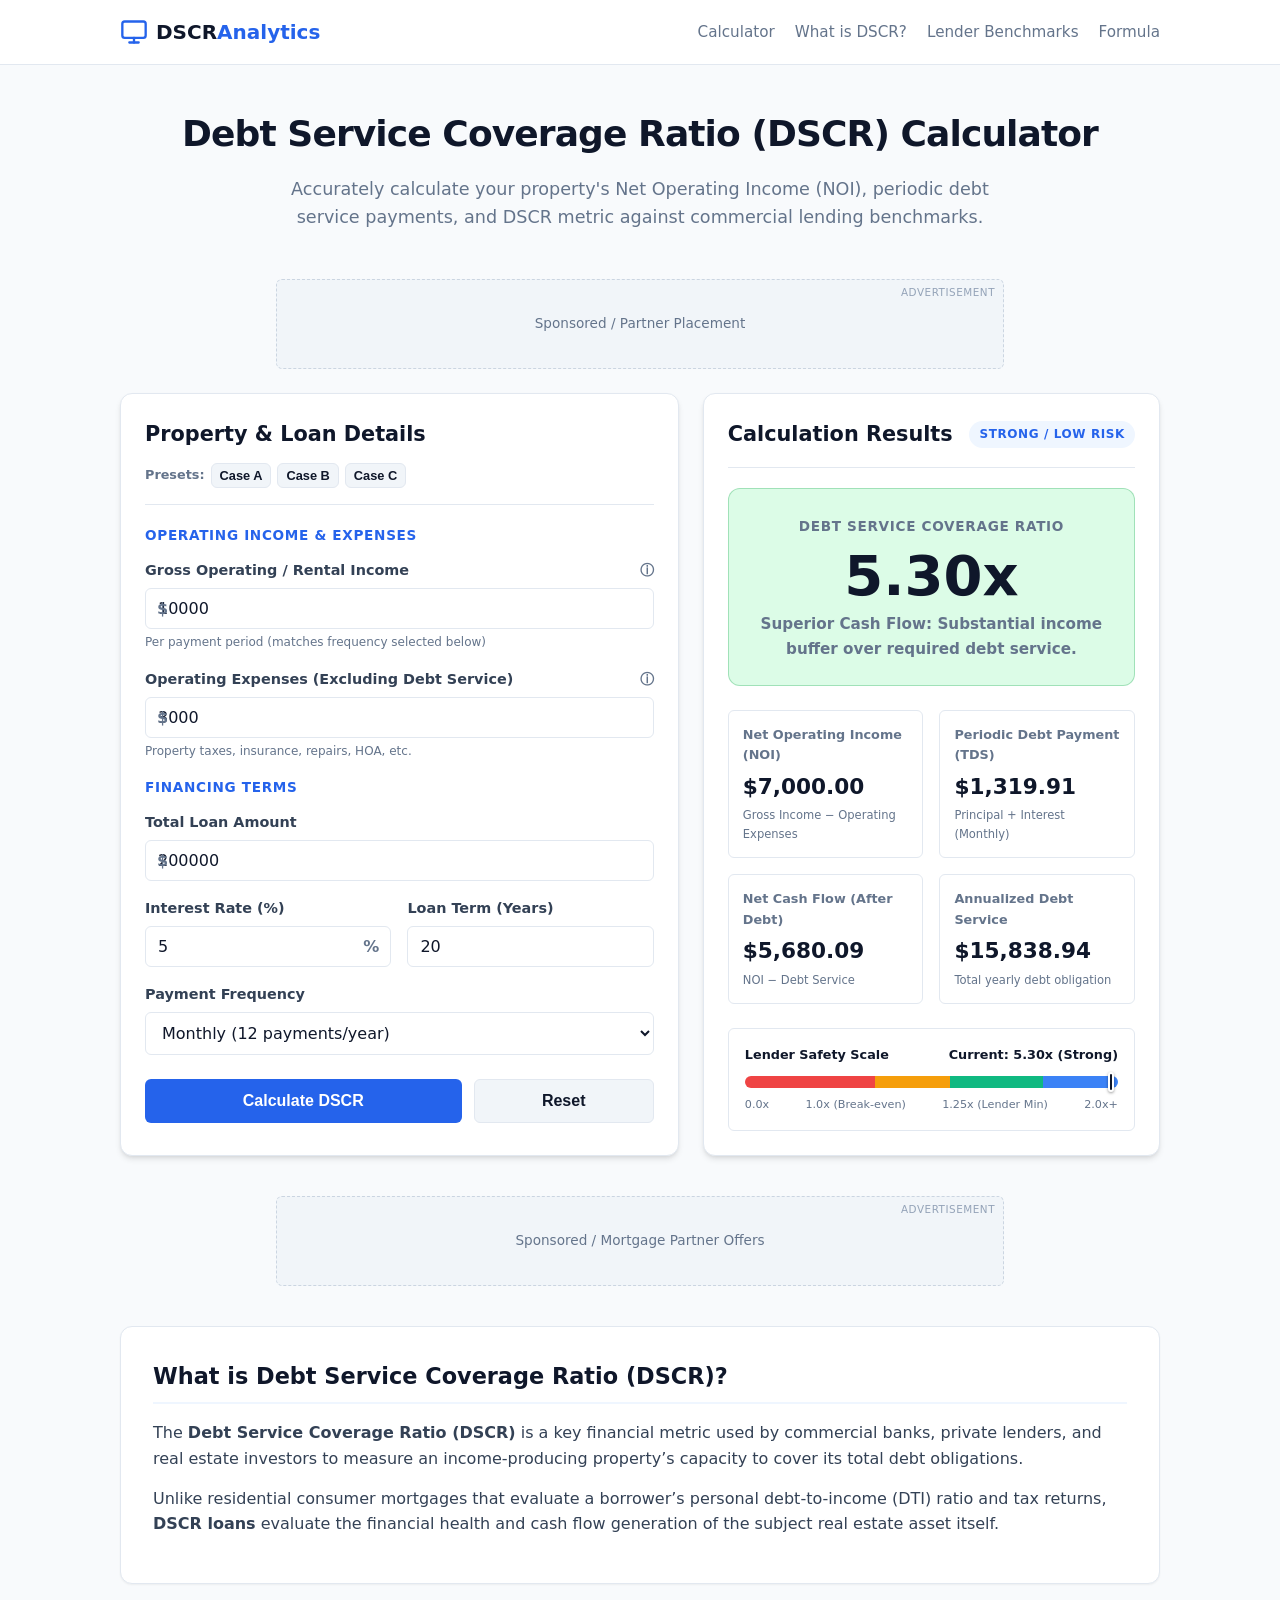
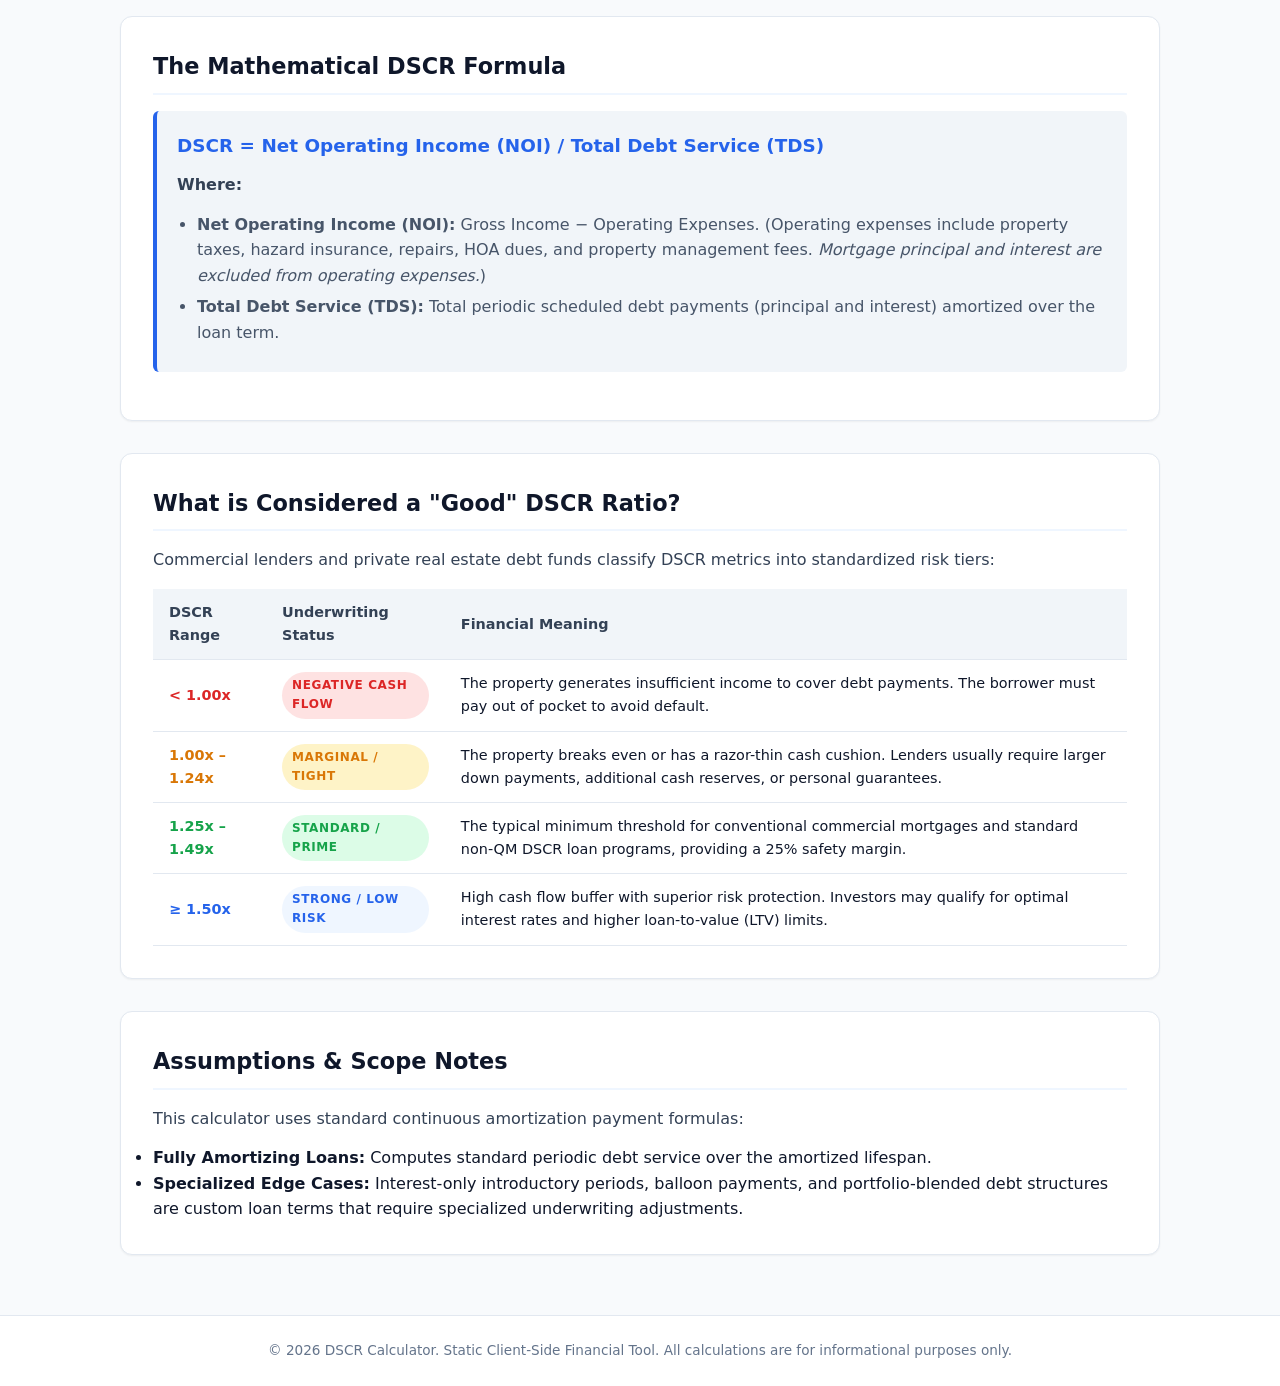
==== index.html @ c52005e7 "feat: complete hyper-polished DSCR calculator with SEO, presets, and responsive UI" ====
<!DOCTYPE html>
<html lang="en">
<head>
  <meta charset="UTF-8">
  <meta name="viewport" content="width=device-width, initial-scale=1.0">
  <title>DSCR Calculator — Debt Service Coverage Ratio Calculator</title>
  <meta name="description" content="Calculate Debt Service Coverage Ratio (DSCR), Net Operating Income (NOI), and scheduled periodic debt payments for commercial and real estate investment loans.">
  <meta name="keywords" content="DSCR calculator, debt service coverage ratio, net operating income, commercial real estate calculator, rental property loan">
  <meta name="author" content="DSCR Calculator">
  
  <!-- Open Graph / Meta -->
  <meta property="og:type" content="website">
  <meta property="og:title" content="DSCR Calculator — Debt Service Coverage Ratio Calculator">
  <meta property="og:description" content="Free, instant Debt Service Coverage Ratio (DSCR) calculator for real estate investors and lenders.">

  <!-- Styles -->
  <link rel="stylesheet" href="style.css">
</head>
<body>
  <header class="site-header">
    <div class="container header-inner">
      <div class="logo">
        <svg class="logo-icon" viewBox="0 0 24 24" fill="none" stroke="currentColor" stroke-width="2" stroke-linecap="round" stroke-linejoin="round">
          <rect x="2" y="3" width="20" height="14" rx="2" ry="2"></rect>
          <line x1="8" y1="21" x2="16" y2="21"></line>
          <line x1="12" y1="17" x2="12" y2="21"></line>
        </svg>
        <span class="logo-text">DSCR<strong>Analytics</strong></span>
      </div>
      <nav class="header-nav">
        <a href="#calculator">Calculator</a>
        <a href="#about-dscr">What is DSCR?</a>
        <a href="#benchmarks">Lender Benchmarks</a>
        <a href="#formula">Formula</a>
      </nav>
    </div>
  </header>

  <main class="container main-content">
    <div class="hero-section">
      <h1>Debt Service Coverage Ratio (DSCR) Calculator</h1>
      <p class="hero-subtitle">
        Accurately calculate your property's Net Operating Income (NOI), periodic debt service payments, and DSCR metric against commercial lending benchmarks.
      </p>
    </div>

    <!-- Top Advertisement Slot -->
    <div class="ad-container" aria-label="Advertisement Banner">
      <div class="ad-slot ad-slot-horizontal">
        <span class="ad-label">Advertisement</span>
        <div class="ad-placeholder-content">Sponsored / Partner Placement</div>
      </div>
    </div>

    <div class="calculator-grid" id="calculator">
      <!-- Input Panel -->
      <section class="card input-card">
        <div class="card-header">
          <h2>Property & Loan Details</h2>
          <div class="preset-buttons">
            <span class="preset-label">Presets:</span>
            <button type="button" class="btn-preset" data-preset="caseA">Case A</button>
            <button type="button" class="btn-preset" data-preset="caseB">Case B</button>
            <button type="button" class="btn-preset" data-preset="caseC">Case C</button>
          </div>
        </div>

        <form id="calcForm" novalidate>
          <div class="form-section-title">Operating Income & Expenses</div>
          
          <div class="form-group">
            <label for="gross">
              <span>Gross Operating / Rental Income</span>
              <span class="tooltip" title="Total rental and ancillary income generated by the property per period.">ⓘ</span>
            </label>
            <div class="input-prefix-wrapper">
              <span class="input-prefix">$</span>
              <input type="number" id="gross" name="gross" min="0" step="any" placeholder="10000" required>
            </div>
            <small class="field-hint">Per payment period (matches frequency selected below)</small>
          </div>

          <div class="form-group">
            <label for="expenses">
              <span>Operating Expenses (Excluding Debt Service)</span>
              <span class="tooltip" title="Property taxes, insurance, maintenance, management fees, utilities. Exclude mortgage principal & interest.">ⓘ</span>
            </label>
            <div class="input-prefix-wrapper">
              <span class="input-prefix">$</span>
              <input type="number" id="expenses" name="expenses" min="0" step="any" placeholder="3000" required>
            </div>
            <small class="field-hint">Property taxes, insurance, repairs, HOA, etc.</small>
          </div>

          <div class="form-section-title">Financing Terms</div>

          <div class="form-group">
            <label for="loan">
              <span>Total Loan Amount</span>
            </label>
            <div class="input-prefix-wrapper">
              <span class="input-prefix">$</span>
              <input type="number" id="loan" name="loan" min="0" step="any" placeholder="200000" required>
            </div>
          </div>

          <div class="form-row">
            <div class="form-group">
              <label for="interest">
                <span>Interest Rate (%)</span>
              </label>
              <div class="input-suffix-wrapper">
                <input type="number" id="interest" name="interest" min="0" max="100" step="0.01" placeholder="5.0" required>
                <span class="input-suffix">%</span>
              </div>
            </div>

            <div class="form-group">
              <label for="term">
                <span>Loan Term (Years)</span>
              </label>
              <input type="number" id="term" name="term" min="1" max="50" step="1" placeholder="20" required>
            </div>
          </div>

          <div class="form-group">
            <label for="frequency">
              <span>Payment Frequency</span>
            </label>
            <select id="frequency" name="frequency">
              <option value="monthly" selected>Monthly (12 payments/year)</option>
              <option value="annual">Annual (1 payment/year)</option>
            </select>
          </div>

          <div class="form-actions">
            <button type="button" id="calcBtn" class="btn btn-primary">Calculate DSCR</button>
            <button type="reset" id="resetBtn" class="btn btn-secondary">Reset</button>
          </div>
        </form>
      </section>

      <!-- Results Display Panel -->
      <section class="card results-card" aria-live="polite">
        <div class="card-header">
          <h2>Calculation Results</h2>
          <span class="badge badge-neutral" id="statusBadge">Awaiting Calculation</span>
        </div>

        <div id="resultsContent" class="results-content">
          <!-- Main Hero Metric -->
          <div class="dscr-hero-box">
            <span class="dscr-label">Debt Service Coverage Ratio</span>
            <div class="dscr-value" id="dscrValue">—</div>
            <div class="dscr-status" id="dscrStatus">Enter property & financing figures to generate analysis</div>
          </div>

          <!-- Breakdown List -->
          <div class="breakdown-grid">
            <div class="breakdown-item">
              <span class="breakdown-label">Net Operating Income (NOI)</span>
              <span class="breakdown-value" id="noiValue">$0.00</span>
              <span class="breakdown-subtext">Gross Income − Operating Expenses</span>
            </div>

            <div class="breakdown-item">
              <span class="breakdown-label">Periodic Debt Payment (TDS)</span>
              <span class="breakdown-value" id="tdsValue">$0.00</span>
              <span class="breakdown-subtext" id="tdsFreqText">Principal + Interest per period</span>
            </div>

            <div class="breakdown-item">
              <span class="breakdown-label">Net Cash Flow (After Debt)</span>
              <span class="breakdown-value" id="cashFlowValue">$0.00</span>
              <span class="breakdown-subtext">NOI − Debt Service</span>
            </div>

            <div class="breakdown-item">
              <span class="breakdown-label">Annualized Debt Service</span>
              <span class="breakdown-value" id="annualDebtValue">$0.00</span>
              <span class="breakdown-subtext">Total yearly debt obligation</span>
            </div>
          </div>

          <!-- Benchmark Scale -->
          <div class="benchmark-meter">
            <div class="meter-label-row">
              <span>Lender Safety Scale</span>
              <span id="meterPositionText">Threshold: 1.25x</span>
            </div>
            <div class="meter-bar-track">
              <div class="meter-segment seg-danger" title="< 1.00x Negative Cash Flow"></div>
              <div class="meter-segment seg-warning" title="1.00x - 1.24x Marginal"></div>
              <div class="meter-segment seg-good" title="1.25x - 1.50x Standard"></div>
              <div class="meter-segment seg-excellent" title="> 1.50x Excellent"></div>
              <div class="meter-pointer" id="meterPointer" style="left: 0%;"></div>
            </div>
            <div class="meter-scale-markers">
              <span>0.0x</span>
              <span>1.0x (Break-even)</span>
              <span>1.25x (Lender Min)</span>
              <span>2.0x+</span>
            </div>
          </div>
        </div>
      </section>
    </div>

    <!-- Second Advertisement Slot -->
    <div class="ad-container" aria-label="Advertisement Banner">
      <div class="ad-slot ad-slot-horizontal">
        <span class="ad-label">Advertisement</span>
        <div class="ad-placeholder-content">Sponsored / Mortgage Partner Offers</div>
      </div>
    </div>

    <!-- Educational & Reference Content Section (SEO & AdSense Substantive Content) -->
    <section class="info-section">
      <article class="info-article" id="about-dscr">
        <h2>What is Debt Service Coverage Ratio (DSCR)?</h2>
        <p>
          The <strong>Debt Service Coverage Ratio (DSCR)</strong> is a key financial metric used by commercial banks, private lenders, and real estate investors to measure an income-producing property’s capacity to cover its total debt obligations.
        </p>
        <p>
          Unlike residential consumer mortgages that evaluate a borrower’s personal debt-to-income (DTI) ratio and tax returns, <strong>DSCR loans</strong> evaluate the financial health and cash flow generation of the subject real estate asset itself.
        </p>
      </article>

      <article class="info-article" id="formula">
        <h2>The Mathematical DSCR Formula</h2>
        <div class="formula-box">
          <div class="formula-line">
            <strong>DSCR = Net Operating Income (NOI) / Total Debt Service (TDS)</strong>
          </div>
          <div class="formula-sub">
            <p><strong>Where:</strong></p>
            <ul>
              <li><strong>Net Operating Income (NOI):</strong> Gross Income &minus; Operating Expenses. (Operating expenses include property taxes, hazard insurance, repairs, HOA dues, and property management fees. <em>Mortgage principal and interest are excluded from operating expenses.</em>)</li>
              <li><strong>Total Debt Service (TDS):</strong> Total periodic scheduled debt payments (principal and interest) amortized over the loan term.</li>
            </ul>
          </div>
        </div>
      </article>

      <article class="info-article" id="benchmarks">
        <h2>What is Considered a "Good" DSCR Ratio?</h2>
        <p>
          Commercial lenders and private real estate debt funds classify DSCR metrics into standardized risk tiers:
        </p>
        
        <div class="table-responsive">
          <table class="benchmark-table">
            <thead>
              <tr>
                <th>DSCR Range</th>
                <th>Underwriting Status</th>
                <th>Financial Meaning</th>
              </tr>
            </thead>
            <tbody>
              <tr>
                <td><strong class="text-danger">&lt; 1.00x</strong></td>
                <td><span class="badge badge-danger">Negative Cash Flow</span></td>
                <td>The property generates insufficient income to cover debt payments. The borrower must pay out of pocket to avoid default.</td>
              </tr>
              <tr>
                <td><strong class="text-warning">1.00x – 1.24x</strong></td>
                <td><span class="badge badge-warning">Marginal / Tight</span></td>
                <td>The property breaks even or has a razor-thin cash cushion. Lenders usually require larger down payments, additional cash reserves, or personal guarantees.</td>
              </tr>
              <tr>
                <td><strong class="text-success">1.25x – 1.49x</strong></td>
                <td><span class="badge badge-success">Standard / Prime</span></td>
                <td>The typical minimum threshold for conventional commercial mortgages and standard non-QM DSCR loan programs, providing a 25% safety margin.</td>
              </tr>
              <tr>
                <td><strong class="text-primary">&ge; 1.50x</strong></td>
                <td><span class="badge badge-primary">Strong / Low Risk</span></td>
                <td>High cash flow buffer with superior risk protection. Investors may qualify for optimal interest rates and higher loan-to-value (LTV) limits.</td>
              </tr>
            </tbody>
          </table>
        </div>
      </article>

      <article class="info-article" id="limitations">
        <h2>Assumptions & Scope Notes</h2>
        <p>
          This calculator uses standard continuous amortization payment formulas:
        </p>
        <ul>
          <li><strong>Fully Amortizing Loans:</strong> Computes standard periodic debt service over the amortized lifespan.</li>
          <li><strong>Specialized Edge Cases:</strong> Interest-only introductory periods, balloon payments, and portfolio-blended debt structures are custom loan terms that require specialized underwriting adjustments.</li>
        </ul>
      </article>
    </section>
  </main>

  <footer class="site-footer">
    <div class="container footer-inner">
      <p>&copy; 2026 DSCR Calculator. Static Client-Side Financial Tool. All calculations are for informational purposes only.</p>
    </div>
  </footer>

  <script src="script.js"></script>
</body>
</html>
---- style.css ----
:root {
  --primary: #2563eb;
  --primary-hover: #1d4ed8;
  --primary-light: #eff6ff;
  --success: #16a34a;
  --success-bg: #dcfce7;
  --warning: #d97706;
  --warning-bg: #fef3c7;
  --danger: #dc2626;
  --danger-bg: #fee2e2;
  --neutral: #64748b;
  --neutral-bg: #f1f5f9;
  --bg: #f8fafc;
  --card-bg: #ffffff;
  --text: #0f172a;
  --text-muted: #64748b;
  --border: #e2e8f0;
  --shadow-sm: 0 1px 2px 0 rgba(0, 0, 0, 0.05);
  --shadow-md: 0 4px 6px -1px rgba(0, 0, 0, 0.1), 0 2px 4px -2px rgba(0, 0, 0, 0.1);
  --shadow-lg: 0 10px 15px -3px rgba(0, 0, 0, 0.1), 0 4px 6px -4px rgba(0, 0, 0, 0.1);
  --radius: 12px;
  --radius-sm: 6px;
  --font: system-ui, -apple-system, BlinkMacSystemFont, 'Segoe UI', Roboto, Oxygen, Ubuntu, Cantarell, sans-serif;
}

* {
  box-sizing: border-box;
  margin: 0;
  padding: 0;
}

body {
  font-family: var(--font);
  background-color: var(--bg);
  color: var(--text);
  line-height: 1.6;
  -webkit-font-smoothing: antialiased;
}

.container {
  max-width: 1080px;
  margin: 0 auto;
  padding: 0 20px;
}

/* Header */
.site-header {
  background: #ffffff;
  border-bottom: 1px solid var(--border);
  padding: 16px 0;
  position: sticky;
  top: 0;
  z-index: 100;
}

.header-inner {
  display: flex;
  justify-content: space-between;
  align-items: center;
}

.logo {
  display: flex;
  align-items: center;
  gap: 8px;
  font-size: 1.25rem;
  font-weight: 700;
  color: var(--text);
  text-decoration: none;
}

.logo-icon {
  width: 28px;
  height: 28px;
  color: var(--primary);
}

.logo-text strong {
  color: var(--primary);
}

.header-nav {
  display: flex;
  gap: 20px;
}

.header-nav a {
  color: var(--text-muted);
  text-decoration: none;
  font-size: 0.95rem;
  font-weight: 500;
  transition: color 0.2s;
}

.header-nav a:hover {
  color: var(--primary);
}

/* Hero Section */
.hero-section {
  text-align: center;
  padding: 40px 0 24px;
}

.hero-section h1 {
  font-size: 2.25rem;
  font-weight: 800;
  color: var(--text);
  letter-spacing: -0.025em;
  margin-bottom: 12px;
}

.hero-subtitle {
  font-size: 1.1rem;
  color: var(--text-muted);
  max-width: 720px;
  margin: 0 auto;
}

/* Ad Placement Containers */
.ad-container {
  margin: 24px 0;
  display: flex;
  justify-content: center;
}

.ad-slot {
  width: 100%;
  max-width: 728px;
  min-height: 90px;
  background: #f1f5f9;
  border: 1px dashed #cbd5e1;
  border-radius: var(--radius-sm);
  display: flex;
  flex-direction: column;
  align-items: center;
  justify-content: center;
  padding: 8px;
  position: relative;
}

.ad-label {
  position: absolute;
  top: 4px;
  right: 8px;
  font-size: 0.65rem;
  text-transform: uppercase;
  letter-spacing: 0.05em;
  color: #94a3b8;
}

.ad-placeholder-content {
  font-size: 0.85rem;
  color: #64748b;
  font-weight: 500;
}

/* Calculator Grid */
.calculator-grid {
  display: grid;
  grid-template-columns: 1.1fr 0.9fr;
  gap: 24px;
  margin-bottom: 40px;
}

@media (max-width: 860px) {
  .calculator-grid {
    grid-template-columns: 1fr;
  }
}

/* Card */
.card {
  background: var(--card-bg);
  border-radius: var(--radius);
  border: 1px solid var(--border);
  box-shadow: var(--shadow-md);
  padding: 24px;
}

.card-header {
  display: flex;
  justify-content: space-between;
  align-items: center;
  flex-wrap: wrap;
  gap: 12px;
  padding-bottom: 16px;
  border-bottom: 1px solid var(--border);
  margin-bottom: 20px;
}

.card-header h2 {
  font-size: 1.3rem;
  font-weight: 700;
}

/* Preset Buttons */
.preset-buttons {
  display: flex;
  align-items: center;
  gap: 6px;
}

.preset-label {
  font-size: 0.8rem;
  color: var(--text-muted);
  font-weight: 600;
}

.btn-preset {
  background: var(--neutral-bg);
  border: 1px solid var(--border);
  border-radius: var(--radius-sm);
  padding: 4px 8px;
  font-size: 0.8rem;
  font-weight: 600;
  color: var(--text);
  cursor: pointer;
  transition: all 0.15s ease;
}

.btn-preset:hover {
  background: var(--primary-light);
  border-color: var(--primary);
  color: var(--primary);
}

/* Form Styles */
.form-section-title {
  font-size: 0.85rem;
  text-transform: uppercase;
  font-weight: 700;
  letter-spacing: 0.05em;
  color: var(--primary);
  margin: 16px 0 12px;
}

.form-section-title:first-child {
  margin-top: 0;
}

.form-group {
  margin-bottom: 16px;
}

.form-row {
  display: grid;
  grid-template-columns: 1fr 1fr;
  gap: 16px;
}

label {
  display: flex;
  align-items: center;
  justify-content: space-between;
  font-size: 0.9rem;
  font-weight: 600;
  margin-bottom: 6px;
  color: #334155;
}

.tooltip {
  color: var(--neutral);
  cursor: help;
  font-size: 0.85rem;
}

.input-prefix-wrapper,
.input-suffix-wrapper {
  position: relative;
  display: flex;
  align-items: center;
}

.input-prefix {
  position: absolute;
  left: 12px;
  font-weight: 600;
  color: var(--text-muted);
}

.input-suffix {
  position: absolute;
  right: 12px;
  font-weight: 600;
  color: var(--text-muted);
}

.input-prefix-wrapper input {
  padding-left: 28px;
}

.input-suffix-wrapper input {
  padding-right: 28px;
}

input[type="number"],
select {
  width: 100%;
  padding: 10px 12px;
  border: 1px solid var(--border);
  border-radius: var(--radius-sm);
  font-size: 1rem;
  font-family: inherit;
  background-color: #ffffff;
  color: var(--text);
  transition: border-color 0.15s, box-shadow 0.15s;
}

input[type="number"]:focus,
select:focus {
  outline: none;
  border-color: var(--primary);
  box-shadow: 0 0 0 3px rgba(37, 99, 235, 0.15);
}

.field-hint {
  display: block;
  font-size: 0.75rem;
  color: var(--text-muted);
  margin-top: 4px;
}

.form-actions {
  display: flex;
  gap: 12px;
  margin-top: 24px;
}

.btn {
  padding: 12px 20px;
  font-size: 1rem;
  font-weight: 600;
  border-radius: var(--radius-sm);
  border: none;
  cursor: pointer;
  transition: all 0.15s;
}

.btn-primary {
  background-color: var(--primary);
  color: #ffffff;
  flex: 2;
}

.btn-primary:hover {
  background-color: var(--primary-hover);
}

.btn-secondary {
  background-color: var(--neutral-bg);
  color: var(--text);
  border: 1px solid var(--border);
  flex: 1;
}

.btn-secondary:hover {
  background-color: #e2e8f0;
}

/* Results Panel */
.results-card {
  display: flex;
  flex-direction: column;
}

.badge {
  display: inline-block;
  padding: 4px 10px;
  font-size: 0.75rem;
  font-weight: 700;
  border-radius: 9999px;
  text-transform: uppercase;
  letter-spacing: 0.05em;
}

.badge-neutral {
  background-color: var(--neutral-bg);
  color: var(--neutral);
}

.badge-success {
  background-color: var(--success-bg);
  color: var(--success);
}

.badge-warning {
  background-color: var(--warning-bg);
  color: var(--warning);
}

.badge-danger {
  background-color: var(--danger-bg);
  color: var(--danger);
}

.badge-primary {
  background-color: var(--primary-light);
  color: var(--primary);
}

.dscr-hero-box {
  background: var(--neutral-bg);
  border-radius: var(--radius);
  padding: 24px;
  text-align: center;
  margin-bottom: 24px;
  transition: all 0.3s ease;
}

.dscr-hero-box.status-success {
  background: var(--success-bg);
  border: 1px solid rgba(22, 163, 74, 0.3);
}

.dscr-hero-box.status-warning {
  background: var(--warning-bg);
  border: 1px solid rgba(217, 119, 6, 0.3);
}

.dscr-hero-box.status-danger {
  background: var(--danger-bg);
  border: 1px solid rgba(220, 38, 38, 0.3);
}

.dscr-label {
  font-size: 0.85rem;
  text-transform: uppercase;
  letter-spacing: 0.05em;
  font-weight: 700;
  color: var(--text-muted);
}

.dscr-value {
  font-size: 3.5rem;
  font-weight: 900;
  line-height: 1.1;
  margin: 6px 0;
  color: var(--text);
}

.dscr-status {
  font-size: 0.95rem;
  font-weight: 600;
  color: var(--text-muted);
}

/* Breakdown Grid */
.breakdown-grid {
  display: grid;
  grid-template-columns: 1fr 1fr;
  gap: 16px;
  margin-bottom: 24px;
}

@media (max-width: 480px) {
  .breakdown-grid {
    grid-template-columns: 1fr;
  }
}

.breakdown-item {
  background: #ffffff;
  border: 1px solid var(--border);
  border-radius: var(--radius-sm);
  padding: 14px;
  display: flex;
  flex-direction: column;
}

.breakdown-label {
  font-size: 0.8rem;
  color: var(--text-muted);
  font-weight: 600;
}

.breakdown-value {
  font-size: 1.35rem;
  font-weight: 700;
  color: var(--text);
  margin: 4px 0 2px;
}

.breakdown-subtext {
  font-size: 0.72rem;
  color: var(--text-muted);
}

/* Benchmark Meter */
.benchmark-meter {
  background: #ffffff;
  border: 1px solid var(--border);
  border-radius: var(--radius-sm);
  padding: 16px;
}

.meter-label-row {
  display: flex;
  justify-content: space-between;
  font-size: 0.8rem;
  font-weight: 700;
  margin-bottom: 10px;
}

.meter-bar-track {
  position: relative;
  height: 12px;
  border-radius: 6px;
  display: flex;
  overflow: visible;
  margin-bottom: 8px;
}

.meter-segment {
  height: 100%;
}

.seg-danger {
  width: 35%;
  background-color: #ef4444;
  border-top-left-radius: 6px;
  border-bottom-left-radius: 6px;
}

.seg-warning {
  width: 20%;
  background-color: #f59e0b;
}

.seg-good {
  width: 25%;
  background-color: #10b981;
}

.seg-excellent {
  width: 20%;
  background-color: #3b82f6;
  border-top-right-radius: 6px;
  border-bottom-right-radius: 6px;
}

.meter-pointer {
  position: absolute;
  top: -4px;
  width: 6px;
  height: 20px;
  background: #0f172a;
  border: 2px solid #ffffff;
  border-radius: 3px;
  box-shadow: 0 1px 3px rgba(0,0,0,0.4);
  transform: translateX(-50%);
  transition: left 0.4s ease;
}

.meter-scale-markers {
  display: flex;
  justify-content: space-between;
  font-size: 0.7rem;
  color: var(--text-muted);
}

/* Educational Info Section */
.info-section {
  margin-top: 40px;
  display: flex;
  flex-direction: column;
  gap: 32px;
}

.info-article {
  background: #ffffff;
  border: 1px solid var(--border);
  border-radius: var(--radius);
  padding: 32px;
  box-shadow: var(--shadow-sm);
}

.info-article h2 {
  font-size: 1.4rem;
  font-weight: 800;
  margin-bottom: 16px;
  color: var(--text);
  border-bottom: 2px solid var(--primary-light);
  padding-bottom: 8px;
}

.info-article p {
  margin-bottom: 14px;
  color: #334155;
}

.formula-box {
  background: var(--neutral-bg);
  border-left: 4px solid var(--primary);
  border-radius: var(--radius-sm);
  padding: 20px;
  margin: 16px 0;
}

.formula-line {
  font-size: 1.15rem;
  font-weight: 700;
  color: var(--primary);
  margin-bottom: 12px;
}

.formula-sub ul {
  padding-left: 20px;
  margin-top: 8px;
}

.formula-sub li {
  margin-bottom: 6px;
  color: #475569;
}

/* Table */
.table-responsive {
  overflow-x: auto;
  margin-top: 16px;
}

.benchmark-table {
  width: 100%;
  border-collapse: collapse;
  text-align: left;
}

.benchmark-table th,
.benchmark-table td {
  padding: 12px 16px;
  border-bottom: 1px solid var(--border);
  font-size: 0.9rem;
}

.benchmark-table th {
  background-color: var(--neutral-bg);
  font-weight: 700;
  color: #334155;
}

.text-danger { color: var(--danger); }
.text-warning { color: var(--warning); }
.text-success { color: var(--success); }
.text-primary { color: var(--primary); }

/* Footer */
.site-footer {
  margin-top: 60px;
  border-top: 1px solid var(--border);
  background: #ffffff;
  padding: 24px 0;
  text-align: center;
  font-size: 0.85rem;
  color: var(--text-muted);
}
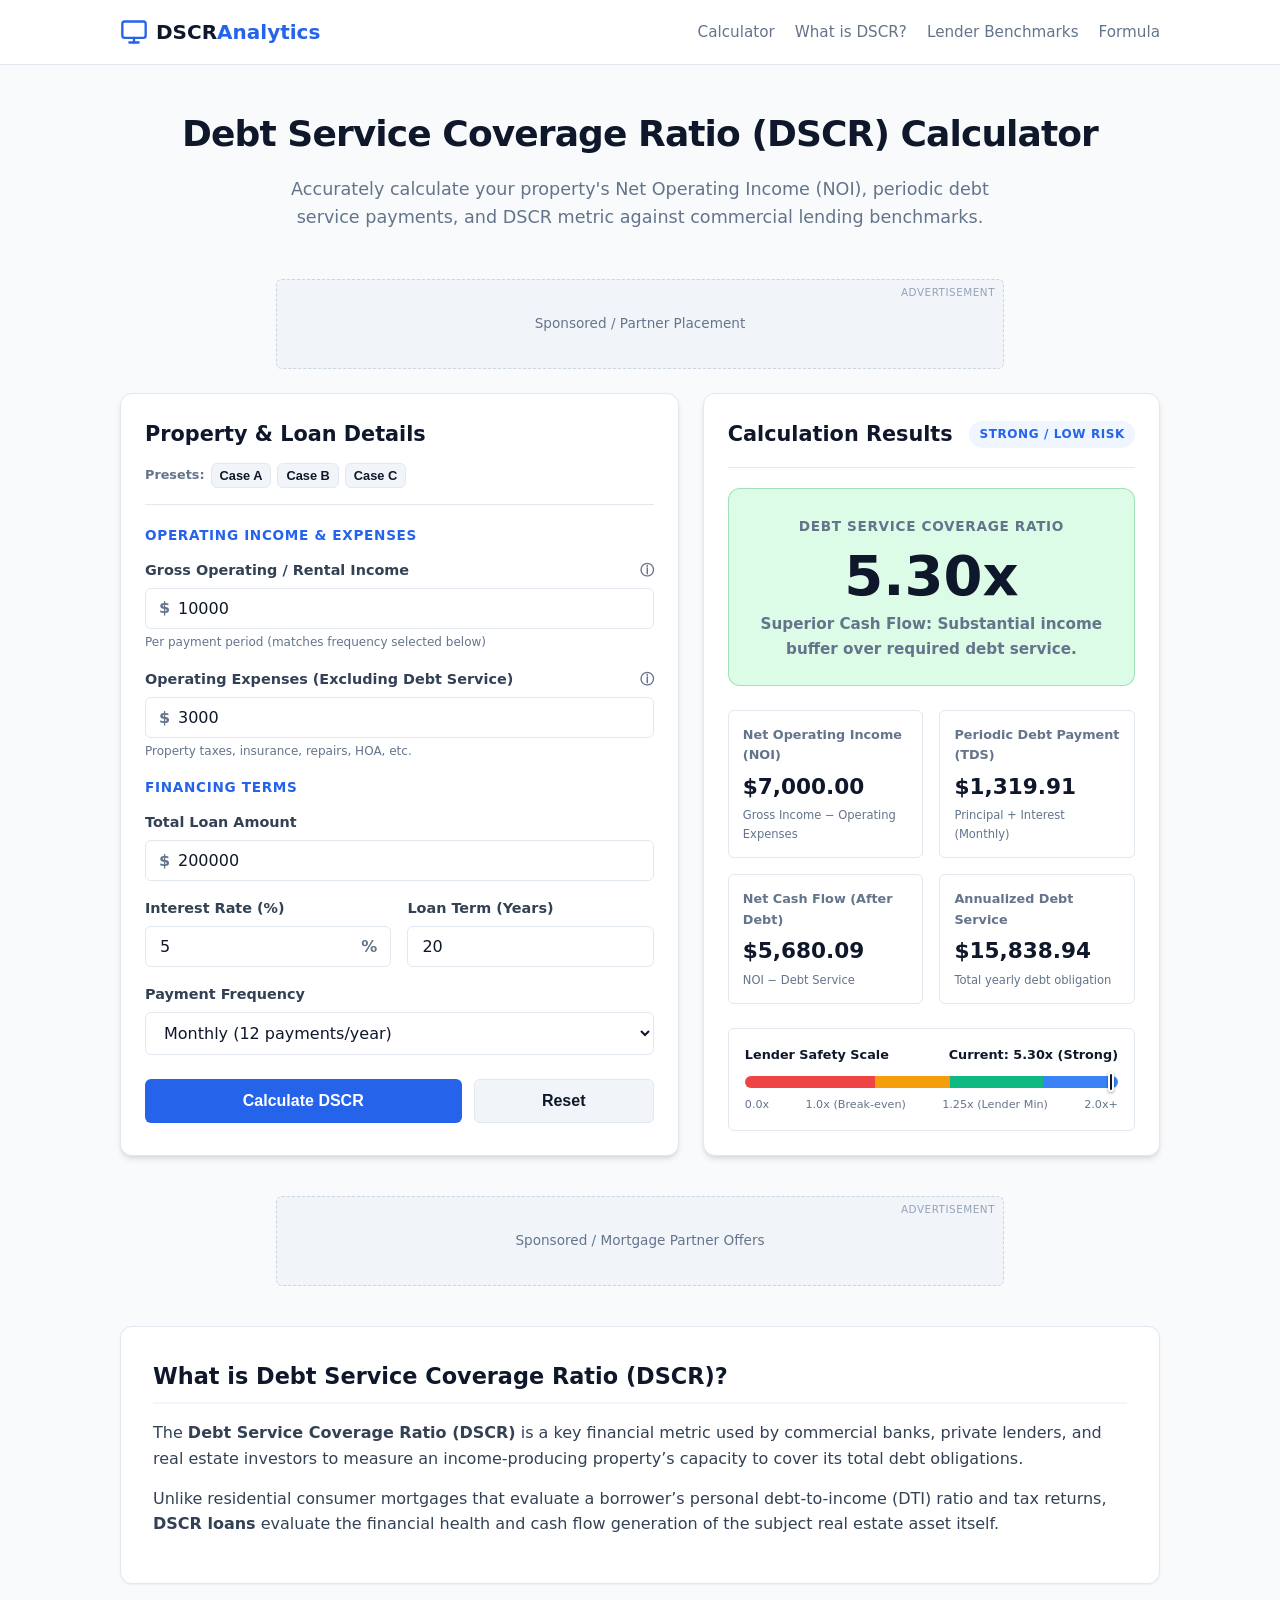
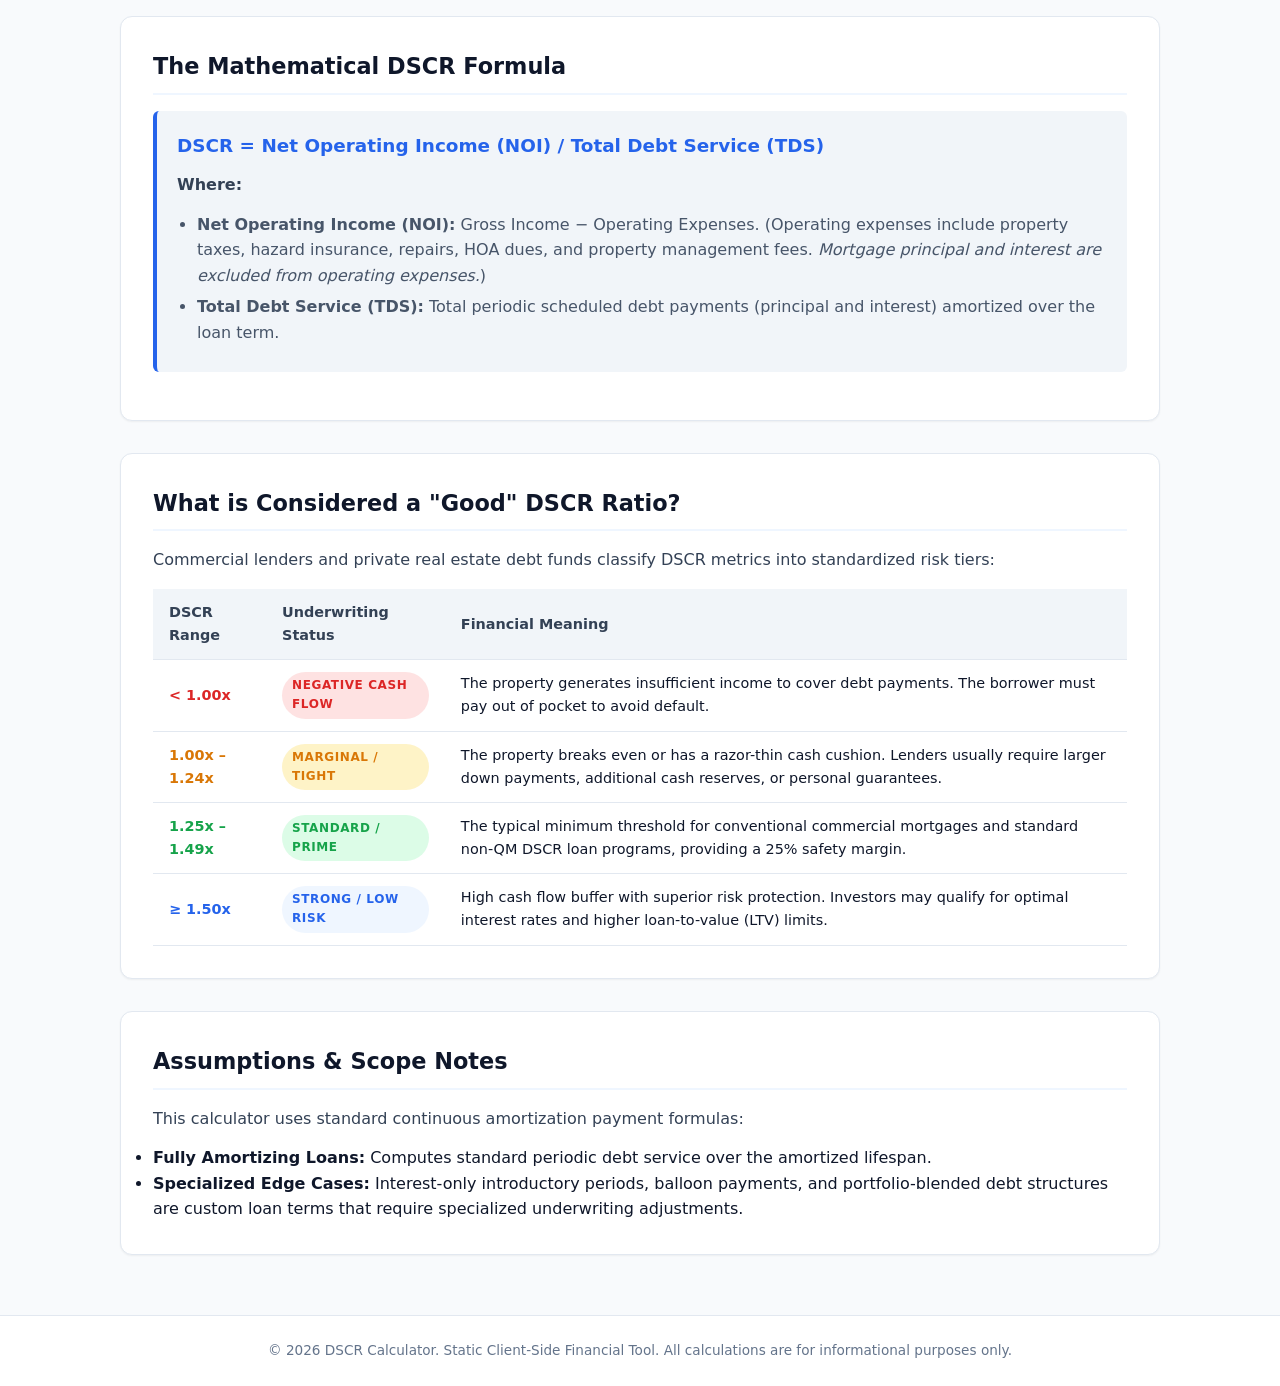
==== commit 1a13b261: "feat(adsense): add Google AdSense verification script to head" ====
--- a/index.html
+++ b/index.html
@@ -15,6 +15,10 @@
 
   <!-- Styles -->
   <link rel="stylesheet" href="style.css">
+
+  <!-- Google AdSense -->
+  <script async src="https://pagead2.googlesyndication.com/pagead/js/adsbygoogle.js?client=ca-pub-6229643924105520"
+     crossorigin="anonymous"></script>
 </head>
 <body>
   <header class="site-header">
--- a/style.css
+++ b/style.css
@@ -270,34 +270,39 @@
   position: relative;
   display: flex;
   align-items: center;
+  width: 100%;
 }
 
 .input-prefix {
   position: absolute;
-  left: 12px;
-  font-weight: 600;
-  color: var(--text-muted);
+  left: 14px;
+  top: 50%;
+  transform: translateY(-50%);
+  font-weight: 600;
+  color: var(--text-muted);
+  pointer-events: none;
+  user-select: none;
+  line-height: 1;
+  z-index: 2;
 }
 
 .input-suffix {
   position: absolute;
-  right: 12px;
-  font-weight: 600;
-  color: var(--text-muted);
-}
-
-.input-prefix-wrapper input {
-  padding-left: 28px;
-}
-
-.input-suffix-wrapper input {
-  padding-right: 28px;
+  right: 14px;
+  top: 50%;
+  transform: translateY(-50%);
+  font-weight: 600;
+  color: var(--text-muted);
+  pointer-events: none;
+  user-select: none;
+  line-height: 1;
+  z-index: 2;
 }
 
 input[type="number"],
 select {
   width: 100%;
-  padding: 10px 12px;
+  padding: 10px 14px;
   border: 1px solid var(--border);
   border-radius: var(--radius-sm);
   font-size: 1rem;
@@ -305,6 +310,17 @@
   background-color: #ffffff;
   color: var(--text);
   transition: border-color 0.15s, box-shadow 0.15s;
+}
+
+/* Explicit offset padding for prefix and suffix inputs */
+.input-prefix-wrapper input[type="number"],
+.input-prefix-wrapper input {
+  padding-left: 32px;
+}
+
+.input-suffix-wrapper input[type="number"],
+.input-suffix-wrapper input {
+  padding-right: 32px;
 }
 
 input[type="number"]:focus,
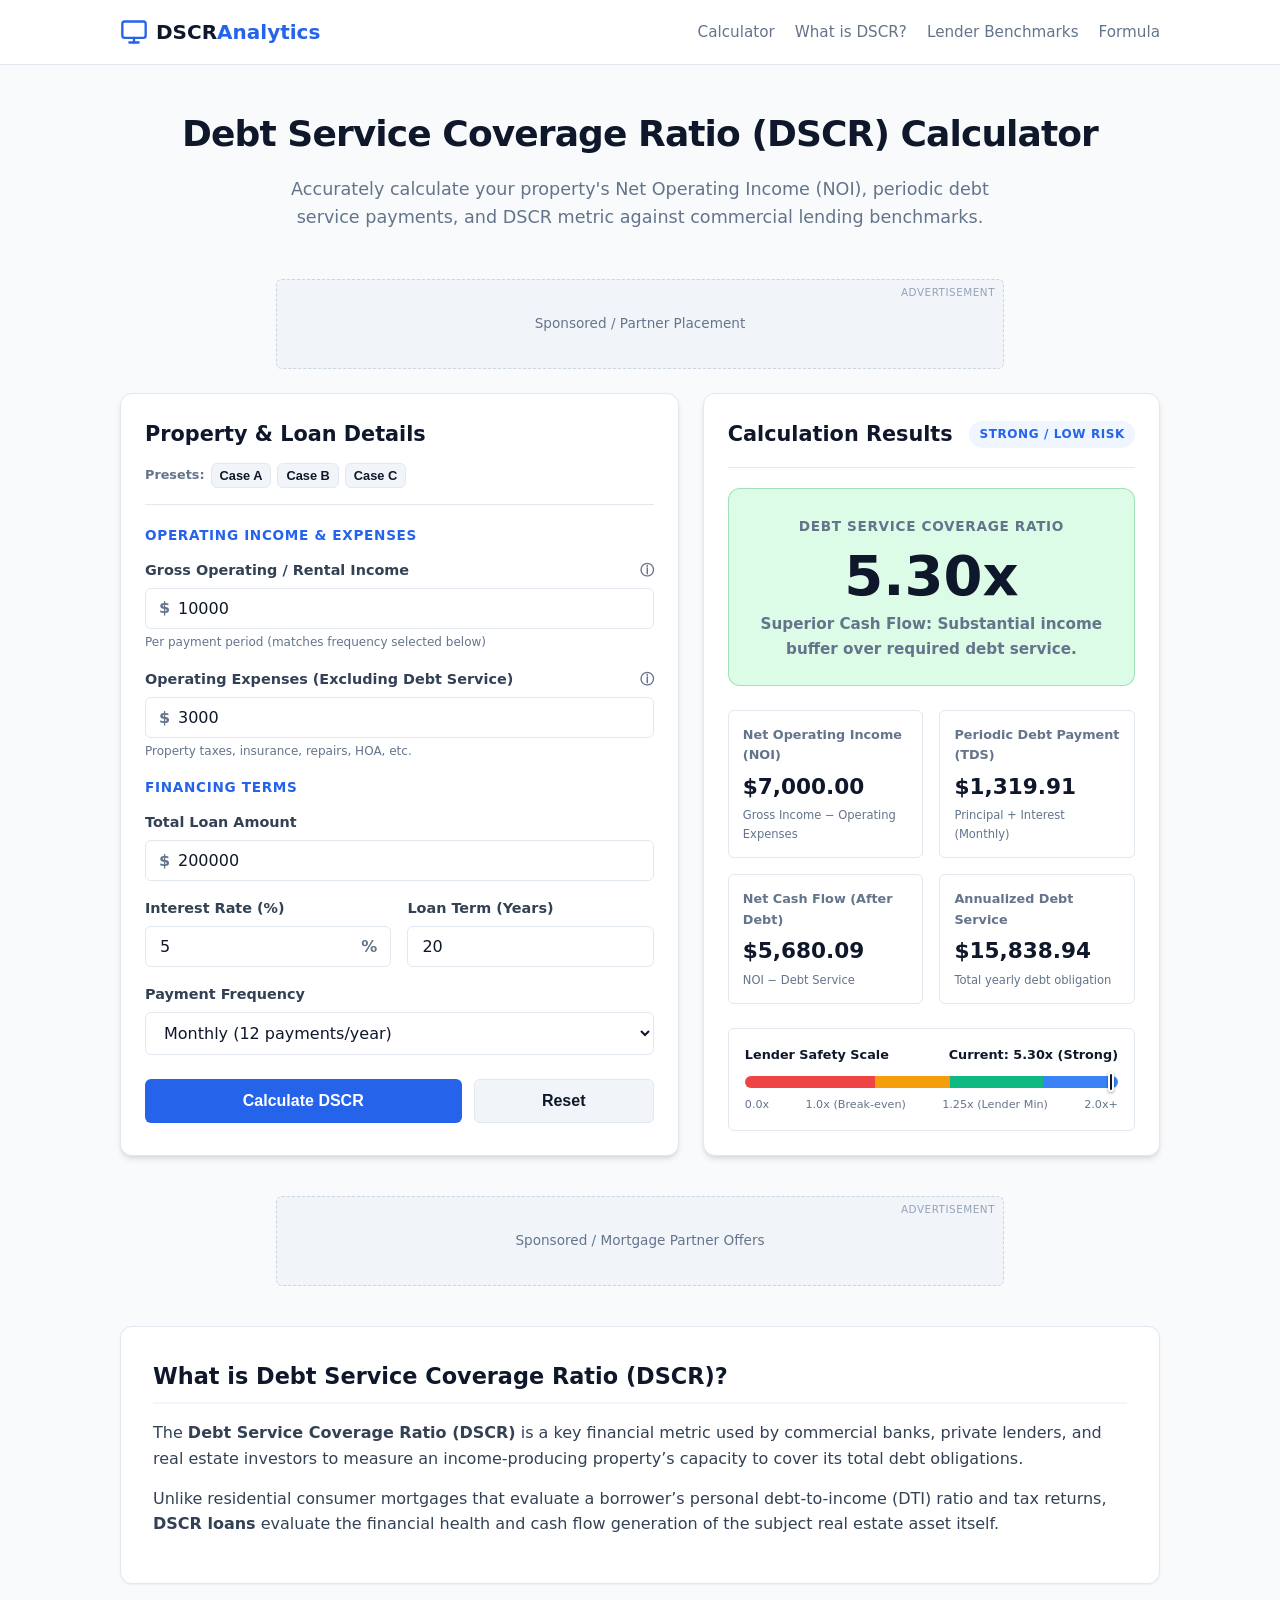
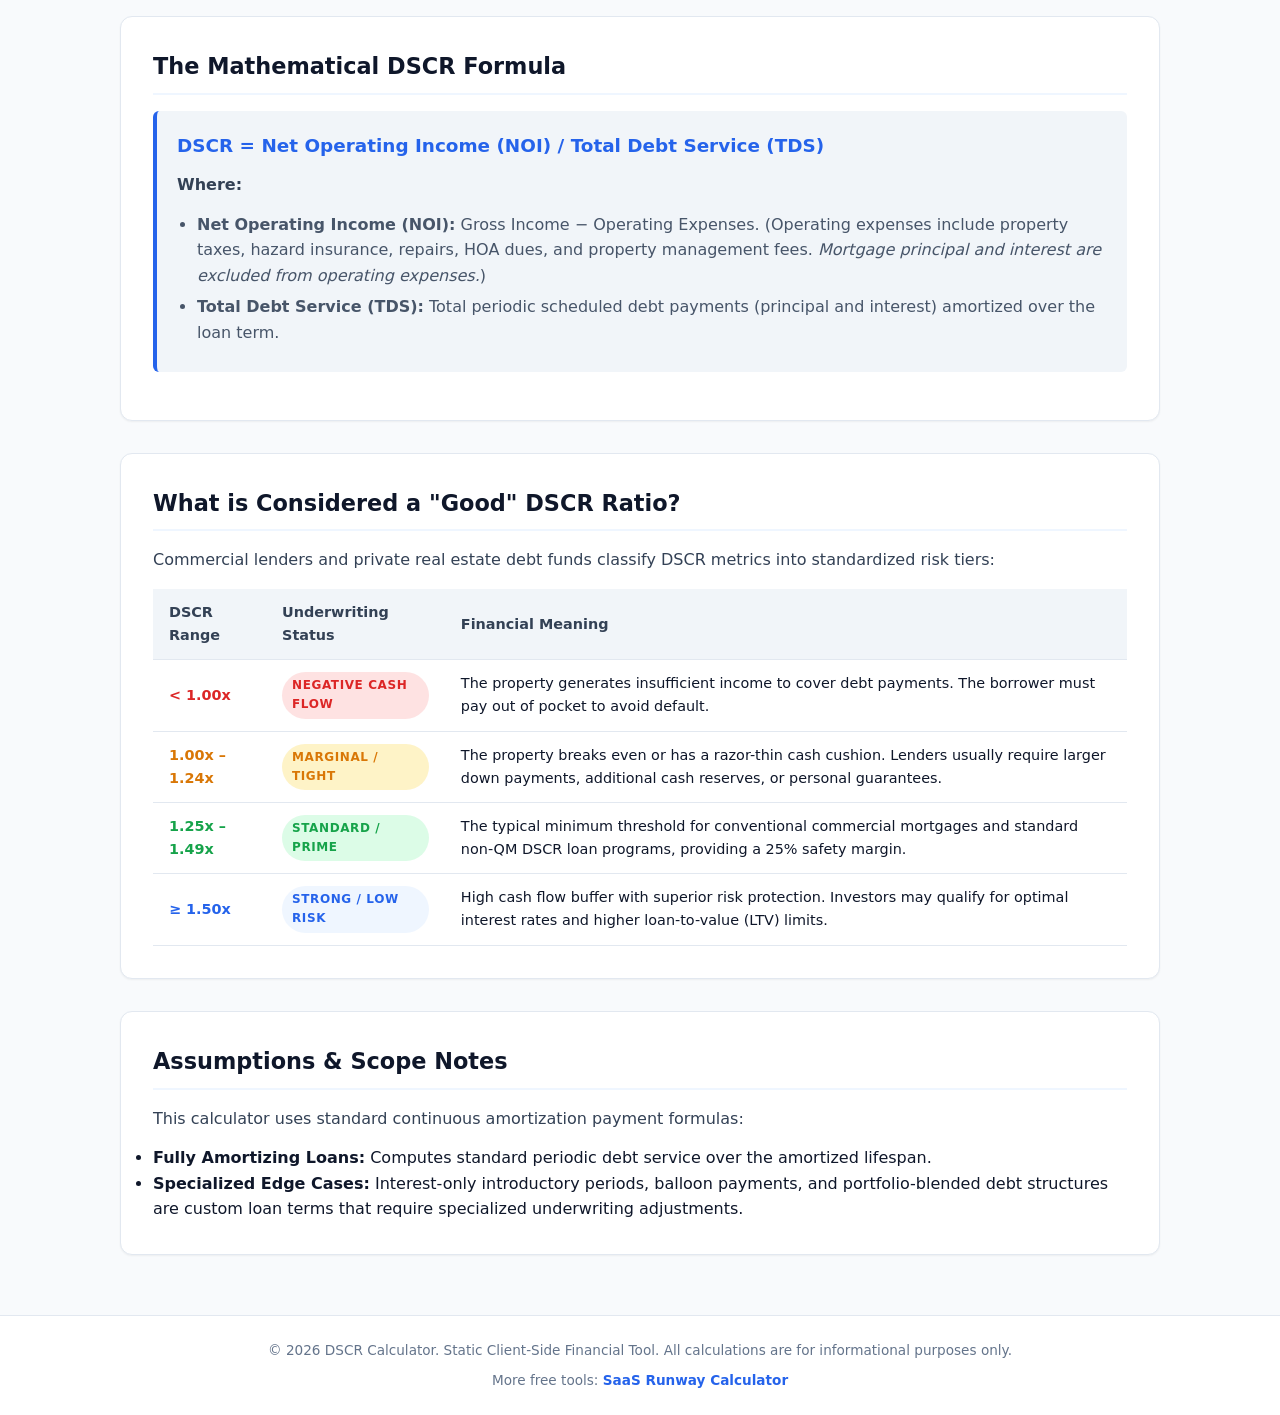
==== commit b1e6ca94: "Add cross-link to the SaaS Runway Calculator in the footer Both sites now link to each other under a" ====
--- a/index.html
+++ b/index.html
@@ -31,7 +31,12 @@
         </svg>
         <span class="logo-text">DSCR<strong>Analytics</strong></span>
       </div>
-      <nav class="header-nav">
+      <button type="button" class="nav-toggle" id="navToggle" aria-expanded="false" aria-controls="headerNav" aria-label="Toggle navigation menu">
+        <span class="nav-toggle-bar"></span>
+        <span class="nav-toggle-bar"></span>
+        <span class="nav-toggle-bar"></span>
+      </button>
+      <nav class="header-nav" id="headerNav">
         <a href="#calculator">Calculator</a>
         <a href="#about-dscr">What is DSCR?</a>
         <a href="#benchmarks">Lender Benchmarks</a>
@@ -263,24 +268,24 @@
             </thead>
             <tbody>
               <tr>
-                <td><strong class="text-danger">&lt; 1.00x</strong></td>
-                <td><span class="badge badge-danger">Negative Cash Flow</span></td>
-                <td>The property generates insufficient income to cover debt payments. The borrower must pay out of pocket to avoid default.</td>
-              </tr>
-              <tr>
-                <td><strong class="text-warning">1.00x – 1.24x</strong></td>
-                <td><span class="badge badge-warning">Marginal / Tight</span></td>
-                <td>The property breaks even or has a razor-thin cash cushion. Lenders usually require larger down payments, additional cash reserves, or personal guarantees.</td>
-              </tr>
-              <tr>
-                <td><strong class="text-success">1.25x – 1.49x</strong></td>
-                <td><span class="badge badge-success">Standard / Prime</span></td>
-                <td>The typical minimum threshold for conventional commercial mortgages and standard non-QM DSCR loan programs, providing a 25% safety margin.</td>
-              </tr>
-              <tr>
-                <td><strong class="text-primary">&ge; 1.50x</strong></td>
-                <td><span class="badge badge-primary">Strong / Low Risk</span></td>
-                <td>High cash flow buffer with superior risk protection. Investors may qualify for optimal interest rates and higher loan-to-value (LTV) limits.</td>
+                <td data-label="DSCR Range"><strong class="text-danger">&lt; 1.00x</strong></td>
+                <td data-label="Underwriting Status"><span class="badge badge-danger">Negative Cash Flow</span></td>
+                <td data-label="Financial Meaning">The property generates insufficient income to cover debt payments. The borrower must pay out of pocket to avoid default.</td>
+              </tr>
+              <tr>
+                <td data-label="DSCR Range"><strong class="text-warning">1.00x – 1.24x</strong></td>
+                <td data-label="Underwriting Status"><span class="badge badge-warning">Marginal / Tight</span></td>
+                <td data-label="Financial Meaning">The property breaks even or has a razor-thin cash cushion. Lenders usually require larger down payments, additional cash reserves, or personal guarantees.</td>
+              </tr>
+              <tr>
+                <td data-label="DSCR Range"><strong class="text-success">1.25x – 1.49x</strong></td>
+                <td data-label="Underwriting Status"><span class="badge badge-success">Standard / Prime</span></td>
+                <td data-label="Financial Meaning">The typical minimum threshold for conventional commercial mortgages and standard non-QM DSCR loan programs, providing a 25% safety margin.</td>
+              </tr>
+              <tr>
+                <td data-label="DSCR Range"><strong class="text-primary">&ge; 1.50x</strong></td>
+                <td data-label="Underwriting Status"><span class="badge badge-primary">Strong / Low Risk</span></td>
+                <td data-label="Financial Meaning">High cash flow buffer with superior risk protection. Investors may qualify for optimal interest rates and higher loan-to-value (LTV) limits.</td>
               </tr>
             </tbody>
           </table>
@@ -303,6 +308,7 @@
   <footer class="site-footer">
     <div class="container footer-inner">
       <p>&copy; 2026 DSCR Calculator. Static Client-Side Financial Tool. All calculations are for informational purposes only.</p>
+      <p class="footer-links">More free tools: <a href="https://runwaysnap.com">SaaS Runway Calculator</a></p>
     </div>
   </footer>
 
--- a/style.css
+++ b/style.css
@@ -96,6 +96,68 @@
   color: var(--primary);
 }
 
+/* Mobile nav toggle -- hidden on desktop, where .header-nav shows inline */
+.nav-toggle {
+  display: none;
+  flex-direction: column;
+  justify-content: center;
+  align-items: center;
+  gap: 5px;
+  width: 36px;
+  height: 36px;
+  padding: 0;
+  background: transparent;
+  border: 1px solid var(--border);
+  border-radius: var(--radius-sm);
+  cursor: pointer;
+  flex-shrink: 0;
+}
+
+.nav-toggle-bar {
+  display: block;
+  width: 18px;
+  height: 2px;
+  background: var(--text);
+  border-radius: 1px;
+}
+
+/* Below this width, four inline nav links don't fit next to the logo and
+   force the whole page to scroll horizontally (confirmed real via a live
+   375px-viewport test, not assumed) -- collapse into a toggleable dropdown
+   instead of letting the row overflow. */
+@media (max-width: 640px) {
+  .nav-toggle {
+    display: flex;
+  }
+
+  .header-nav {
+    display: none;
+    position: absolute;
+    top: 100%;
+    left: 0;
+    right: 0;
+    flex-direction: column;
+    gap: 0;
+    background: var(--card-bg);
+    border-bottom: 1px solid var(--border);
+    box-shadow: var(--shadow-md);
+    padding: 4px 20px 12px;
+  }
+
+  .header-nav.is-open {
+    display: flex;
+  }
+
+  .header-nav a {
+    padding: 12px 0;
+    border-bottom: 1px solid var(--border);
+  }
+
+  .header-nav a:last-child {
+    border-bottom: none;
+  }
+}
+
 /* Hero Section */
 .hero-section {
   text-align: center;
@@ -655,6 +717,62 @@
   color: #334155;
 }
 
+/* Below this width the table's 3 columns get crushed into unreadably
+   narrow, heavily word-wrapped text instead of actually scrolling (no
+   min-width was ever set on .benchmark-table, so overflow-x: auto on
+   .table-responsive never kicked in -- confirmed real on a live phone,
+   not assumed). Reflow each row into a labeled stacked card instead of
+   either a cramped table OR a horizontally-scrolling one, since neither
+   reads as easily as desktop. */
+@media (max-width: 640px) {
+  .table-responsive {
+    overflow-x: visible;
+  }
+
+  .benchmark-table thead {
+    display: none;
+  }
+
+  .benchmark-table,
+  .benchmark-table tbody,
+  .benchmark-table tr,
+  .benchmark-table td {
+    display: block;
+    width: 100%;
+  }
+
+  .benchmark-table tr {
+    margin-bottom: 16px;
+    border: 1px solid var(--border);
+    border-radius: var(--radius-sm);
+    padding: 4px 16px;
+  }
+
+  .benchmark-table tr:last-child {
+    margin-bottom: 0;
+  }
+
+  .benchmark-table td {
+    padding: 10px 0;
+    border-bottom: 1px solid var(--border);
+  }
+
+  .benchmark-table td:last-child {
+    border-bottom: none;
+  }
+
+  .benchmark-table td::before {
+    content: attr(data-label);
+    display: block;
+    font-size: 0.7rem;
+    text-transform: uppercase;
+    letter-spacing: 0.05em;
+    font-weight: 700;
+    color: var(--text-muted);
+    margin-bottom: 4px;
+  }
+}
+
 .text-danger { color: var(--danger); }
 .text-warning { color: var(--warning); }
 .text-success { color: var(--success); }
@@ -670,3 +788,17 @@
   font-size: 0.85rem;
   color: var(--text-muted);
 }
+
+.footer-links {
+  margin-top: 8px;
+}
+
+.footer-links a {
+  color: var(--primary);
+  font-weight: 600;
+  text-decoration: none;
+}
+
+.footer-links a:hover {
+  text-decoration: underline;
+}
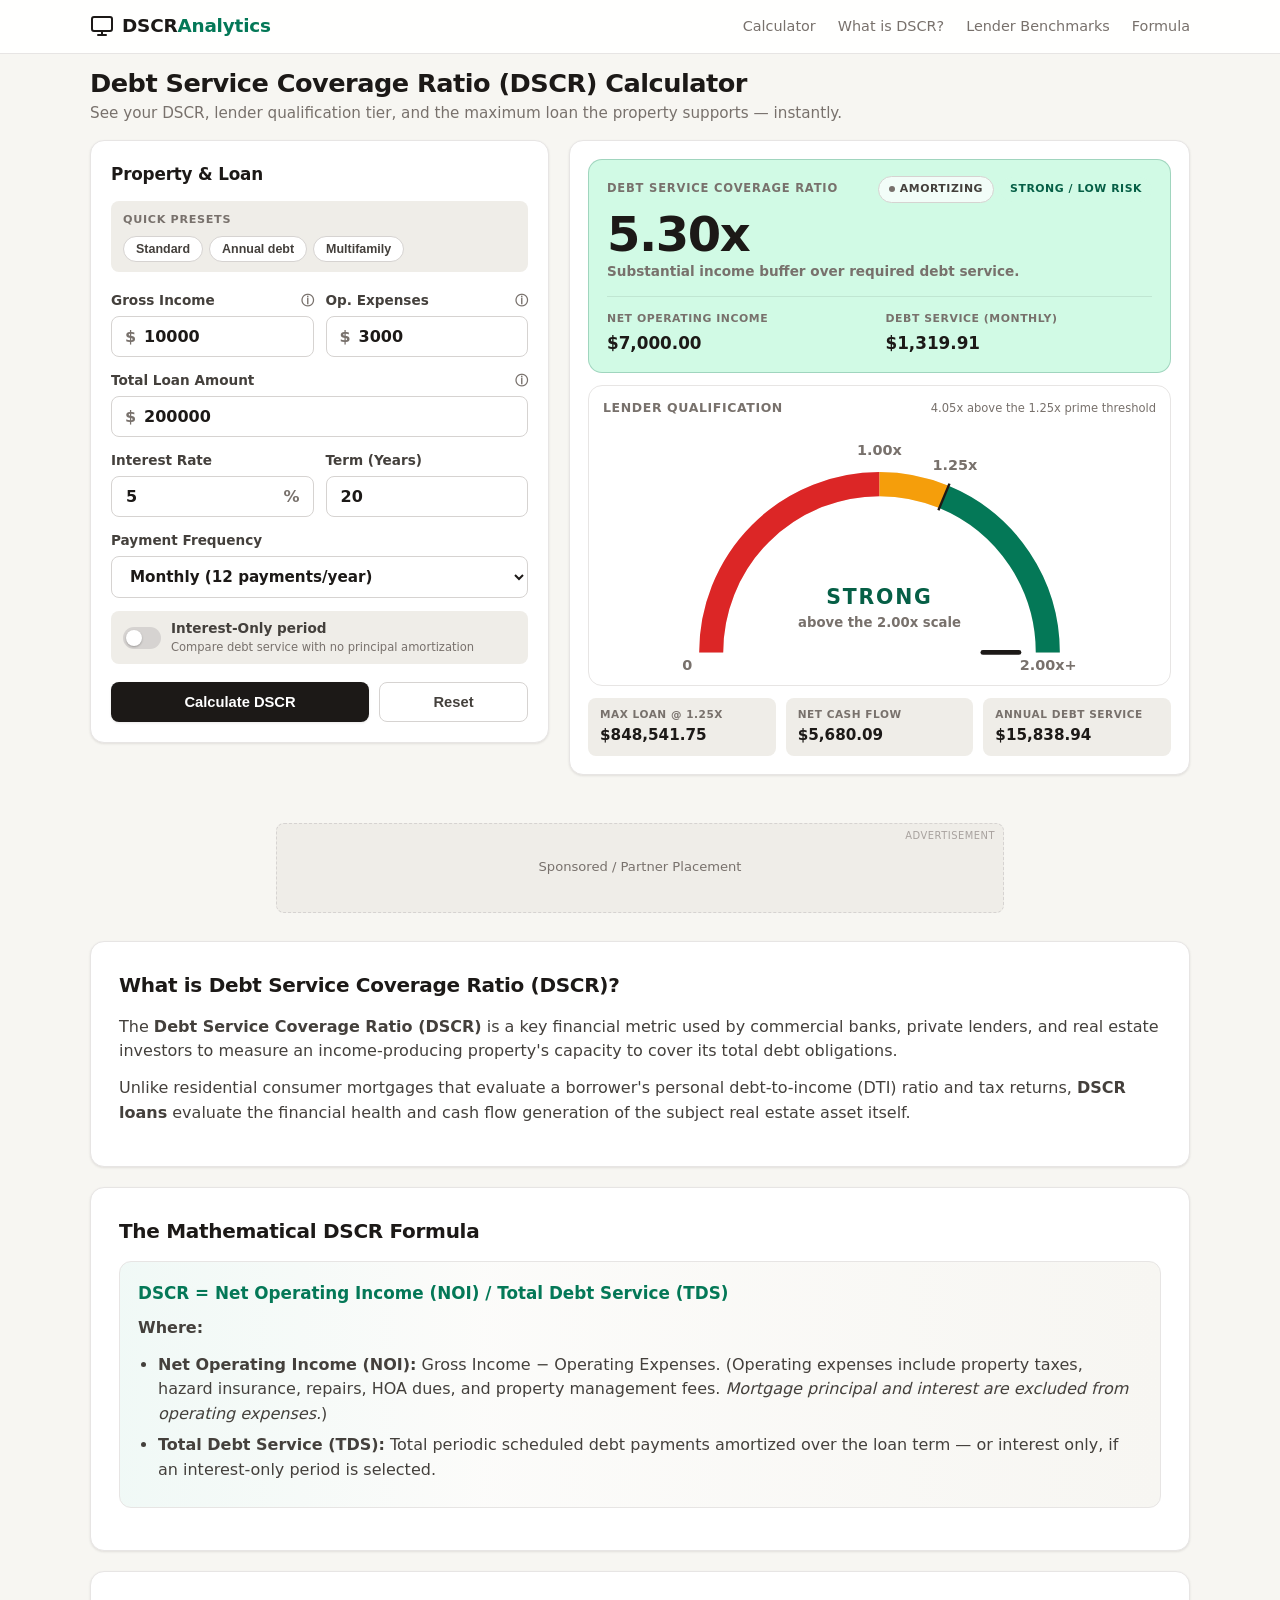
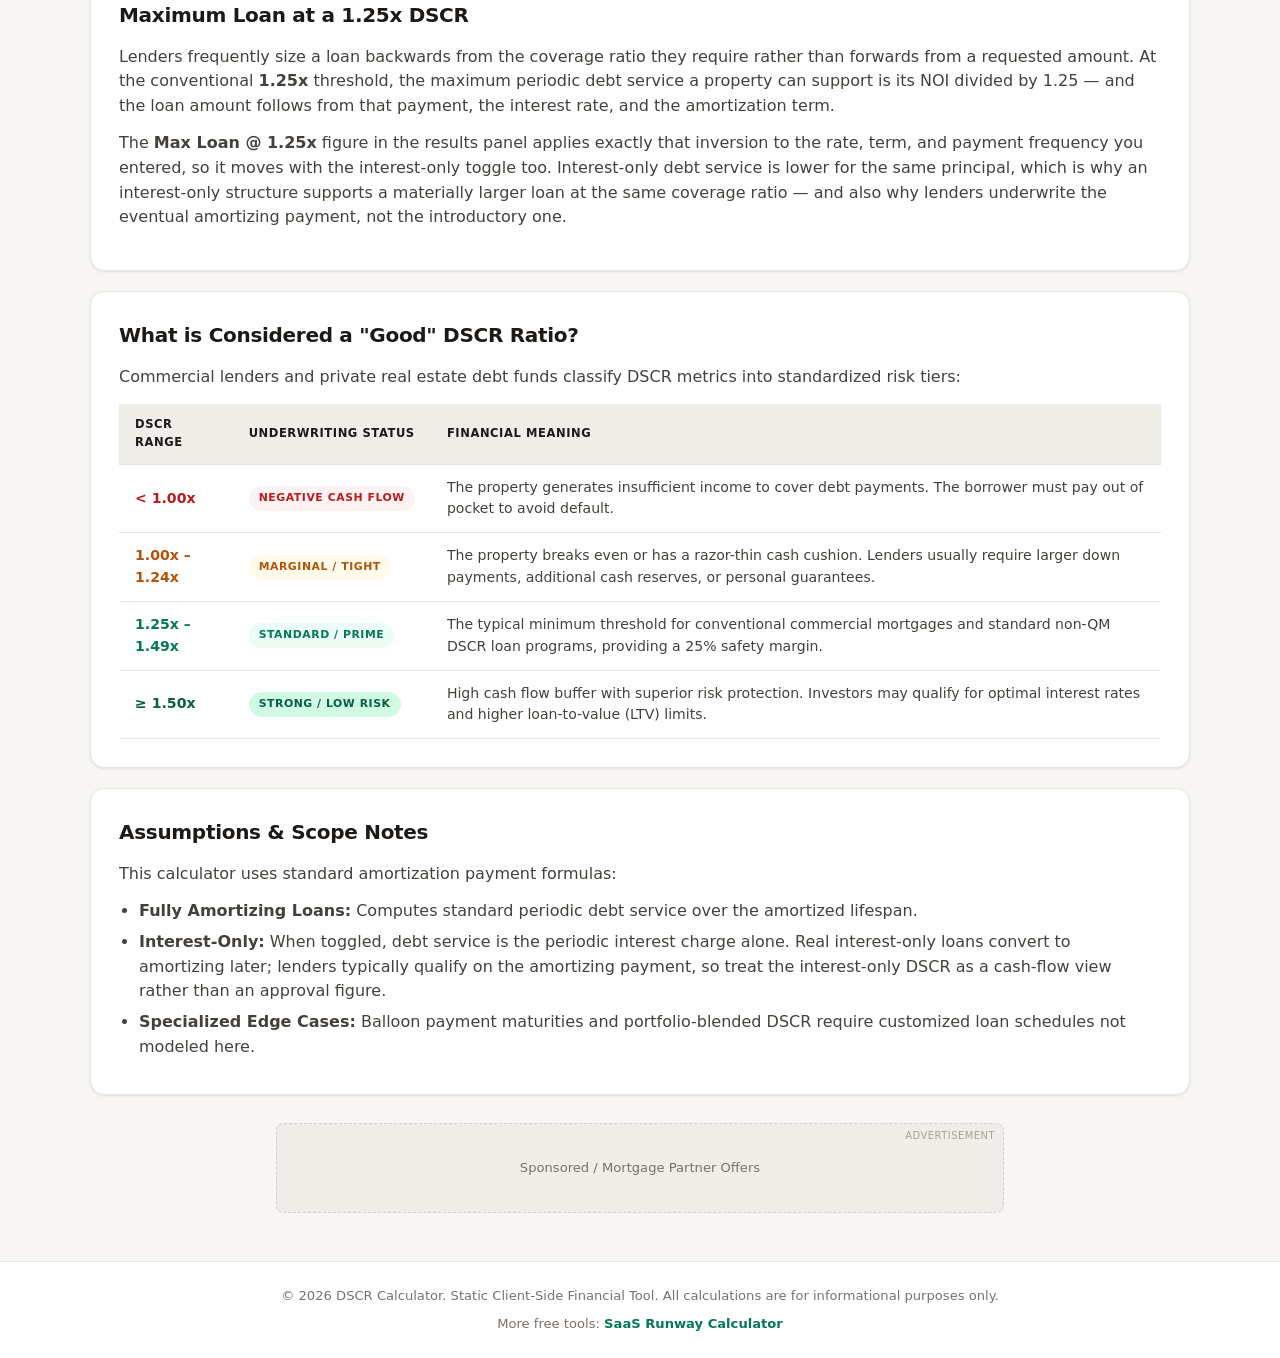
==== commit 3f93f5fb: "Bring NetDSCR to the RunwaySnap standard: warm palette, dashboard, gauge, IO toggle Design foundatio" ====
--- a/index.html
+++ b/index.html
@@ -4,10 +4,10 @@
   <meta charset="UTF-8">
   <meta name="viewport" content="width=device-width, initial-scale=1.0">
   <title>DSCR Calculator — Debt Service Coverage Ratio Calculator</title>
-  <meta name="description" content="Calculate Debt Service Coverage Ratio (DSCR), Net Operating Income (NOI), and scheduled periodic debt payments for commercial and real estate investment loans.">
-  <meta name="keywords" content="DSCR calculator, debt service coverage ratio, net operating income, commercial real estate calculator, rental property loan">
+  <meta name="description" content="Calculate Debt Service Coverage Ratio (DSCR), Net Operating Income (NOI), maximum qualifying loan amount, and scheduled debt payments for commercial and real estate investment loans.">
+  <meta name="keywords" content="DSCR calculator, debt service coverage ratio, net operating income, commercial real estate calculator, rental property loan, max loan amount">
   <meta name="author" content="DSCR Calculator">
-  
+
   <!-- Open Graph / Meta -->
   <meta property="og:type" content="website">
   <meta property="og:title" content="DSCR Calculator — Debt Service Coverage Ratio Calculator">
@@ -46,14 +46,161 @@
   </header>
 
   <main class="container main-content">
-    <div class="hero-section">
+    <!-- Compact page title: deliberately slim so the calculator itself clears the
+         fold on a standard desktop viewport without scrolling. -->
+    <div class="page-intro">
       <h1>Debt Service Coverage Ratio (DSCR) Calculator</h1>
-      <p class="hero-subtitle">
-        Accurately calculate your property's Net Operating Income (NOI), periodic debt service payments, and DSCR metric against commercial lending benchmarks.
-      </p>
-    </div>
-
-    <!-- Top Advertisement Slot -->
+      <p class="page-intro-sub">See your DSCR, lender qualification tier, and the maximum loan the property supports — instantly.</p>
+    </div>
+
+    <div class="calculator-grid" id="calculator">
+      <!-- ============ LEFT: inputs ============ -->
+      <section class="card input-card">
+        <div class="card-header">
+          <h2>Property &amp; Loan</h2>
+        </div>
+
+        <div class="preset-row">
+          <span class="preset-label">Quick presets</span>
+          <div class="preset-buttons">
+            <button type="button" class="btn-preset" data-preset="caseA">Standard</button>
+            <button type="button" class="btn-preset" data-preset="caseB">Annual debt</button>
+            <button type="button" class="btn-preset" data-preset="caseC">Multifamily</button>
+          </div>
+        </div>
+
+        <form id="calcForm" novalidate>
+          <div class="form-row">
+            <div class="form-group">
+              <label for="gross">
+                <span>Gross Income</span>
+                <span class="tooltip" title="Total rental and ancillary income generated by the property per period.">ⓘ</span>
+              </label>
+              <div class="input-prefix-wrapper">
+                <span class="input-prefix">$</span>
+                <input type="number" id="gross" name="gross" min="0" step="any" placeholder="10000" required>
+              </div>
+            </div>
+
+            <div class="form-group">
+              <label for="expenses">
+                <span>Op. Expenses</span>
+                <span class="tooltip" title="Property taxes, insurance, maintenance, management fees, utilities. Excludes mortgage principal &amp; interest.">ⓘ</span>
+              </label>
+              <div class="input-prefix-wrapper">
+                <span class="input-prefix">$</span>
+                <input type="number" id="expenses" name="expenses" min="0" step="any" placeholder="3000" required>
+              </div>
+            </div>
+          </div>
+
+          <div class="form-group">
+            <label for="loan">
+              <span>Total Loan Amount</span>
+              <span class="tooltip" title="The principal balance of the loan being underwritten.">ⓘ</span>
+            </label>
+            <div class="input-prefix-wrapper">
+              <span class="input-prefix">$</span>
+              <input type="number" id="loan" name="loan" min="0" step="any" placeholder="200000" required>
+            </div>
+          </div>
+
+          <div class="form-row">
+            <div class="form-group">
+              <label for="interest"><span>Interest Rate</span></label>
+              <div class="input-suffix-wrapper">
+                <input type="number" id="interest" name="interest" min="0" max="100" step="0.01" placeholder="5.0" required>
+                <span class="input-suffix">%</span>
+              </div>
+            </div>
+
+            <div class="form-group">
+              <label for="term"><span>Term (Years)</span></label>
+              <input type="number" id="term" name="term" min="1" max="50" step="1" placeholder="20" required>
+            </div>
+          </div>
+
+          <div class="form-group">
+            <label for="frequency"><span>Payment Frequency</span></label>
+            <select id="frequency" name="frequency">
+              <option value="monthly" selected>Monthly (12 payments/year)</option>
+              <option value="annual">Annual (1 payment/year)</option>
+            </select>
+          </div>
+
+          <div class="toggle-row">
+            <label class="toggle-label" for="interestOnly">
+              <input type="checkbox" id="interestOnly" name="interestOnly">
+              <span class="toggle-track"><span class="toggle-thumb"></span></span>
+              <span class="toggle-text">
+                Interest-Only period
+                <small>Compare debt service with no principal amortization</small>
+              </span>
+            </label>
+          </div>
+
+          <div class="form-actions">
+            <button type="button" id="calcBtn" class="btn btn-primary">Calculate DSCR</button>
+            <button type="reset" id="resetBtn" class="btn btn-secondary">Reset</button>
+          </div>
+        </form>
+      </section>
+
+      <!-- ============ RIGHT: DSCR readout + qualification gauge ============ -->
+      <section class="card results-card" aria-live="polite">
+        <div class="results-banner" id="resultsBanner">
+          <div class="results-banner-head">
+            <span class="results-banner-label">Debt Service Coverage Ratio</span>
+            <div class="results-banner-pills">
+              <span class="badge badge-neutral" id="amortModePill">Amortizing</span>
+              <span class="badge badge-neutral" id="statusBadge">Awaiting Calculation</span>
+            </div>
+          </div>
+          <div class="results-banner-value" id="dscrValue">—</div>
+          <div class="results-banner-status" id="dscrStatus">Enter property &amp; financing figures to generate analysis</div>
+
+          <div class="results-banner-stats">
+            <div class="banner-stat">
+              <span class="banner-stat-label">Net Operating Income</span>
+              <span class="banner-stat-value" id="noiValue">$0.00</span>
+            </div>
+            <div class="banner-stat">
+              <span class="banner-stat-label" id="tdsLabel">Periodic Debt Service</span>
+              <span class="banner-stat-value" id="tdsValue">$0.00</span>
+            </div>
+          </div>
+        </div>
+
+        <div class="gauge-panel">
+          <div class="chart-head">
+            <span class="chart-title">Lender Qualification</span>
+            <span class="chart-subtitle" id="gaugeSubtitle">1.25x is the conventional prime threshold</span>
+          </div>
+          <!-- Aspect ratio preserved (no preserveAspectRatio="none"): stretching the
+               viewBox distorts the arc into an ellipse and squashes the tick text. -->
+          <svg id="qualificationGauge" class="qualification-gauge" viewBox="0 0 460 212"
+               role="img" aria-label="DSCR lender qualification gauge"></svg>
+        </div>
+
+        <div class="secondary-stats">
+          <div class="secondary-stat">
+            <span class="secondary-stat-label">Max Loan @ 1.25x</span>
+            <span class="secondary-stat-value" id="maxLoanValue">$0.00</span>
+          </div>
+          <div class="secondary-stat">
+            <span class="secondary-stat-label">Net Cash Flow</span>
+            <span class="secondary-stat-value" id="cashFlowValue">$0.00</span>
+          </div>
+          <div class="secondary-stat">
+            <span class="secondary-stat-label">Annual Debt Service</span>
+            <span class="secondary-stat-value" id="annualDebtValue">$0.00</span>
+          </div>
+        </div>
+      </section>
+    </div>
+
+    <!-- ======== Everything below here is below-the-fold content ======== -->
+
     <div class="ad-container" aria-label="Advertisement Banner">
       <div class="ad-slot ad-slot-horizontal">
         <span class="ad-label">Advertisement</span>
@@ -61,248 +208,103 @@
       </div>
     </div>
 
-    <div class="calculator-grid" id="calculator">
-      <!-- Input Panel -->
-      <section class="card input-card">
-        <div class="card-header">
-          <h2>Property & Loan Details</h2>
-          <div class="preset-buttons">
-            <span class="preset-label">Presets:</span>
-            <button type="button" class="btn-preset" data-preset="caseA">Case A</button>
-            <button type="button" class="btn-preset" data-preset="caseB">Case B</button>
-            <button type="button" class="btn-preset" data-preset="caseC">Case C</button>
-          </div>
-        </div>
-
-        <form id="calcForm" novalidate>
-          <div class="form-section-title">Operating Income & Expenses</div>
-          
-          <div class="form-group">
-            <label for="gross">
-              <span>Gross Operating / Rental Income</span>
-              <span class="tooltip" title="Total rental and ancillary income generated by the property per period.">ⓘ</span>
-            </label>
-            <div class="input-prefix-wrapper">
-              <span class="input-prefix">$</span>
-              <input type="number" id="gross" name="gross" min="0" step="any" placeholder="10000" required>
-            </div>
-            <small class="field-hint">Per payment period (matches frequency selected below)</small>
-          </div>
-
-          <div class="form-group">
-            <label for="expenses">
-              <span>Operating Expenses (Excluding Debt Service)</span>
-              <span class="tooltip" title="Property taxes, insurance, maintenance, management fees, utilities. Exclude mortgage principal & interest.">ⓘ</span>
-            </label>
-            <div class="input-prefix-wrapper">
-              <span class="input-prefix">$</span>
-              <input type="number" id="expenses" name="expenses" min="0" step="any" placeholder="3000" required>
-            </div>
-            <small class="field-hint">Property taxes, insurance, repairs, HOA, etc.</small>
-          </div>
-
-          <div class="form-section-title">Financing Terms</div>
-
-          <div class="form-group">
-            <label for="loan">
-              <span>Total Loan Amount</span>
-            </label>
-            <div class="input-prefix-wrapper">
-              <span class="input-prefix">$</span>
-              <input type="number" id="loan" name="loan" min="0" step="any" placeholder="200000" required>
-            </div>
-          </div>
-
-          <div class="form-row">
-            <div class="form-group">
-              <label for="interest">
-                <span>Interest Rate (%)</span>
-              </label>
-              <div class="input-suffix-wrapper">
-                <input type="number" id="interest" name="interest" min="0" max="100" step="0.01" placeholder="5.0" required>
-                <span class="input-suffix">%</span>
-              </div>
-            </div>
-
-            <div class="form-group">
-              <label for="term">
-                <span>Loan Term (Years)</span>
-              </label>
-              <input type="number" id="term" name="term" min="1" max="50" step="1" placeholder="20" required>
-            </div>
-          </div>
-
-          <div class="form-group">
-            <label for="frequency">
-              <span>Payment Frequency</span>
-            </label>
-            <select id="frequency" name="frequency">
-              <option value="monthly" selected>Monthly (12 payments/year)</option>
-              <option value="annual">Annual (1 payment/year)</option>
-            </select>
-          </div>
-
-          <div class="form-actions">
-            <button type="button" id="calcBtn" class="btn btn-primary">Calculate DSCR</button>
-            <button type="reset" id="resetBtn" class="btn btn-secondary">Reset</button>
-          </div>
-        </form>
-      </section>
-
-      <!-- Results Display Panel -->
-      <section class="card results-card" aria-live="polite">
-        <div class="card-header">
-          <h2>Calculation Results</h2>
-          <span class="badge badge-neutral" id="statusBadge">Awaiting Calculation</span>
-        </div>
-
-        <div id="resultsContent" class="results-content">
-          <!-- Main Hero Metric -->
-          <div class="dscr-hero-box">
-            <span class="dscr-label">Debt Service Coverage Ratio</span>
-            <div class="dscr-value" id="dscrValue">—</div>
-            <div class="dscr-status" id="dscrStatus">Enter property & financing figures to generate analysis</div>
-          </div>
-
-          <!-- Breakdown List -->
-          <div class="breakdown-grid">
-            <div class="breakdown-item">
-              <span class="breakdown-label">Net Operating Income (NOI)</span>
-              <span class="breakdown-value" id="noiValue">$0.00</span>
-              <span class="breakdown-subtext">Gross Income − Operating Expenses</span>
-            </div>
-
-            <div class="breakdown-item">
-              <span class="breakdown-label">Periodic Debt Payment (TDS)</span>
-              <span class="breakdown-value" id="tdsValue">$0.00</span>
-              <span class="breakdown-subtext" id="tdsFreqText">Principal + Interest per period</span>
-            </div>
-
-            <div class="breakdown-item">
-              <span class="breakdown-label">Net Cash Flow (After Debt)</span>
-              <span class="breakdown-value" id="cashFlowValue">$0.00</span>
-              <span class="breakdown-subtext">NOI − Debt Service</span>
-            </div>
-
-            <div class="breakdown-item">
-              <span class="breakdown-label">Annualized Debt Service</span>
-              <span class="breakdown-value" id="annualDebtValue">$0.00</span>
-              <span class="breakdown-subtext">Total yearly debt obligation</span>
-            </div>
-          </div>
-
-          <!-- Benchmark Scale -->
-          <div class="benchmark-meter">
-            <div class="meter-label-row">
-              <span>Lender Safety Scale</span>
-              <span id="meterPositionText">Threshold: 1.25x</span>
-            </div>
-            <div class="meter-bar-track">
-              <div class="meter-segment seg-danger" title="< 1.00x Negative Cash Flow"></div>
-              <div class="meter-segment seg-warning" title="1.00x - 1.24x Marginal"></div>
-              <div class="meter-segment seg-good" title="1.25x - 1.50x Standard"></div>
-              <div class="meter-segment seg-excellent" title="> 1.50x Excellent"></div>
-              <div class="meter-pointer" id="meterPointer" style="left: 0%;"></div>
-            </div>
-            <div class="meter-scale-markers">
-              <span>0.0x</span>
-              <span>1.0x (Break-even)</span>
-              <span>1.25x (Lender Min)</span>
-              <span>2.0x+</span>
-            </div>
-          </div>
-        </div>
-      </section>
-    </div>
-
-    <!-- Second Advertisement Slot -->
+    <section class="info-section">
+      <article class="info-article" id="about-dscr">
+        <h2>What is Debt Service Coverage Ratio (DSCR)?</h2>
+        <p>
+          The <strong>Debt Service Coverage Ratio (DSCR)</strong> is a key financial metric used by commercial banks, private lenders, and real estate investors to measure an income-producing property's capacity to cover its total debt obligations.
+        </p>
+        <p>
+          Unlike residential consumer mortgages that evaluate a borrower's personal debt-to-income (DTI) ratio and tax returns, <strong>DSCR loans</strong> evaluate the financial health and cash flow generation of the subject real estate asset itself.
+        </p>
+      </article>
+
+      <article class="info-article" id="formula">
+        <h2>The Mathematical DSCR Formula</h2>
+        <div class="formula-box">
+          <div class="formula-line">
+            <strong>DSCR = Net Operating Income (NOI) / Total Debt Service (TDS)</strong>
+          </div>
+          <div class="formula-sub">
+            <p><strong>Where:</strong></p>
+            <ul>
+              <li><strong>Net Operating Income (NOI):</strong> Gross Income &minus; Operating Expenses. (Operating expenses include property taxes, hazard insurance, repairs, HOA dues, and property management fees. <em>Mortgage principal and interest are excluded from operating expenses.</em>)</li>
+              <li><strong>Total Debt Service (TDS):</strong> Total periodic scheduled debt payments amortized over the loan term — or interest only, if an interest-only period is selected.</li>
+            </ul>
+          </div>
+        </div>
+      </article>
+
+      <article class="info-article" id="max-loan">
+        <h2>Maximum Loan at a 1.25x DSCR</h2>
+        <p>
+          Lenders frequently size a loan backwards from the coverage ratio they require rather than forwards from a requested amount. At the conventional <strong>1.25x</strong> threshold, the maximum periodic debt service a property can support is its NOI divided by 1.25 — and the loan amount follows from that payment, the interest rate, and the amortization term.
+        </p>
+        <p>
+          The <strong>Max Loan @ 1.25x</strong> figure in the results panel applies exactly that inversion to the rate, term, and payment frequency you entered, so it moves with the interest-only toggle too. Interest-only debt service is lower for the same principal, which is why an interest-only structure supports a materially larger loan at the same coverage ratio — and also why lenders underwrite the eventual amortizing payment, not the introductory one.
+        </p>
+      </article>
+
+      <article class="info-article" id="benchmarks">
+        <h2>What is Considered a "Good" DSCR Ratio?</h2>
+        <p>
+          Commercial lenders and private real estate debt funds classify DSCR metrics into standardized risk tiers:
+        </p>
+
+        <div class="table-responsive">
+          <table class="benchmark-table">
+            <thead>
+              <tr>
+                <th>DSCR Range</th>
+                <th>Underwriting Status</th>
+                <th>Financial Meaning</th>
+              </tr>
+            </thead>
+            <tbody>
+              <tr>
+                <td data-label="DSCR Range"><strong class="text-danger">&lt; 1.00x</strong></td>
+                <td data-label="Underwriting Status"><span class="badge badge-danger">Negative Cash Flow</span></td>
+                <td data-label="Financial Meaning">The property generates insufficient income to cover debt payments. The borrower must pay out of pocket to avoid default.</td>
+              </tr>
+              <tr>
+                <td data-label="DSCR Range"><strong class="text-warning">1.00x – 1.24x</strong></td>
+                <td data-label="Underwriting Status"><span class="badge badge-warning">Marginal / Tight</span></td>
+                <td data-label="Financial Meaning">The property breaks even or has a razor-thin cash cushion. Lenders usually require larger down payments, additional cash reserves, or personal guarantees.</td>
+              </tr>
+              <tr>
+                <td data-label="DSCR Range"><strong class="text-success">1.25x – 1.49x</strong></td>
+                <td data-label="Underwriting Status"><span class="badge badge-success">Standard / Prime</span></td>
+                <td data-label="Financial Meaning">The typical minimum threshold for conventional commercial mortgages and standard non-QM DSCR loan programs, providing a 25% safety margin.</td>
+              </tr>
+              <tr>
+                <td data-label="DSCR Range"><strong class="text-strong">&ge; 1.50x</strong></td>
+                <td data-label="Underwriting Status"><span class="badge badge-strong">Strong / Low Risk</span></td>
+                <td data-label="Financial Meaning">High cash flow buffer with superior risk protection. Investors may qualify for optimal interest rates and higher loan-to-value (LTV) limits.</td>
+              </tr>
+            </tbody>
+          </table>
+        </div>
+      </article>
+
+      <article class="info-article" id="limitations">
+        <h2>Assumptions &amp; Scope Notes</h2>
+        <p>
+          This calculator uses standard amortization payment formulas:
+        </p>
+        <ul>
+          <li><strong>Fully Amortizing Loans:</strong> Computes standard periodic debt service over the amortized lifespan.</li>
+          <li><strong>Interest-Only:</strong> When toggled, debt service is the periodic interest charge alone. Real interest-only loans convert to amortizing later; lenders typically qualify on the amortizing payment, so treat the interest-only DSCR as a cash-flow view rather than an approval figure.</li>
+          <li><strong>Specialized Edge Cases:</strong> Balloon payment maturities and portfolio-blended DSCR require customized loan schedules not modeled here.</li>
+        </ul>
+      </article>
+    </section>
+
     <div class="ad-container" aria-label="Advertisement Banner">
       <div class="ad-slot ad-slot-horizontal">
         <span class="ad-label">Advertisement</span>
         <div class="ad-placeholder-content">Sponsored / Mortgage Partner Offers</div>
       </div>
     </div>
-
-    <!-- Educational & Reference Content Section (SEO & AdSense Substantive Content) -->
-    <section class="info-section">
-      <article class="info-article" id="about-dscr">
-        <h2>What is Debt Service Coverage Ratio (DSCR)?</h2>
-        <p>
-          The <strong>Debt Service Coverage Ratio (DSCR)</strong> is a key financial metric used by commercial banks, private lenders, and real estate investors to measure an income-producing property’s capacity to cover its total debt obligations.
-        </p>
-        <p>
-          Unlike residential consumer mortgages that evaluate a borrower’s personal debt-to-income (DTI) ratio and tax returns, <strong>DSCR loans</strong> evaluate the financial health and cash flow generation of the subject real estate asset itself.
-        </p>
-      </article>
-
-      <article class="info-article" id="formula">
-        <h2>The Mathematical DSCR Formula</h2>
-        <div class="formula-box">
-          <div class="formula-line">
-            <strong>DSCR = Net Operating Income (NOI) / Total Debt Service (TDS)</strong>
-          </div>
-          <div class="formula-sub">
-            <p><strong>Where:</strong></p>
-            <ul>
-              <li><strong>Net Operating Income (NOI):</strong> Gross Income &minus; Operating Expenses. (Operating expenses include property taxes, hazard insurance, repairs, HOA dues, and property management fees. <em>Mortgage principal and interest are excluded from operating expenses.</em>)</li>
-              <li><strong>Total Debt Service (TDS):</strong> Total periodic scheduled debt payments (principal and interest) amortized over the loan term.</li>
-            </ul>
-          </div>
-        </div>
-      </article>
-
-      <article class="info-article" id="benchmarks">
-        <h2>What is Considered a "Good" DSCR Ratio?</h2>
-        <p>
-          Commercial lenders and private real estate debt funds classify DSCR metrics into standardized risk tiers:
-        </p>
-        
-        <div class="table-responsive">
-          <table class="benchmark-table">
-            <thead>
-              <tr>
-                <th>DSCR Range</th>
-                <th>Underwriting Status</th>
-                <th>Financial Meaning</th>
-              </tr>
-            </thead>
-            <tbody>
-              <tr>
-                <td data-label="DSCR Range"><strong class="text-danger">&lt; 1.00x</strong></td>
-                <td data-label="Underwriting Status"><span class="badge badge-danger">Negative Cash Flow</span></td>
-                <td data-label="Financial Meaning">The property generates insufficient income to cover debt payments. The borrower must pay out of pocket to avoid default.</td>
-              </tr>
-              <tr>
-                <td data-label="DSCR Range"><strong class="text-warning">1.00x – 1.24x</strong></td>
-                <td data-label="Underwriting Status"><span class="badge badge-warning">Marginal / Tight</span></td>
-                <td data-label="Financial Meaning">The property breaks even or has a razor-thin cash cushion. Lenders usually require larger down payments, additional cash reserves, or personal guarantees.</td>
-              </tr>
-              <tr>
-                <td data-label="DSCR Range"><strong class="text-success">1.25x – 1.49x</strong></td>
-                <td data-label="Underwriting Status"><span class="badge badge-success">Standard / Prime</span></td>
-                <td data-label="Financial Meaning">The typical minimum threshold for conventional commercial mortgages and standard non-QM DSCR loan programs, providing a 25% safety margin.</td>
-              </tr>
-              <tr>
-                <td data-label="DSCR Range"><strong class="text-primary">&ge; 1.50x</strong></td>
-                <td data-label="Underwriting Status"><span class="badge badge-primary">Strong / Low Risk</span></td>
-                <td data-label="Financial Meaning">High cash flow buffer with superior risk protection. Investors may qualify for optimal interest rates and higher loan-to-value (LTV) limits.</td>
-              </tr>
-            </tbody>
-          </table>
-        </div>
-      </article>
-
-      <article class="info-article" id="limitations">
-        <h2>Assumptions & Scope Notes</h2>
-        <p>
-          This calculator uses standard continuous amortization payment formulas:
-        </p>
-        <ul>
-          <li><strong>Fully Amortizing Loans:</strong> Computes standard periodic debt service over the amortized lifespan.</li>
-          <li><strong>Specialized Edge Cases:</strong> Interest-only introductory periods, balloon payments, and portfolio-blended debt structures are custom loan terms that require specialized underwriting adjustments.</li>
-        </ul>
-      </article>
-    </section>
   </main>
 
   <footer class="site-footer">
@@ -314,4 +316,4 @@
 
   <script src="script.js"></script>
 </body>
-</html>+</html>
--- a/style.css
+++ b/style.css
@@ -1,25 +1,47 @@
 :root {
-  --primary: #2563eb;
-  --primary-hover: #1d4ed8;
-  --primary-light: #eff6ff;
-  --success: #16a34a;
-  --success-bg: #dcfce7;
-  --warning: #d97706;
-  --warning-bg: #fef3c7;
-  --danger: #dc2626;
-  --danger-bg: #fee2e2;
-  --neutral: #64748b;
-  --neutral-bg: #f1f5f9;
-  --bg: #f8fafc;
+  /* Warm fintech palette: stone ground, warm-bordered white cards, deep ink
+     headings. Chroma is reserved almost entirely for runway-health signalling
+     -- the UI chrome itself stays warm-neutral. */
+  --primary: #1c1917;          /* stone-900, deep ink -- primary action */
+  --primary-hover: #292524;    /* stone-800 */
+  --primary-light: #f5f5f4;    /* stone-100, subtle tint */
+
+  --accent: #047857;           /* emerald-700, brand accent + links */
+  --accent-soft: #ecfdf5;      /* emerald-50 */
+
+  --success: #047857;          /* emerald-700 */
+  --success-bg: #ecfdf5;       /* emerald-50 */
+  --success-line: #10b981;     /* emerald-500, chart stroke */
+
+  --strong: #065f46;           /* emerald-800, the deepest/best tier */
+  --strong-bg: #d1fae5;        /* emerald-100 */
+  --strong-line: #047857;      /* emerald-700, a visible step deeper */
+
+  --warning: #b45309;          /* amber-700 */
+  --warning-bg: #fffbeb;       /* amber-50 */
+  --warning-line: #f59e0b;     /* amber-500 */
+
+  --danger: #b91c1c;           /* red-700, warm crimson */
+  --danger-bg: #fef2f2;        /* red-50 */
+  --danger-line: #dc2626;      /* red-600, chart stroke */
+
+  --neutral: #78716c;          /* stone-500 */
+  --neutral-bg: #f5f5f4;       /* stone-100 */
+
+  --bg: #f7f6f2;               /* warm stone ground */
+  --bg-deep: #efede8;          /* deeper warm stone, inset panels */
   --card-bg: #ffffff;
-  --text: #0f172a;
-  --text-muted: #64748b;
-  --border: #e2e8f0;
-  --shadow-sm: 0 1px 2px 0 rgba(0, 0, 0, 0.05);
-  --shadow-md: 0 4px 6px -1px rgba(0, 0, 0, 0.1), 0 2px 4px -2px rgba(0, 0, 0, 0.1);
-  --shadow-lg: 0 10px 15px -3px rgba(0, 0, 0, 0.1), 0 4px 6px -4px rgba(0, 0, 0, 0.1);
-  --radius: 12px;
-  --radius-sm: 6px;
+  --text: #1c1917;             /* stone-900 deep ink headings */
+  --text-body: #44403c;        /* stone-700 body */
+  --text-muted: #78716c;       /* stone-500 */
+  --border: #e7e5e4;           /* stone-200 */
+  --border-strong: #d6d3d1;    /* stone-300 */
+
+  --shadow-sm: 0 1px 2px 0 rgba(28, 25, 23, 0.04), 0 1px 3px 0 rgba(28, 25, 23, 0.06);
+  --shadow-md: 0 2px 4px -1px rgba(28, 25, 23, 0.05), 0 4px 12px -2px rgba(28, 25, 23, 0.08);
+
+  --radius: 14px;
+  --radius-sm: 8px;
   --font: system-ui, -apple-system, BlinkMacSystemFont, 'Segoe UI', Roboto, Oxygen, Ubuntu, Cantarell, sans-serif;
 }
 
@@ -32,22 +54,23 @@
 body {
   font-family: var(--font);
   background-color: var(--bg);
-  color: var(--text);
-  line-height: 1.6;
+  color: var(--text-body);
+  line-height: 1.55;
   -webkit-font-smoothing: antialiased;
 }
 
 .container {
-  max-width: 1080px;
+  max-width: 1140px;
   margin: 0 auto;
   padding: 0 20px;
 }
 
-/* Header */
+/* ============================ Header ============================ */
 .site-header {
-  background: #ffffff;
+  background: rgba(255, 255, 255, 0.92);
+  backdrop-filter: saturate(180%) blur(8px);
   border-bottom: 1px solid var(--border);
-  padding: 16px 0;
+  padding: 12px 0;
   position: sticky;
   top: 0;
   z-index: 100;
@@ -63,40 +86,40 @@
   display: flex;
   align-items: center;
   gap: 8px;
-  font-size: 1.25rem;
+  font-size: 1.15rem;
   font-weight: 700;
   color: var(--text);
+  letter-spacing: -0.01em;
+}
+
+.logo-icon {
+  width: 24px;
+  height: 24px;
+  color: var(--primary);
+}
+
+.logo-text strong {
+  color: var(--accent);
+}
+
+.header-nav {
+  display: flex;
+  gap: 22px;
+}
+
+.header-nav a {
+  color: var(--text-muted);
   text-decoration: none;
-}
-
-.logo-icon {
-  width: 28px;
-  height: 28px;
-  color: var(--primary);
-}
-
-.logo-text strong {
-  color: var(--primary);
-}
-
-.header-nav {
-  display: flex;
-  gap: 20px;
-}
-
-.header-nav a {
-  color: var(--text-muted);
-  text-decoration: none;
-  font-size: 0.95rem;
+  font-size: 0.9rem;
   font-weight: 500;
-  transition: color 0.2s;
+  transition: color 0.15s;
 }
 
 .header-nav a:hover {
-  color: var(--primary);
-}
-
-/* Mobile nav toggle -- hidden on desktop, where .header-nav shows inline */
+  color: var(--accent);
+}
+
+/* Mobile nav toggle -- built in from day 1, never a retrofit. */
 .nav-toggle {
   display: none;
   flex-direction: column;
@@ -121,14 +144,8 @@
   border-radius: 1px;
 }
 
-/* Below this width, four inline nav links don't fit next to the logo and
-   force the whole page to scroll horizontally (confirmed real via a live
-   375px-viewport test, not assumed) -- collapse into a toggleable dropdown
-   instead of letting the row overflow. */
 @media (max-width: 640px) {
-  .nav-toggle {
-    display: flex;
-  }
+  .nav-toggle { display: flex; }
 
   .header-nav {
     display: none;
@@ -144,100 +161,54 @@
     padding: 4px 20px 12px;
   }
 
-  .header-nav.is-open {
-    display: flex;
-  }
+  .header-nav.is-open { display: flex; }
 
   .header-nav a {
     padding: 12px 0;
     border-bottom: 1px solid var(--border);
   }
 
-  .header-nav a:last-child {
-    border-bottom: none;
-  }
-}
-
-/* Hero Section */
-.hero-section {
-  text-align: center;
-  padding: 40px 0 24px;
-}
-
-.hero-section h1 {
-  font-size: 2.25rem;
+  .header-nav a:last-child { border-bottom: none; }
+}
+
+/* ==================== Compact page intro ==================== */
+.page-intro {
+  padding: 14px 0 14px;
+}
+
+.page-intro h1 {
+  font-size: 1.6rem;
   font-weight: 800;
   color: var(--text);
-  letter-spacing: -0.025em;
-  margin-bottom: 12px;
-}
-
-.hero-subtitle {
-  font-size: 1.1rem;
-  color: var(--text-muted);
-  max-width: 720px;
-  margin: 0 auto;
-}
-
-/* Ad Placement Containers */
-.ad-container {
-  margin: 24px 0;
-  display: flex;
-  justify-content: center;
-}
-
-.ad-slot {
-  width: 100%;
-  max-width: 728px;
-  min-height: 90px;
-  background: #f1f5f9;
-  border: 1px dashed #cbd5e1;
-  border-radius: var(--radius-sm);
-  display: flex;
-  flex-direction: column;
-  align-items: center;
-  justify-content: center;
-  padding: 8px;
-  position: relative;
-}
-
-.ad-label {
-  position: absolute;
-  top: 4px;
-  right: 8px;
-  font-size: 0.65rem;
-  text-transform: uppercase;
-  letter-spacing: 0.05em;
-  color: #94a3b8;
-}
-
-.ad-placeholder-content {
-  font-size: 0.85rem;
-  color: #64748b;
-  font-weight: 500;
-}
-
-/* Calculator Grid */
+  letter-spacing: -0.02em;
+  line-height: 1.2;
+}
+
+.page-intro-sub {
+  font-size: 0.95rem;
+  color: var(--text-muted);
+  margin-top: 4px;
+}
+
+/* ==================== Calculator dashboard grid ==================== */
 .calculator-grid {
   display: grid;
-  grid-template-columns: 1.1fr 0.9fr;
-  gap: 24px;
-  margin-bottom: 40px;
-}
-
-@media (max-width: 860px) {
-  .calculator-grid {
-    grid-template-columns: 1fr;
-  }
-}
-
-/* Card */
+  grid-template-columns: minmax(0, 0.85fr) minmax(0, 1.15fr);
+  gap: 20px;
+  align-items: start;
+  margin-bottom: 48px;
+}
+
+@media (max-width: 900px) {
+  .calculator-grid { grid-template-columns: 1fr; }
+}
+
 .card {
   background: var(--card-bg);
   border-radius: var(--radius);
   border: 1px solid var(--border);
-  box-shadow: var(--shadow-md);
-  padding: 24px;
+  box-shadow: var(--shadow-sm);
+  padding: 20px;
 }
 
 .card-header {
@@ -245,86 +216,88 @@
   justify-content: space-between;
   align-items: center;
   flex-wrap: wrap;
-  gap: 12px;
-  padding-bottom: 16px;
-  border-bottom: 1px solid var(--border);
-  margin-bottom: 20px;
+  gap: 10px;
+  margin-bottom: 14px;
 }
 
 .card-header h2 {
-  font-size: 1.3rem;
-  font-weight: 700;
-}
-
-/* Preset Buttons */
+  font-size: 1.05rem;
+  font-weight: 700;
+  color: var(--text);
+  letter-spacing: -0.01em;
+}
+
+/* ==================== Presets ==================== */
+.preset-row {
+  background: var(--bg-deep);
+  border-radius: var(--radius-sm);
+  padding: 10px 12px;
+  margin-bottom: 18px;
+}
+
+.preset-label {
+  display: block;
+  font-size: 0.7rem;
+  text-transform: uppercase;
+  letter-spacing: 0.06em;
+  font-weight: 700;
+  color: var(--text-muted);
+  margin-bottom: 8px;
+}
+
 .preset-buttons {
   display: flex;
-  align-items: center;
+  flex-wrap: wrap;
   gap: 6px;
 }
 
-.preset-label {
-  font-size: 0.8rem;
-  color: var(--text-muted);
+.btn-preset {
+  background: var(--card-bg);
+  border: 1px solid var(--border-strong);
+  border-radius: 999px;
+  padding: 5px 12px;
+  font-size: 0.78rem;
   font-weight: 600;
-}
-
-.btn-preset {
-  background: var(--neutral-bg);
-  border: 1px solid var(--border);
-  border-radius: var(--radius-sm);
-  padding: 4px 8px;
-  font-size: 0.8rem;
-  font-weight: 600;
-  color: var(--text);
+  color: var(--text-body);
   cursor: pointer;
   transition: all 0.15s ease;
 }
 
 .btn-preset:hover {
-  background: var(--primary-light);
-  border-color: var(--primary);
-  color: var(--primary);
-}
-
-/* Form Styles */
-.form-section-title {
+  background: var(--accent-soft);
+  border-color: var(--accent);
+  color: var(--accent);
+}
+
+/* ==================== Form ==================== */
+.form-group { margin-bottom: 13px; }
+
+label {
+  display: flex;
+  align-items: center;
+  justify-content: space-between;
   font-size: 0.85rem;
+  font-weight: 600;
+  margin-bottom: 5px;
+  color: var(--text-body);
+}
+
+.label-optional {
+  font-size: 0.68rem;
   text-transform: uppercase;
-  font-weight: 700;
   letter-spacing: 0.05em;
-  color: var(--primary);
-  margin: 16px 0 12px;
-}
-
-.form-section-title:first-child {
-  margin-top: 0;
-}
-
-.form-group {
-  margin-bottom: 16px;
-}
-
-.form-row {
-  display: grid;
-  grid-template-columns: 1fr 1fr;
-  gap: 16px;
-}
-
-label {
-  display: flex;
-  align-items: center;
-  justify-content: space-between;
-  font-size: 0.9rem;
-  font-weight: 600;
-  margin-bottom: 6px;
-  color: #334155;
+  font-weight: 700;
+  color: var(--text-muted);
+  background: var(--bg-deep);
+  border-radius: 999px;
+  padding: 1px 7px;
+  margin-left: 6px;
 }
 
 .tooltip {
   color: var(--neutral);
   cursor: help;
-  font-size: 0.85rem;
+  font-size: 0.82rem;
 }
 
 .input-prefix-wrapper,
@@ -361,53 +334,47 @@
   z-index: 2;
 }
 
-input[type="number"],
-select {
+input[type="number"] {
   width: 100%;
   padding: 10px 14px;
-  border: 1px solid var(--border);
+  border: 1px solid var(--border-strong);
   border-radius: var(--radius-sm);
   font-size: 1rem;
+  font-weight: 600;
+  font-variant-numeric: tabular-nums;
   font-family: inherit;
-  background-color: #ffffff;
+  background-color: var(--card-bg);
   color: var(--text);
   transition: border-color 0.15s, box-shadow 0.15s;
 }
 
-/* Explicit offset padding for prefix and suffix inputs */
-.input-prefix-wrapper input[type="number"],
-.input-prefix-wrapper input {
-  padding-left: 32px;
-}
-
-.input-suffix-wrapper input[type="number"],
-.input-suffix-wrapper input {
-  padding-right: 32px;
-}
-
-input[type="number"]:focus,
-select:focus {
+/* Prefix/suffix clearance -- verified geometrically in test_saas_visual.py,
+   never just eyeballed (this exact class of bug shipped on the DSCR site once). */
+.input-prefix-wrapper input { padding-left: 32px; }
+.input-suffix-wrapper input { padding-right: 32px; }
+
+input[type="number"]:focus {
   outline: none;
   border-color: var(--primary);
-  box-shadow: 0 0 0 3px rgba(37, 99, 235, 0.15);
+  box-shadow: 0 0 0 3px rgba(4, 120, 87, 0.14);
 }
 
 .field-hint {
   display: block;
-  font-size: 0.75rem;
+  font-size: 0.72rem;
   color: var(--text-muted);
   margin-top: 4px;
 }
 
 .form-actions {
   display: flex;
-  gap: 12px;
-  margin-top: 24px;
+  gap: 10px;
+  margin-top: 18px;
 }
 
 .btn {
-  padding: 12px 20px;
-  font-size: 1rem;
+  padding: 11px 18px;
+  font-size: 0.92rem;
   font-weight: 600;
   border-radius: var(--radius-sm);
   border: none;
@@ -419,213 +386,284 @@
   background-color: var(--primary);
   color: #ffffff;
   flex: 2;
-}
-
-.btn-primary:hover {
-  background-color: var(--primary-hover);
-}
+  box-shadow: var(--shadow-sm);
+}
+
+.btn-primary:hover { background-color: var(--primary-hover); }
 
 .btn-secondary {
-  background-color: var(--neutral-bg);
-  color: var(--text);
-  border: 1px solid var(--border);
+  background-color: var(--card-bg);
+  color: var(--text-body);
+  border: 1px solid var(--border-strong);
   flex: 1;
 }
 
-.btn-secondary:hover {
-  background-color: #e2e8f0;
-}
-
-/* Results Panel */
+.btn-secondary:hover { background-color: var(--bg-deep); }
+
+/* ==================== Results card ==================== */
 .results-card {
   display: flex;
   flex-direction: column;
+  gap: 12px;
+  padding: 18px;
 }
 
 .badge {
   display: inline-block;
   padding: 4px 10px;
-  font-size: 0.75rem;
-  font-weight: 700;
-  border-radius: 9999px;
+  font-size: 0.68rem;
+  font-weight: 700;
+  border-radius: 999px;
   text-transform: uppercase;
   letter-spacing: 0.05em;
-}
-
-.badge-neutral {
-  background-color: var(--neutral-bg);
-  color: var(--neutral);
-}
-
-.badge-success {
-  background-color: var(--success-bg);
-  color: var(--success);
-}
-
-.badge-warning {
-  background-color: var(--warning-bg);
-  color: var(--warning);
-}
-
-.badge-danger {
-  background-color: var(--danger-bg);
-  color: var(--danger);
-}
-
-.badge-primary {
-  background-color: var(--primary-light);
-  color: var(--primary);
-}
-
-.dscr-hero-box {
-  background: var(--neutral-bg);
+  white-space: nowrap;
+}
+
+.badge-neutral { background-color: var(--neutral-bg); color: var(--neutral); }
+.badge-success { background-color: var(--success-bg); color: var(--success); }
+.badge-warning { background-color: var(--warning-bg); color: var(--warning); }
+.badge-danger  { background-color: var(--danger-bg);  color: var(--danger); }
+.badge-strong  { background-color: var(--strong-bg); color: var(--strong); }
+
+/* ---- Large results banner ---- */
+.results-banner {
+  background: var(--bg-deep);
+  border: 1px solid var(--border);
   border-radius: var(--radius);
-  padding: 24px;
-  text-align: center;
-  margin-bottom: 24px;
-  transition: all 0.3s ease;
-}
-
-.dscr-hero-box.status-success {
-  background: var(--success-bg);
-  border: 1px solid rgba(22, 163, 74, 0.3);
-}
-
-.dscr-hero-box.status-warning {
-  background: var(--warning-bg);
-  border: 1px solid rgba(217, 119, 6, 0.3);
-}
-
-.dscr-hero-box.status-danger {
-  background: var(--danger-bg);
-  border: 1px solid rgba(220, 38, 38, 0.3);
-}
-
-.dscr-label {
+  padding: 16px 18px;
+  transition: background 0.3s ease, border-color 0.3s ease;
+}
+
+.results-banner.status-success { background: var(--success-bg); border-color: rgba(4, 120, 87, 0.24); }
+.results-banner.status-warning { background: var(--warning-bg); border-color: rgba(180, 83, 9, 0.24); }
+.results-banner.status-danger  { background: var(--danger-bg);  border-color: rgba(185, 28, 28, 0.22); }
+.results-banner.status-strong  { background: var(--strong-bg);  border-color: rgba(6, 95, 70, 0.24); }
+
+.results-banner-head {
+  display: flex;
+  justify-content: space-between;
+  align-items: center;
+  gap: 10px;
+}
+
+.results-banner-label {
+  font-size: 0.72rem;
+  text-transform: uppercase;
+  letter-spacing: 0.07em;
+  font-weight: 700;
+  color: var(--text-muted);
+}
+
+.results-banner-pills {
+  display: flex;
+  align-items: center;
+  gap: 6px;
+  flex-wrap: wrap;
+  justify-content: flex-end;
+}
+
+/* Default alive/dead pill -- outlined rather than filled so it reads as a
+   distinct classification next to the filled health badge, not a second
+   competing status of the same kind. */
+#amortModePill {
+  display: inline-flex;
+  align-items: center;
+  gap: 5px;
+  background: rgba(255, 255, 255, 0.72);
+  border: 1px solid var(--border-strong);
+  color: var(--text-body);
+  cursor: help;
+}
+
+#amortModePill::before {
+  content: "";
+  width: 6px;
+  height: 6px;
+  border-radius: 50%;
+  background: var(--neutral);
+  flex-shrink: 0;
+}
+
+#amortModePill.is-io::before { background: var(--accent); }
+
+#defaultStatePill {
+  display: inline-flex;
+  align-items: center;
+  gap: 5px;
+  background: rgba(255, 255, 255, 0.72);
+  border: 1px solid var(--border-strong);
+  color: var(--text-body);
+  cursor: help;
+}
+
+#defaultStatePill::before {
+  content: "";
+  width: 6px;
+  height: 6px;
+  border-radius: 50%;
+  background: var(--neutral);
+  flex-shrink: 0;
+}
+
+#defaultStatePill.is-alive::before { background: var(--success-line); }
+#defaultStatePill.is-dead::before  { background: var(--danger-line); }
+
+.results-banner-value {
+  font-size: 3rem;
+  font-weight: 800;
+  line-height: 1.05;
+  letter-spacing: -0.03em;
+  color: var(--text);
+  font-variant-numeric: tabular-nums;
+  margin: 6px 0 2px;
+}
+
+.results-banner-status {
   font-size: 0.85rem;
+  font-weight: 600;
+  color: var(--text-muted);
+}
+
+.results-banner-stats {
+  display: grid;
+  grid-template-columns: 1fr 1fr;
+  gap: 12px;
+  margin-top: 14px;
+  padding-top: 14px;
+  border-top: 1px solid rgba(28, 25, 23, 0.09);
+}
+
+.banner-stat { display: flex; flex-direction: column; min-width: 0; }
+
+.banner-stat-label {
+  font-size: 0.68rem;
   text-transform: uppercase;
   letter-spacing: 0.05em;
   font-weight: 700;
   color: var(--text-muted);
 }
 
-.dscr-value {
-  font-size: 3.5rem;
-  font-weight: 900;
-  line-height: 1.1;
-  margin: 6px 0;
+.banner-stat-value {
+  font-size: 1.05rem;
+  font-weight: 700;
   color: var(--text);
-}
-
-.dscr-status {
+  font-variant-numeric: tabular-nums;
+  margin-top: 2px;
+}
+
+/* ---- Trajectory chart ---- */
+.gauge-panel {
+  border: 1px solid var(--border);
+  border-radius: var(--radius);
+  padding: 12px 14px 6px;
+  background: var(--card-bg);
+}
+
+.chart-head {
+  display: flex;
+  justify-content: space-between;
+  align-items: baseline;
+  gap: 10px;
+  margin-bottom: 6px;
+}
+
+.chart-title {
+  font-size: 0.78rem;
+  font-weight: 700;
+  text-transform: uppercase;
+  letter-spacing: 0.05em;
+  color: var(--text-muted);
+}
+
+.chart-subtitle {
+  font-size: 0.72rem;
+  color: var(--text-muted);
+}
+
+.qualification-gauge {
+  display: block;
+  width: 100%;
+  height: auto;
+  aspect-ratio: 460 / 212;   /* matches the viewBox, so the arc stays circular */
+  min-height: 150px;
+  overflow: visible;
+}
+
+/* ---- Secondary stats ---- */
+.secondary-stats {
+  display: grid;
+  grid-template-columns: repeat(3, minmax(0, 1fr));
+  gap: 10px;
+}
+
+@media (max-width: 420px) {
+  .secondary-stats { grid-template-columns: 1fr; }
+}
+
+.secondary-stat {
+  background: var(--bg-deep);
+  border-radius: var(--radius-sm);
+  padding: 8px 12px;
+  display: flex;
+  flex-direction: column;
+  min-width: 0;
+}
+
+.secondary-stat-label {
+  font-size: 0.66rem;
+  text-transform: uppercase;
+  letter-spacing: 0.05em;
+  font-weight: 700;
+  color: var(--text-muted);
+}
+
+.secondary-stat-value {
   font-size: 0.95rem;
-  font-weight: 600;
-  color: var(--text-muted);
-}
-
-/* Breakdown Grid */
-.breakdown-grid {
-  display: grid;
-  grid-template-columns: 1fr 1fr;
-  gap: 16px;
-  margin-bottom: 24px;
-}
-
-@media (max-width: 480px) {
-  .breakdown-grid {
-    grid-template-columns: 1fr;
-  }
-}
-
-.breakdown-item {
-  background: #ffffff;
-  border: 1px solid var(--border);
-  border-radius: var(--radius-sm);
-  padding: 14px;
-  display: flex;
-  flex-direction: column;
-}
-
-.breakdown-label {
-  font-size: 0.8rem;
-  color: var(--text-muted);
-  font-weight: 600;
-}
-
-.breakdown-value {
-  font-size: 1.35rem;
   font-weight: 700;
   color: var(--text);
-  margin: 4px 0 2px;
-}
-
-.breakdown-subtext {
-  font-size: 0.72rem;
-  color: var(--text-muted);
-}
-
-/* Benchmark Meter */
-.benchmark-meter {
-  background: #ffffff;
-  border: 1px solid var(--border);
-  border-radius: var(--radius-sm);
-  padding: 16px;
-}
-
-.meter-label-row {
-  display: flex;
-  justify-content: space-between;
-  font-size: 0.8rem;
-  font-weight: 700;
-  margin-bottom: 10px;
-}
+  font-variant-numeric: tabular-nums;
+  margin-top: 2px;
+  overflow-wrap: anywhere;
+}
+
+/* ---- Health meter ---- */
+.benchmark-meter { padding: 2px 2px 0; }
 
 .meter-bar-track {
   position: relative;
-  height: 12px;
-  border-radius: 6px;
+  height: 8px;
+  border-radius: 999px;
   display: flex;
   overflow: visible;
-  margin-bottom: 8px;
-}
-
-.meter-segment {
-  height: 100%;
-}
+  margin-bottom: 7px;
+}
+
+.meter-segment { height: 100%; }
 
 .seg-danger {
-  width: 35%;
-  background-color: #ef4444;
-  border-top-left-radius: 6px;
-  border-bottom-left-radius: 6px;
-}
-
-.seg-warning {
-  width: 20%;
-  background-color: #f59e0b;
-}
-
-.seg-good {
   width: 25%;
-  background-color: #10b981;
-}
-
+  background-color: var(--danger-line);
+  border-top-left-radius: 999px;
+  border-bottom-left-radius: 999px;
+}
+.seg-warning   { width: 25%; background-color: var(--warning-line); }
+.seg-good      { width: 25%; background-color: var(--success-line); }
 .seg-excellent {
-  width: 20%;
-  background-color: #3b82f6;
-  border-top-right-radius: 6px;
-  border-bottom-right-radius: 6px;
+  width: 25%;
+  background-color: var(--strong-line);
+  border-top-right-radius: 999px;
+  border-bottom-right-radius: 999px;
 }
 
 .meter-pointer {
   position: absolute;
   top: -4px;
-  width: 6px;
-  height: 20px;
-  background: #0f172a;
+  width: 5px;
+  height: 16px;
+  background: var(--text);
   border: 2px solid #ffffff;
   border-radius: 3px;
-  box-shadow: 0 1px 3px rgba(0,0,0,0.4);
+  box-shadow: 0 1px 3px rgba(28, 25, 23, 0.35);
   transform: translateX(-50%);
   transition: left 0.4s ease;
 }
@@ -633,69 +671,103 @@
 .meter-scale-markers {
   display: flex;
   justify-content: space-between;
-  font-size: 0.7rem;
-  color: var(--text-muted);
-}
-
-/* Educational Info Section */
+  font-size: 0.66rem;
+  color: var(--text-muted);
+}
+
+/* ==================== Ads ==================== */
+.ad-container {
+  margin: 28px 0;
+  display: flex;
+  justify-content: center;
+}
+
+.ad-slot {
+  width: 100%;
+  max-width: 728px;
+  min-height: 90px;
+  background: var(--bg-deep);
+  border: 1px dashed var(--border-strong);
+  border-radius: var(--radius-sm);
+  display: flex;
+  flex-direction: column;
+  align-items: center;
+  justify-content: center;
+  padding: 8px;
+  position: relative;
+}
+
+.ad-label {
+  position: absolute;
+  top: 4px;
+  right: 8px;
+  font-size: 0.62rem;
+  text-transform: uppercase;
+  letter-spacing: 0.05em;
+  color: #a8a29e;
+}
+
+.ad-placeholder-content {
+  font-size: 0.82rem;
+  color: var(--text-muted);
+  font-weight: 500;
+}
+
+/* ==================== Below-fold info section ==================== */
 .info-section {
-  margin-top: 40px;
   display: flex;
   flex-direction: column;
-  gap: 32px;
+  gap: 20px;
 }
 
 .info-article {
-  background: #ffffff;
+  background: var(--card-bg);
   border: 1px solid var(--border);
   border-radius: var(--radius);
-  padding: 32px;
+  padding: 28px;
   box-shadow: var(--shadow-sm);
 }
 
 .info-article h2 {
-  font-size: 1.4rem;
+  font-size: 1.25rem;
   font-weight: 800;
-  margin-bottom: 16px;
+  margin-bottom: 14px;
   color: var(--text);
-  border-bottom: 2px solid var(--primary-light);
-  padding-bottom: 8px;
-}
-
-.info-article p {
-  margin-bottom: 14px;
-  color: #334155;
-}
-
+  letter-spacing: -0.015em;
+}
+
+.info-article p { margin-bottom: 12px; }
+.info-article ul { padding-left: 20px; }
+.info-article li { margin-bottom: 6px; }
+
+/* Framed cleanly with a full hairline border rather than a thick left accent
+   bar -- the emerald tint now arrives as a soft horizontal wash that fades
+   out, which reads as understated at a glance instead of as a callout stripe. */
 .formula-box {
-  background: var(--neutral-bg);
-  border-left: 4px solid var(--primary);
-  border-radius: var(--radius-sm);
-  padding: 20px;
-  margin: 16px 0;
+  background: linear-gradient(90deg,
+    rgba(5, 150, 105, 0.06) 0%,
+    rgba(247, 246, 242, 0.4) 35%,
+    rgba(247, 246, 242, 1) 100%);
+  border: 1px solid var(--border);   /* #e7e5e4 */
+  border-radius: 12px;
+  padding: 18px;
+  margin: 14px 0;
 }
 
 .formula-line {
-  font-size: 1.15rem;
-  font-weight: 700;
-  color: var(--primary);
-  margin-bottom: 12px;
-}
-
-.formula-sub ul {
-  padding-left: 20px;
-  margin-top: 8px;
-}
-
-.formula-sub li {
-  margin-bottom: 6px;
-  color: #475569;
-}
-
-/* Table */
+  font-size: 1.05rem;
+  font-weight: 700;
+  color: var(--accent);
+  margin-bottom: 10px;
+}
+
+.formula-sub ul { padding-left: 20px; margin-top: 8px; }
+.formula-sub li { margin-bottom: 6px; color: var(--text-body); }
+
+/* ==================== Benchmark table ==================== */
 .table-responsive {
   overflow-x: auto;
-  margin-top: 16px;
+  margin-top: 14px;
 }
 
 .benchmark-table {
@@ -708,30 +780,24 @@
 .benchmark-table td {
   padding: 12px 16px;
   border-bottom: 1px solid var(--border);
-  font-size: 0.9rem;
+  font-size: 0.88rem;
 }
 
 .benchmark-table th {
-  background-color: var(--neutral-bg);
-  font-weight: 700;
-  color: #334155;
-}
-
-/* Below this width the table's 3 columns get crushed into unreadably
-   narrow, heavily word-wrapped text instead of actually scrolling (no
-   min-width was ever set on .benchmark-table, so overflow-x: auto on
-   .table-responsive never kicked in -- confirmed real on a live phone,
-   not assumed). Reflow each row into a labeled stacked card instead of
-   either a cramped table OR a horizontally-scrolling one, since neither
-   reads as easily as desktop. */
+  background-color: var(--bg-deep);
+  font-weight: 700;
+  color: var(--text);
+  font-size: 0.72rem;
+  text-transform: uppercase;
+  letter-spacing: 0.05em;
+}
+
+/* Reflow into labeled stacked cards on narrow screens -- built in from the
+   start, not a retrofit after a live bug report. */
 @media (max-width: 640px) {
-  .table-responsive {
-    overflow-x: visible;
-  }
-
-  .benchmark-table thead {
-    display: none;
-  }
+  .table-responsive { overflow-x: visible; }
+
+  .benchmark-table thead { display: none; }
 
   .benchmark-table,
   .benchmark-table tbody,
@@ -742,29 +808,25 @@
   }
 
   .benchmark-table tr {
-    margin-bottom: 16px;
+    margin-bottom: 14px;
     border: 1px solid var(--border);
     border-radius: var(--radius-sm);
     padding: 4px 16px;
   }
 
-  .benchmark-table tr:last-child {
-    margin-bottom: 0;
-  }
+  .benchmark-table tr:last-child { margin-bottom: 0; }
 
   .benchmark-table td {
     padding: 10px 0;
     border-bottom: 1px solid var(--border);
   }
 
-  .benchmark-table td:last-child {
-    border-bottom: none;
-  }
+  .benchmark-table td:last-child { border-bottom: none; }
 
   .benchmark-table td::before {
     content: attr(data-label);
     display: block;
-    font-size: 0.7rem;
+    font-size: 0.66rem;
     text-transform: uppercase;
     letter-spacing: 0.05em;
     font-weight: 700;
@@ -773,32 +835,146 @@
   }
 }
 
-.text-danger { color: var(--danger); }
+.text-danger  { color: var(--danger); }
 .text-warning { color: var(--warning); }
 .text-success { color: var(--success); }
-.text-primary { color: var(--primary); }
-
-/* Footer */
+.text-strong  { color: var(--strong); }
+
+/* ==================== Footer ==================== */
 .site-footer {
-  margin-top: 60px;
+  margin-top: 48px;
   border-top: 1px solid var(--border);
-  background: #ffffff;
+  background: var(--card-bg);
   padding: 24px 0;
   text-align: center;
-  font-size: 0.85rem;
-  color: var(--text-muted);
-}
-
-.footer-links {
-  margin-top: 8px;
-}
+  font-size: 0.82rem;
+  color: var(--text-muted);
+}
+
+.footer-links { margin-top: 8px; }
 
 .footer-links a {
-  color: var(--primary);
+  color: var(--accent);
   font-weight: 600;
   text-decoration: none;
 }
 
-.footer-links a:hover {
-  text-decoration: underline;
-}
+.footer-links a:hover { text-decoration: underline; }
+
+
+/* ==================== DSCR-specific controls ==================== */
+
+/* Two-up row for rate + term */
+.form-row {
+  display: grid;
+  grid-template-columns: 1fr 1fr;
+  gap: 12px;
+}
+
+@media (max-width: 380px) {
+  .form-row { grid-template-columns: 1fr; }
+}
+
+select {
+  width: 100%;
+  padding: 10px 14px;
+  border: 1px solid var(--border-strong);
+  border-radius: var(--radius-sm);
+  font-size: 0.95rem;
+  font-weight: 600;
+  font-family: inherit;
+  background-color: var(--card-bg);
+  color: var(--text);
+  transition: border-color 0.15s, box-shadow 0.15s;
+}
+
+select:focus {
+  outline: none;
+  border-color: var(--accent);
+  box-shadow: 0 0 0 3px rgba(4, 120, 87, 0.14);
+}
+
+/* Interest-only toggle */
+.toggle-row {
+  background: var(--bg-deep);
+  border-radius: var(--radius-sm);
+  padding: 9px 12px;
+  margin: 2px 0 12px;
+}
+
+.toggle-label {
+  position: relative;            /* containing block for the overlaid checkbox */
+  display: flex;
+  align-items: center;
+  justify-content: flex-start;   /* overrides the global label rule */
+  gap: 10px;
+  cursor: pointer;
+  margin: 0;
+  font-weight: 600;
+}
+
+/* The real checkbox is transparent but keeps a real, full-size hit area laid
+   over the whole row, rather than being collapsed to 0x0. Collapsing it made
+   the control unfocusable and unclickable in its own right -- it only worked
+   because the label happened to wrap it -- and any automated check of it
+   failed outright as "element is not visible". opacity:0 with real dimensions
+   keeps it keyboard-focusable, directly clickable, and testable. */
+.toggle-label input[type="checkbox"] {
+  position: absolute;
+  inset: 0;
+  width: 100%;
+  height: 100%;
+  margin: 0;
+  opacity: 0;
+  cursor: pointer;
+  z-index: 2;
+}
+
+.toggle-track {
+  position: relative;
+  flex-shrink: 0;
+  width: 38px;
+  height: 22px;
+  border-radius: 999px;
+  background: var(--border-strong);
+  transition: background 0.18s ease;
+}
+
+.toggle-thumb {
+  position: absolute;
+  top: 3px;
+  left: 3px;
+  width: 16px;
+  height: 16px;
+  border-radius: 50%;
+  background: #ffffff;
+  box-shadow: 0 1px 2px rgba(28, 25, 23, 0.3);
+  transition: transform 0.18s ease;
+}
+
+.toggle-label input:checked + .toggle-track {
+  background: var(--accent);
+}
+
+.toggle-label input:checked + .toggle-track .toggle-thumb {
+  transform: translateX(16px);
+}
+
+.toggle-label input:focus-visible + .toggle-track {
+  box-shadow: 0 0 0 3px rgba(4, 120, 87, 0.22);
+}
+
+.toggle-text {
+  display: flex;
+  flex-direction: column;
+  font-size: 0.85rem;
+  color: var(--text-body);
+  line-height: 1.3;
+}
+
+.toggle-text small {
+  font-size: 0.72rem;
+  font-weight: 500;
+  color: var(--text-muted);
+  margin-top: 2px;
+}
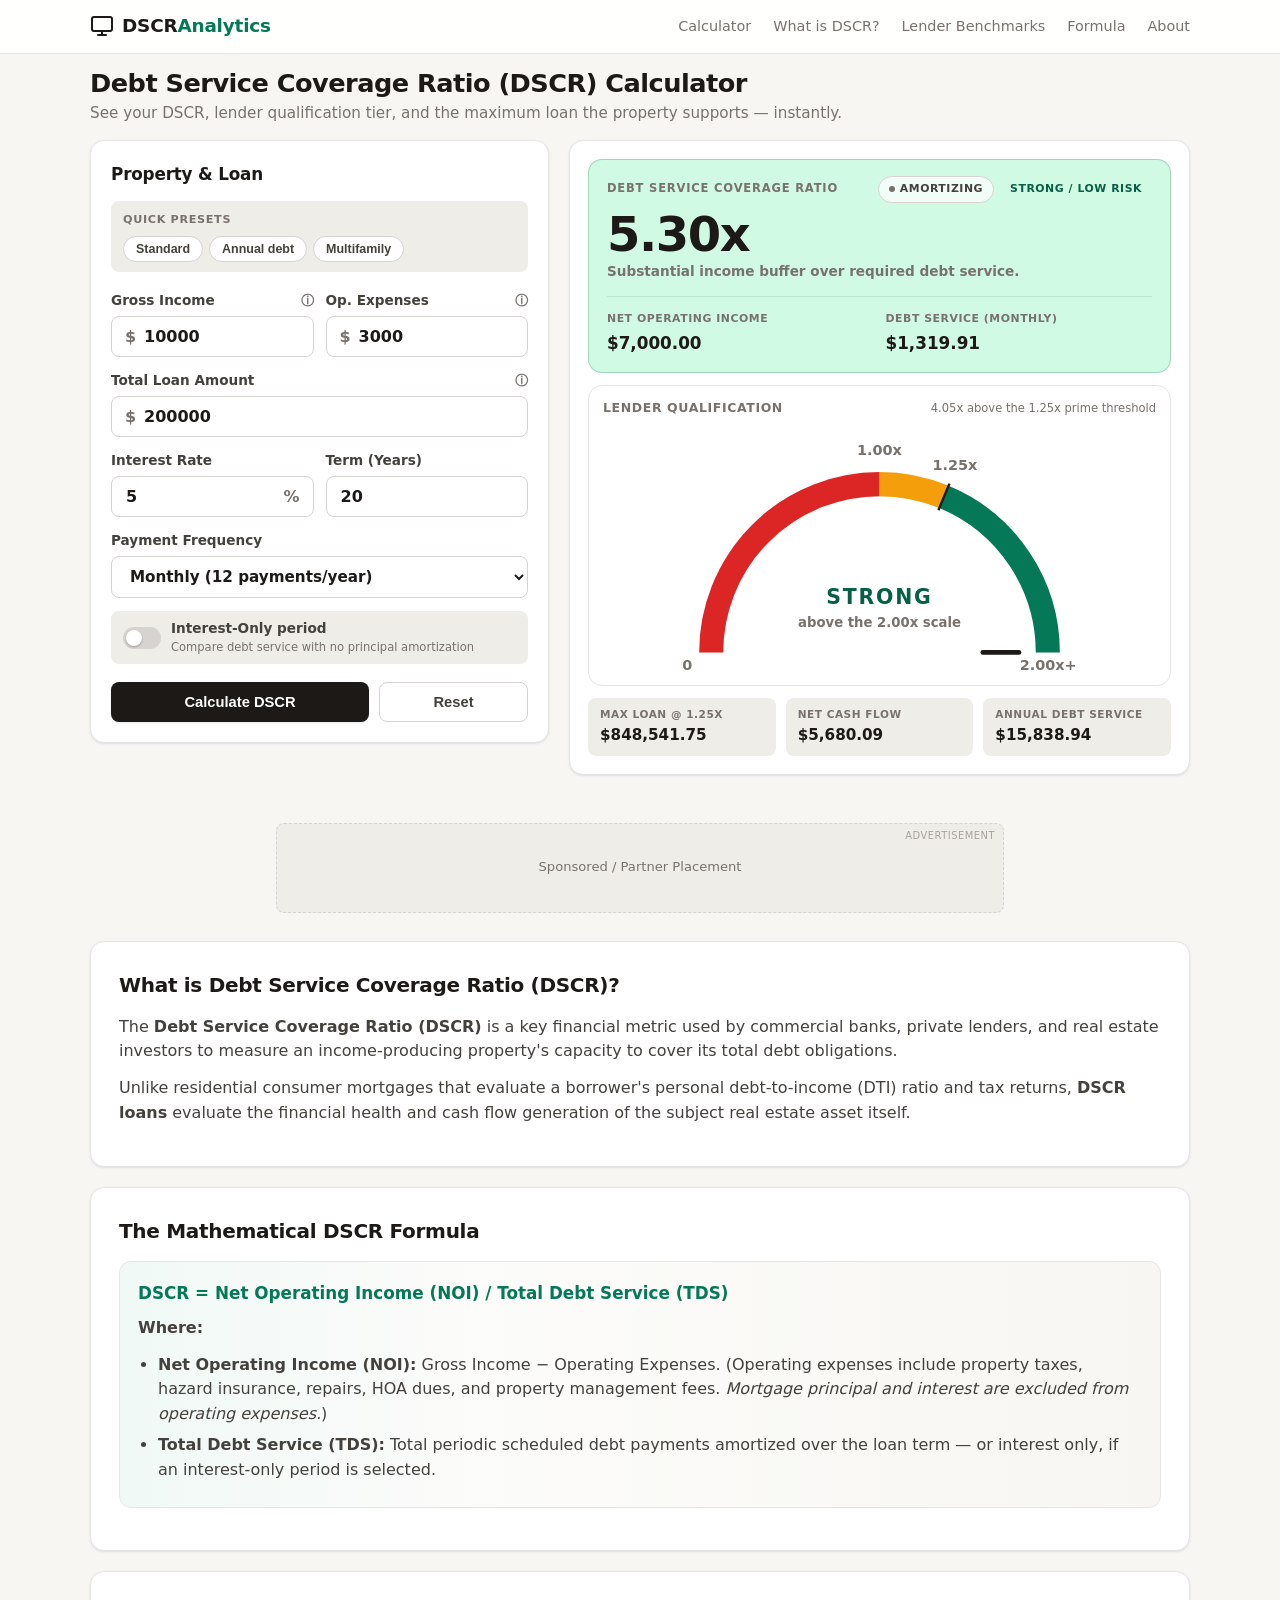
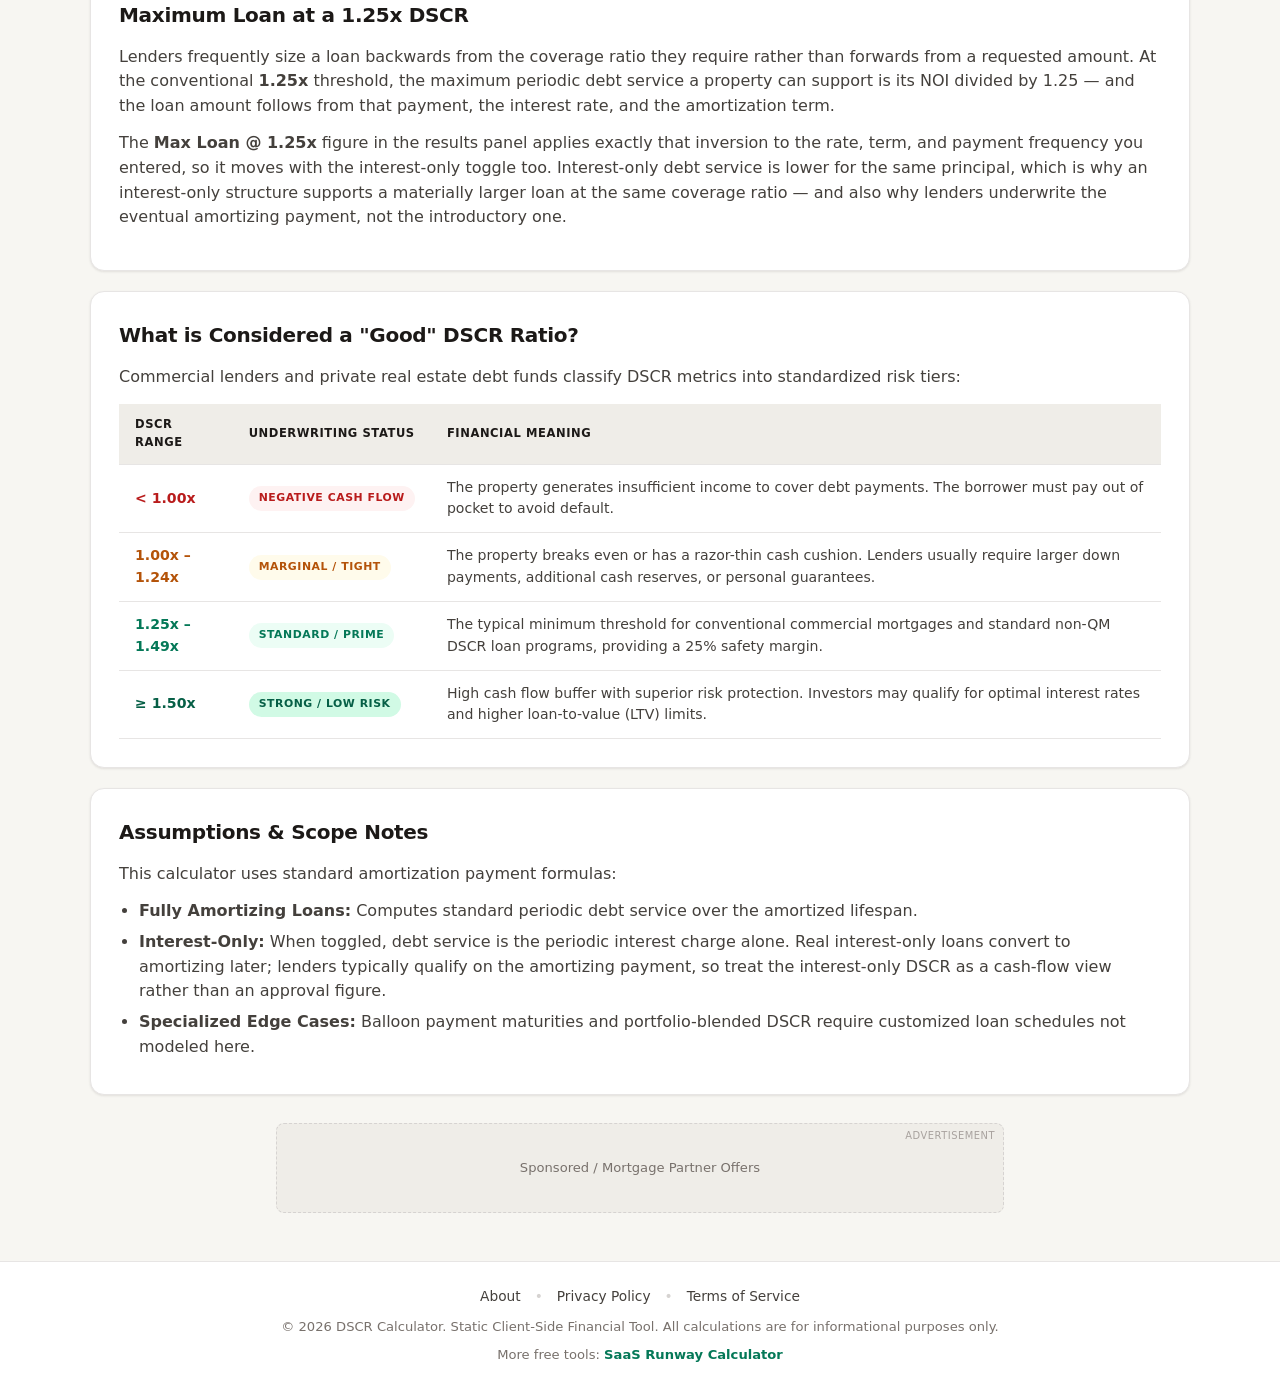
==== commit ccf2933d: "feat(compliance): add privacy policy, terms of service, and about pages for AdSense readiness" ====
--- a/index.html
+++ b/index.html
@@ -23,14 +23,14 @@
 <body>
   <header class="site-header">
     <div class="container header-inner">
-      <div class="logo">
+      <a href="index.html" class="logo">
         <svg class="logo-icon" viewBox="0 0 24 24" fill="none" stroke="currentColor" stroke-width="2" stroke-linecap="round" stroke-linejoin="round">
           <rect x="2" y="3" width="20" height="14" rx="2" ry="2"></rect>
           <line x1="8" y1="21" x2="16" y2="21"></line>
           <line x1="12" y1="17" x2="12" y2="21"></line>
         </svg>
         <span class="logo-text">DSCR<strong>Analytics</strong></span>
-      </div>
+      </a>
       <button type="button" class="nav-toggle" id="navToggle" aria-expanded="false" aria-controls="headerNav" aria-label="Toggle navigation menu">
         <span class="nav-toggle-bar"></span>
         <span class="nav-toggle-bar"></span>
@@ -41,6 +41,7 @@
         <a href="#about-dscr">What is DSCR?</a>
         <a href="#benchmarks">Lender Benchmarks</a>
         <a href="#formula">Formula</a>
+        <a href="about.html">About</a>
       </nav>
     </div>
   </header>
@@ -309,6 +310,13 @@
 
   <footer class="site-footer">
     <div class="container footer-inner">
+      <nav class="footer-nav" aria-label="Footer Navigation">
+        <a href="about.html">About</a>
+        <span class="footer-nav-divider" aria-hidden="true">&bull;</span>
+        <a href="privacy.html">Privacy Policy</a>
+        <span class="footer-nav-divider" aria-hidden="true">&bull;</span>
+        <a href="terms.html">Terms of Service</a>
+      </nav>
       <p>&copy; 2026 DSCR Calculator. Static Client-Side Financial Tool. All calculations are for informational purposes only.</p>
       <p class="footer-links">More free tools: <a href="https://runwaysnap.com">SaaS Runway Calculator</a></p>
     </div>
--- a/style.css
+++ b/style.css
@@ -90,6 +90,7 @@
   font-weight: 700;
   color: var(--text);
   letter-spacing: -0.01em;
+  text-decoration: none;
 }
 
 .logo-icon {
@@ -851,6 +852,30 @@
   color: var(--text-muted);
 }
 
+.footer-nav {
+  display: flex;
+  justify-content: center;
+  gap: 14px;
+  margin-bottom: 10px;
+  flex-wrap: wrap;
+  font-size: 0.86rem;
+}
+
+.footer-nav a {
+  color: var(--text-body);
+  text-decoration: none;
+  font-weight: 500;
+}
+
+.footer-nav a:hover {
+  color: var(--accent);
+  text-decoration: underline;
+}
+
+.footer-nav-divider {
+  color: var(--border-strong);
+}
+
 .footer-links { margin-top: 8px; }
 
 .footer-links a {
@@ -860,6 +885,118 @@
 }
 
 .footer-links a:hover { text-decoration: underline; }
+
+/* ==================== Legal & Informational Pages ==================== */
+.legal-container {
+  display: flex;
+  flex-direction: column;
+  gap: 24px;
+  margin-bottom: 48px;
+}
+
+.legal-article {
+  background: var(--card-bg);
+  border: 1px solid var(--border);
+  border-radius: var(--radius);
+  padding: 32px;
+  box-shadow: var(--shadow-sm);
+}
+
+.legal-article h2 {
+  font-size: 1.3rem;
+  font-weight: 800;
+  margin-top: 28px;
+  margin-bottom: 12px;
+  color: var(--text);
+  letter-spacing: -0.015em;
+}
+
+.legal-article h2:first-of-type {
+  margin-top: 0;
+}
+
+.legal-article h3 {
+  font-size: 1.05rem;
+  font-weight: 700;
+  margin-top: 20px;
+  margin-bottom: 8px;
+  color: var(--text);
+}
+
+.legal-article p {
+  margin-bottom: 14px;
+  color: var(--text-body);
+  font-size: 0.95rem;
+  line-height: 1.65;
+}
+
+.legal-article ul,
+.legal-article ol {
+  padding-left: 24px;
+  margin-bottom: 16px;
+  color: var(--text-body);
+  font-size: 0.95rem;
+  line-height: 1.6;
+}
+
+.legal-article li {
+  margin-bottom: 8px;
+}
+
+.legal-article a {
+  color: var(--accent);
+  text-decoration: underline;
+  text-underline-offset: 2px;
+}
+
+.legal-article a:hover {
+  color: var(--strong);
+}
+
+.legal-meta {
+  display: inline-block;
+  font-size: 0.82rem;
+  font-weight: 600;
+  color: var(--text-muted);
+  background: var(--primary-light);
+  padding: 4px 12px;
+  border-radius: 999px;
+  margin-bottom: 20px;
+  border: 1px solid var(--border);
+}
+
+.contact-card {
+  background: var(--bg-deep);
+  border: 1px solid var(--border-strong);
+  border-radius: var(--radius-sm);
+  padding: 18px 22px;
+  margin-top: 18px;
+  margin-bottom: 18px;
+}
+
+.contact-card p {
+  margin-bottom: 6px;
+}
+
+.contact-card p:last-child {
+  margin-bottom: 0;
+}
+
+.disclaimer-box {
+  background: var(--warning-bg);
+  border: 1px solid rgba(180, 83, 9, 0.25);
+  border-radius: var(--radius-sm);
+  padding: 16px 20px;
+  margin: 20px 0;
+  font-size: 0.92rem;
+  line-height: 1.55;
+  color: #78350f;
+}
+
+.disclaimer-box strong {
+  color: var(--warning);
+}
+
 
 
 /* ==================== DSCR-specific controls ==================== */
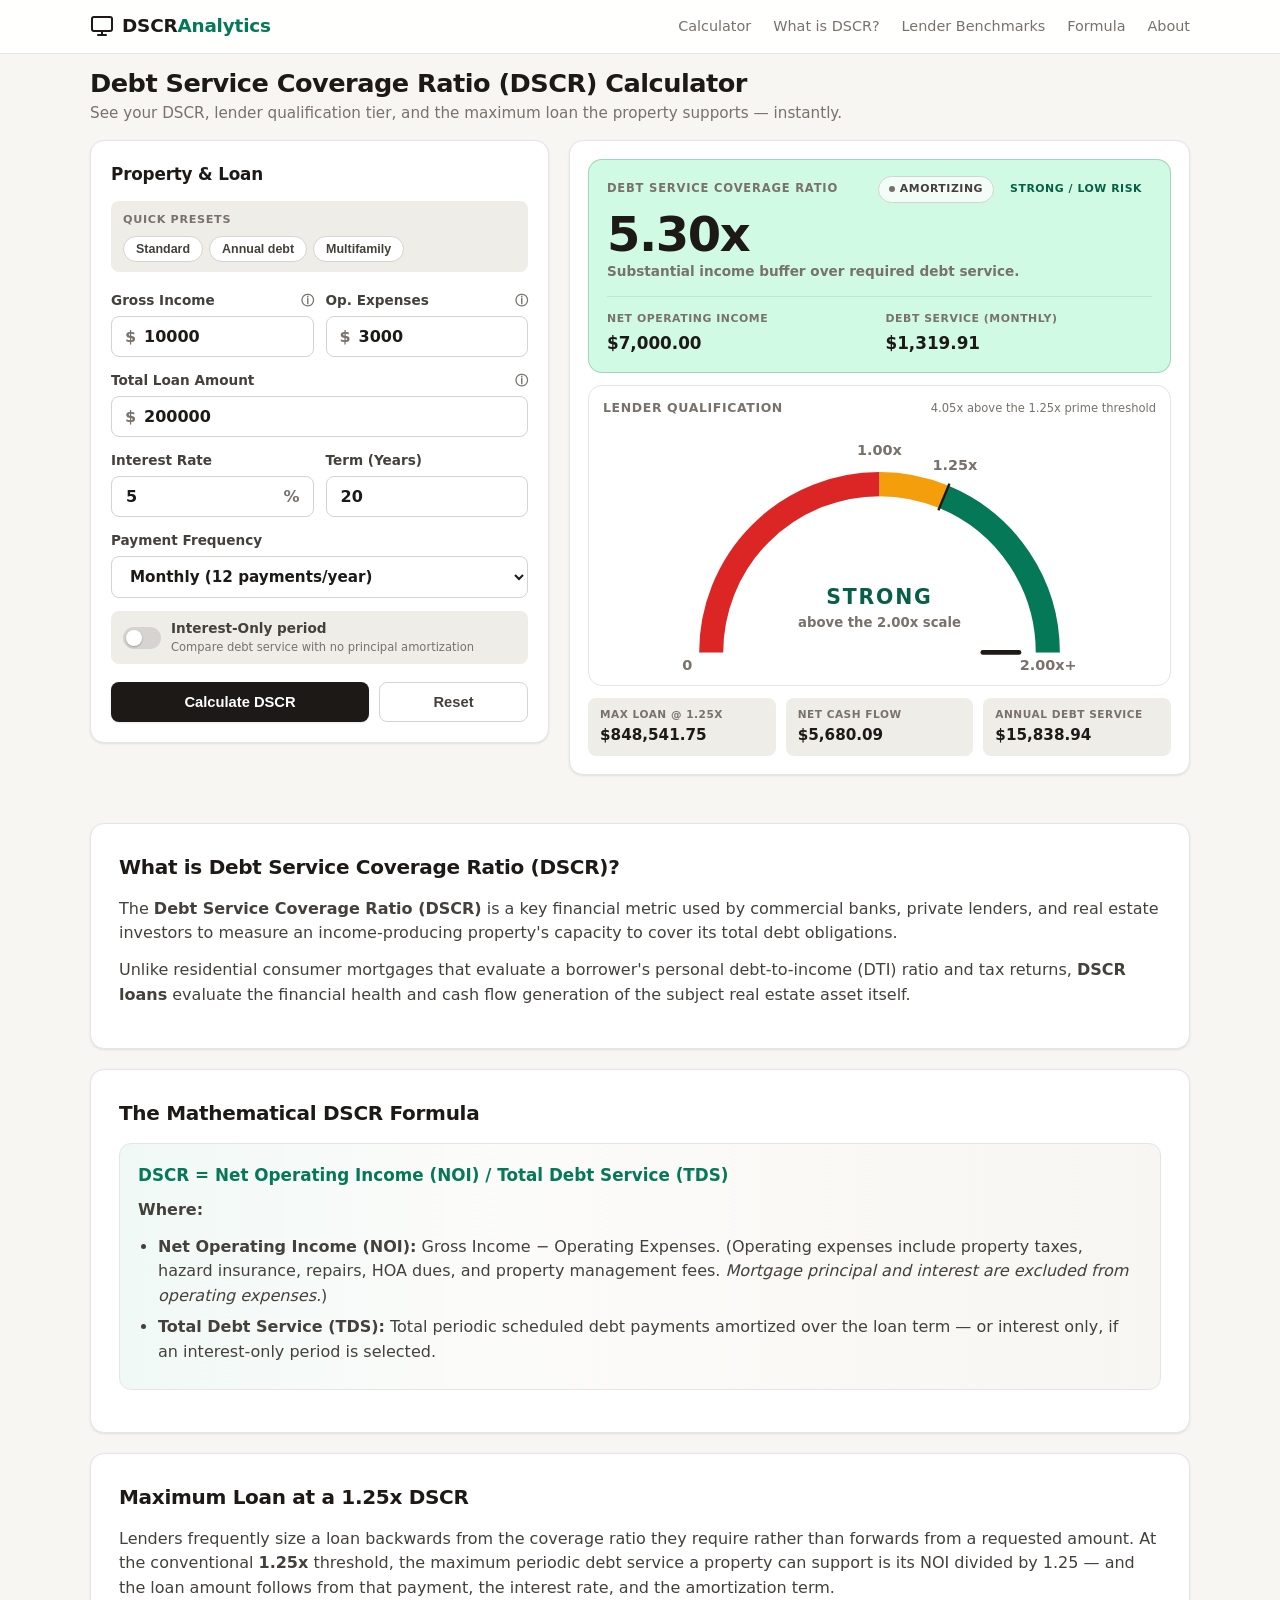
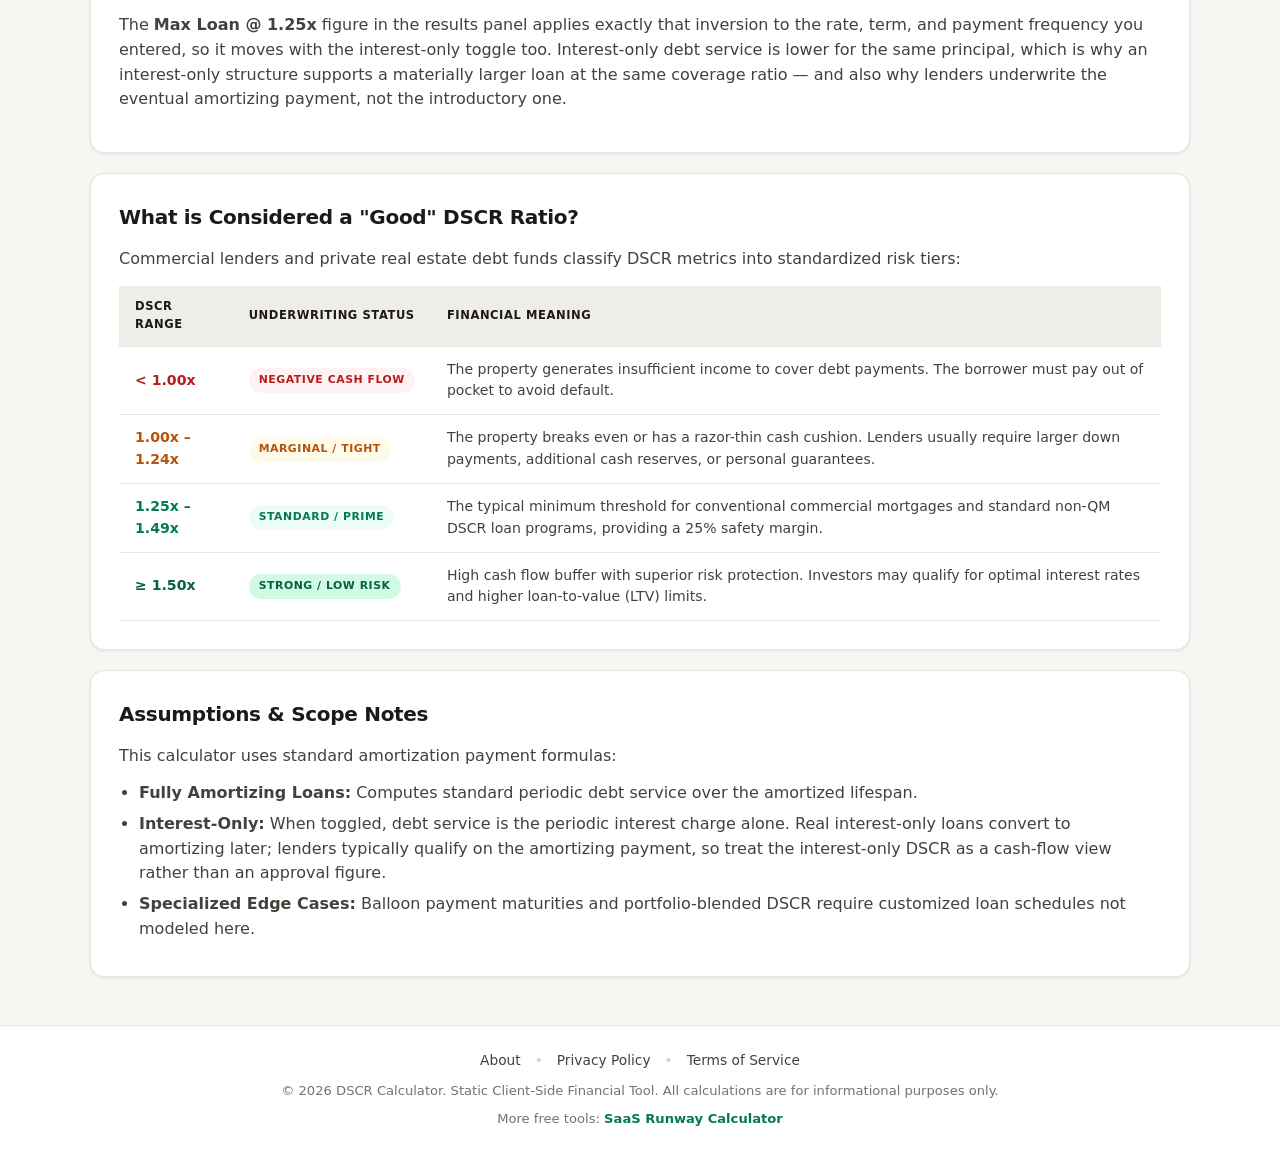
==== commit 6a5c9aa6: "fix(adsense): remove empty ad placeholder boxes Co-Authored-By: Claude Opus 5.5 <noreply@anthropic.c" ====
--- a/index.html
+++ b/index.html
@@ -202,13 +202,6 @@
 
     <!-- ======== Everything below here is below-the-fold content ======== -->
 
-    <div class="ad-container" aria-label="Advertisement Banner">
-      <div class="ad-slot ad-slot-horizontal">
-        <span class="ad-label">Advertisement</span>
-        <div class="ad-placeholder-content">Sponsored / Partner Placement</div>
-      </div>
-    </div>
-
     <section class="info-section">
       <article class="info-article" id="about-dscr">
         <h2>What is Debt Service Coverage Ratio (DSCR)?</h2>
@@ -300,12 +293,6 @@
       </article>
     </section>
 
-    <div class="ad-container" aria-label="Advertisement Banner">
-      <div class="ad-slot ad-slot-horizontal">
-        <span class="ad-label">Advertisement</span>
-        <div class="ad-placeholder-content">Sponsored / Mortgage Partner Offers</div>
-      </div>
-    </div>
   </main>
 
   <footer class="site-footer">
--- a/style.css
+++ b/style.css
@@ -676,44 +676,6 @@
   color: var(--text-muted);
 }
 
-/* ==================== Ads ==================== */
-.ad-container {
-  margin: 28px 0;
-  display: flex;
-  justify-content: center;
-}
-
-.ad-slot {
-  width: 100%;
-  max-width: 728px;
-  min-height: 90px;
-  background: var(--bg-deep);
-  border: 1px dashed var(--border-strong);
-  border-radius: var(--radius-sm);
-  display: flex;
-  flex-direction: column;
-  align-items: center;
-  justify-content: center;
-  padding: 8px;
-  position: relative;
-}
-
-.ad-label {
-  position: absolute;
-  top: 4px;
-  right: 8px;
-  font-size: 0.62rem;
-  text-transform: uppercase;
-  letter-spacing: 0.05em;
-  color: #a8a29e;
-}
-
-.ad-placeholder-content {
-  font-size: 0.82rem;
-  color: var(--text-muted);
-  font-weight: 500;
-}
-
 /* ==================== Below-fold info section ==================== */
 .info-section {
   display: flex;
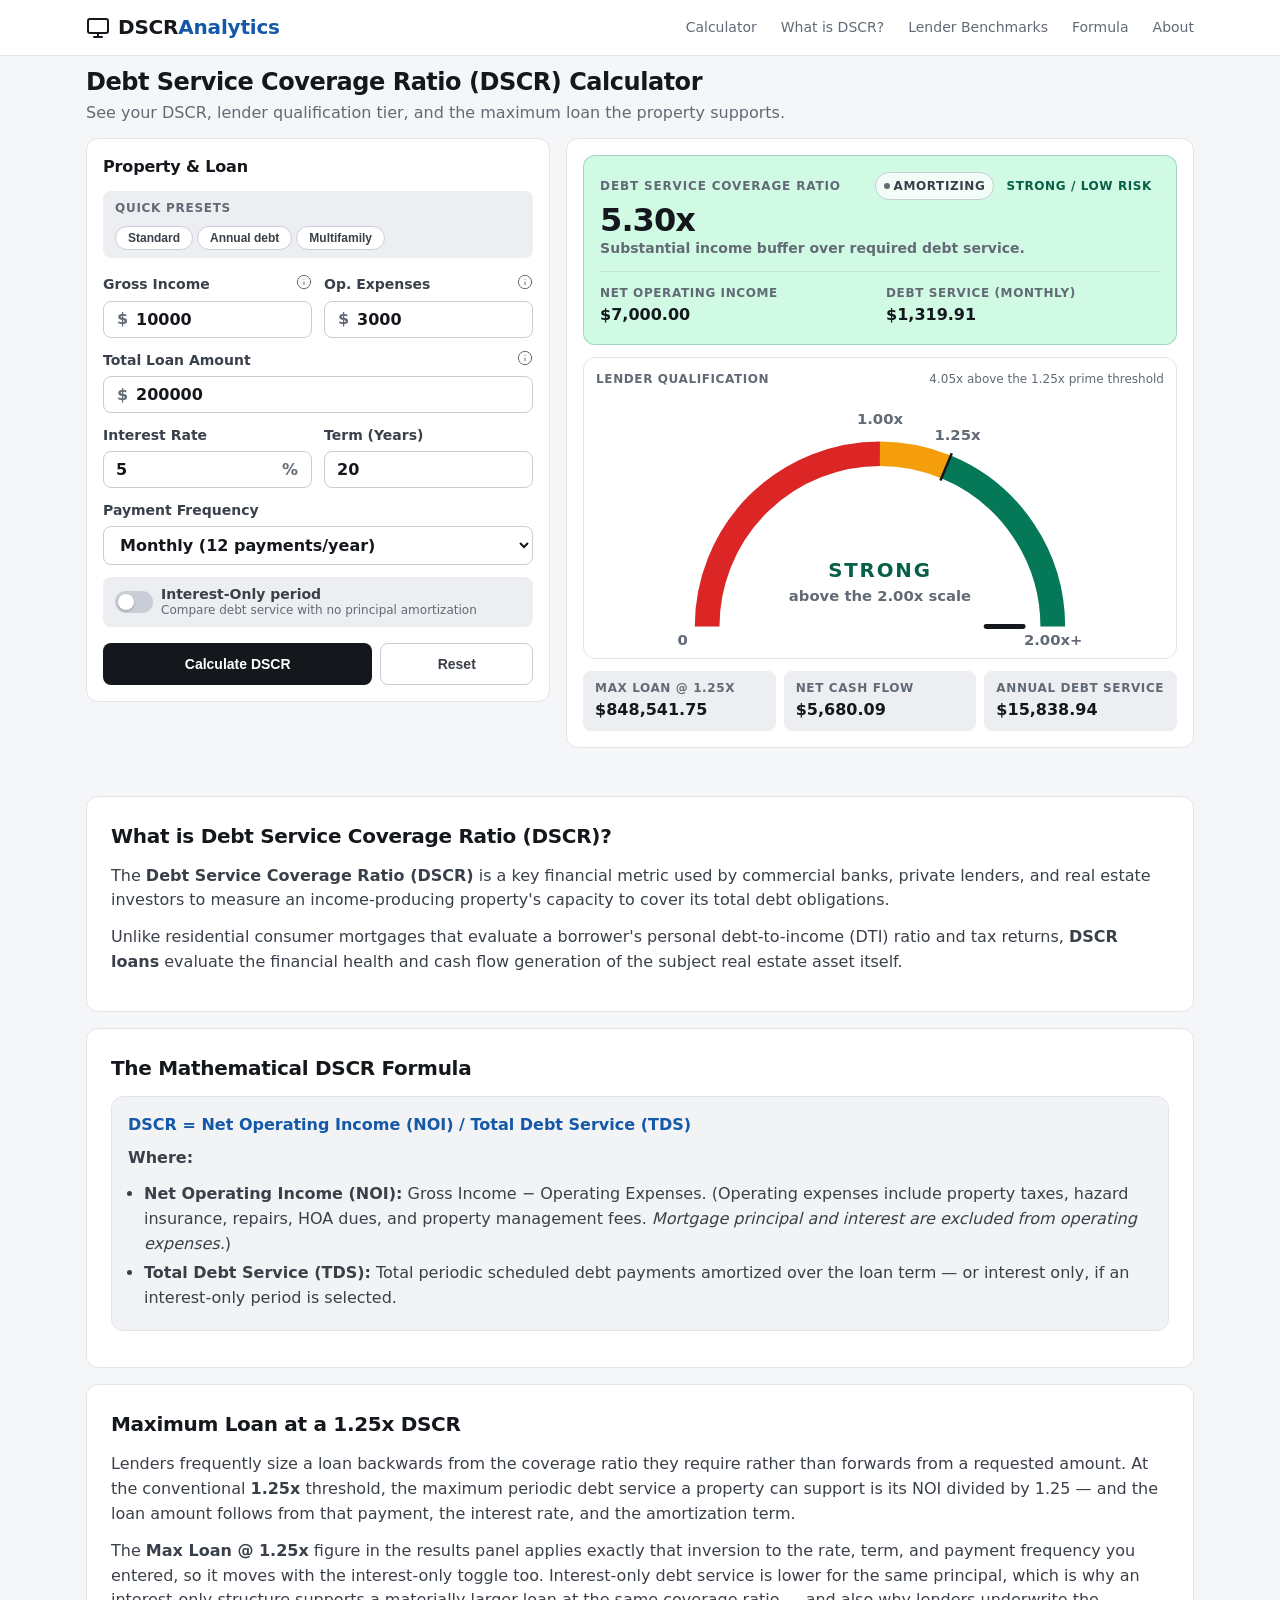
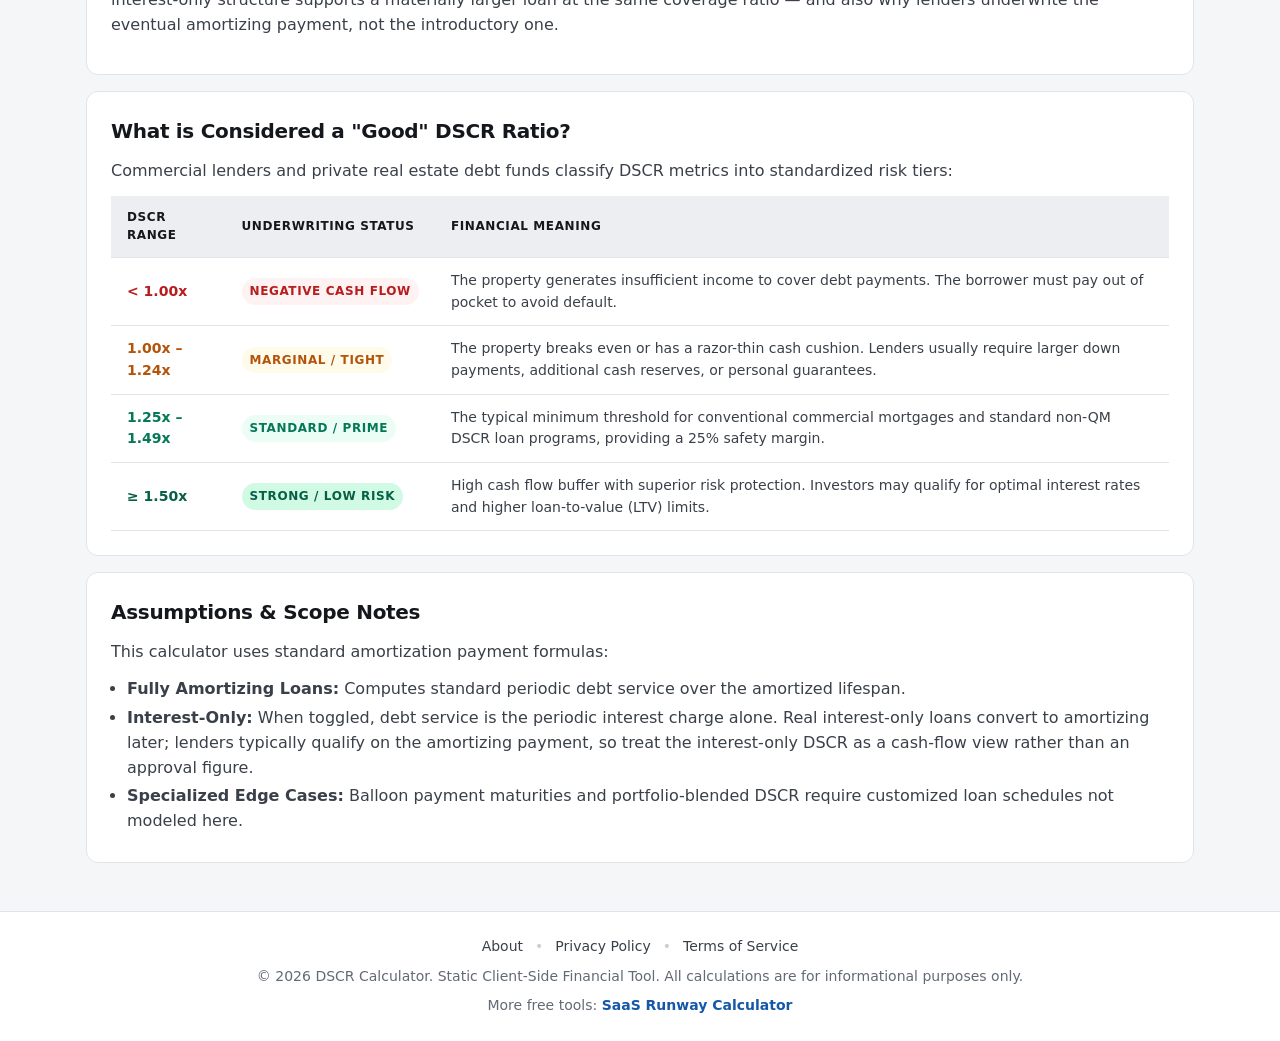
==== commit 79af3e3a: "style: apply UI quality pass to the site Limit type, spacing and radii to one scale, use one accent " ====
--- a/index.html
+++ b/index.html
@@ -51,7 +51,7 @@
          fold on a standard desktop viewport without scrolling. -->
     <div class="page-intro">
       <h1>Debt Service Coverage Ratio (DSCR) Calculator</h1>
-      <p class="page-intro-sub">See your DSCR, lender qualification tier, and the maximum loan the property supports — instantly.</p>
+      <p class="page-intro-sub">See your DSCR, lender qualification tier, and the maximum loan the property supports.</p>
     </div>
 
     <div class="calculator-grid" id="calculator">
@@ -75,7 +75,7 @@
             <div class="form-group">
               <label for="gross">
                 <span>Gross Income</span>
-                <span class="tooltip" title="Total rental and ancillary income generated by the property per period.">ⓘ</span>
+                <span class="tooltip" title="Total rental and ancillary income generated by the property per period."><svg data-icon width="16" height="16" viewBox="0 0 24 24" fill="none" stroke="currentColor" stroke-width="1.5" stroke-linecap="round" stroke-linejoin="round" aria-hidden="true"><circle cx="12" cy="12" r="10"/><path d="M12 16v-4M12 8h.01"/></svg></span>
               </label>
               <div class="input-prefix-wrapper">
                 <span class="input-prefix">$</span>
@@ -86,7 +86,7 @@
             <div class="form-group">
               <label for="expenses">
                 <span>Op. Expenses</span>
-                <span class="tooltip" title="Property taxes, insurance, maintenance, management fees, utilities. Excludes mortgage principal &amp; interest.">ⓘ</span>
+                <span class="tooltip" title="Property taxes, insurance, maintenance, management fees, utilities. Excludes mortgage principal &amp; interest."><svg data-icon width="16" height="16" viewBox="0 0 24 24" fill="none" stroke="currentColor" stroke-width="1.5" stroke-linecap="round" stroke-linejoin="round" aria-hidden="true"><circle cx="12" cy="12" r="10"/><path d="M12 16v-4M12 8h.01"/></svg></span>
               </label>
               <div class="input-prefix-wrapper">
                 <span class="input-prefix">$</span>
@@ -98,7 +98,7 @@
           <div class="form-group">
             <label for="loan">
               <span>Total Loan Amount</span>
-              <span class="tooltip" title="The principal balance of the loan being underwritten.">ⓘ</span>
+              <span class="tooltip" title="The principal balance of the loan being underwritten."><svg data-icon width="16" height="16" viewBox="0 0 24 24" fill="none" stroke="currentColor" stroke-width="1.5" stroke-linecap="round" stroke-linejoin="round" aria-hidden="true"><circle cx="12" cy="12" r="10"/><path d="M12 16v-4M12 8h.01"/></svg></span>
             </label>
             <div class="input-prefix-wrapper">
               <span class="input-prefix">$</span>
--- a/style.css
+++ b/style.css
@@ -2,12 +2,12 @@
   /* Warm fintech palette: stone ground, warm-bordered white cards, deep ink
      headings. Chroma is reserved almost entirely for runway-health signalling
      -- the UI chrome itself stays warm-neutral. */
-  --primary: #1c1917;          /* stone-900, deep ink -- primary action */
-  --primary-hover: #292524;    /* stone-800 */
-  --primary-light: #f5f5f4;    /* stone-100, subtle tint */
-
-  --accent: #047857;           /* emerald-700, brand accent + links */
-  --accent-soft: #ecfdf5;      /* emerald-50 */
+  --primary: #14171C;          /* stone-900, deep ink -- primary action */
+  --primary-hover: #2A2F37;    /* stone-800 */
+  --primary-light: #F1F3F5;    /* stone-100, subtle tint */
+
+  --accent: #1558A8;           /* emerald-700, brand accent + links */
+  --accent-soft: #EAF1F8;      /* emerald-50 */
 
   --success: #047857;          /* emerald-700 */
   --success-bg: #ecfdf5;       /* emerald-50 */
@@ -25,22 +25,22 @@
   --danger-bg: #fef2f2;        /* red-50 */
   --danger-line: #dc2626;      /* red-600, chart stroke */
 
-  --neutral: #78716c;          /* stone-500 */
-  --neutral-bg: #f5f5f4;       /* stone-100 */
-
-  --bg: #f7f6f2;               /* warm stone ground */
-  --bg-deep: #efede8;          /* deeper warm stone, inset panels */
+  --neutral: #626A75;          /* stone-500 */
+  --neutral-bg: #F1F3F5;       /* stone-100 */
+
+  --bg: #F5F6F8;               /* warm stone ground */
+  --bg-deep: #ECEEF1;          /* deeper warm stone, inset panels */
   --card-bg: #ffffff;
-  --text: #1c1917;             /* stone-900 deep ink headings */
-  --text-body: #44403c;        /* stone-700 body */
-  --text-muted: #78716c;       /* stone-500 */
-  --border: #e7e5e4;           /* stone-200 */
-  --border-strong: #d6d3d1;    /* stone-300 */
-
-  --shadow-sm: 0 1px 2px 0 rgba(28, 25, 23, 0.04), 0 1px 3px 0 rgba(28, 25, 23, 0.06);
-  --shadow-md: 0 2px 4px -1px rgba(28, 25, 23, 0.05), 0 4px 12px -2px rgba(28, 25, 23, 0.08);
-
-  --radius: 14px;
+  --text: #14171C;             /* stone-900 deep ink headings */
+  --text-body: #3A4049;        /* stone-700 body */
+  --text-muted: #626A75;       /* stone-500 */
+  --border: #E1E4E9;           /* stone-200 */
+  --border-strong: #C9CED6;    /* stone-300 */
+
+  --shadow-sm: none;
+  --shadow-md: 0 2px 8px rgba(20,23,28,.08);
+
+  --radius: 12px;
   --radius-sm: 8px;
   --font: system-ui, -apple-system, BlinkMacSystemFont, 'Segoe UI', Roboto, Oxygen, Ubuntu, Cantarell, sans-serif;
 }
@@ -62,13 +62,12 @@
 .container {
   max-width: 1140px;
   margin: 0 auto;
-  padding: 0 20px;
+  padding: 0 16px;
 }
 
 /* ============================ Header ============================ */
 .site-header {
   background: rgba(255, 255, 255, 0.92);
-  backdrop-filter: saturate(180%) blur(8px);
   border-bottom: 1px solid var(--border);
   padding: 12px 0;
   position: sticky;
@@ -86,7 +85,7 @@
   display: flex;
   align-items: center;
   gap: 8px;
-  font-size: 1.15rem;
+  font-size: 20px;
   font-weight: 700;
   color: var(--text);
   letter-spacing: -0.01em;
@@ -105,13 +104,13 @@
 
 .header-nav {
   display: flex;
-  gap: 22px;
+  gap: 24px;
 }
 
 .header-nav a {
   color: var(--text-muted);
   text-decoration: none;
-  font-size: 0.9rem;
+  font-size: 14px;
   font-weight: 500;
   transition: color 0.15s;
 }
@@ -126,7 +125,7 @@
   flex-direction: column;
   justify-content: center;
   align-items: center;
-  gap: 5px;
+  gap: 4px;
   width: 36px;
   height: 36px;
   padding: 0;
@@ -142,7 +141,7 @@
   width: 18px;
   height: 2px;
   background: var(--text);
-  border-radius: 1px;
+  border-radius: 4px;
 }
 
 @media (max-width: 640px) {
@@ -159,7 +158,7 @@
     background: var(--card-bg);
     border-bottom: 1px solid var(--border);
     box-shadow: var(--shadow-md);
-    padding: 4px 20px 12px;
+    padding: 4px 16px 12px;
   }
 
   .header-nav.is-open { display: flex; }
@@ -174,11 +173,11 @@
 
 /* ==================== Compact page intro ==================== */
 .page-intro {
-  padding: 14px 0 14px;
+  padding: 12px 0 12px;
 }
 
 .page-intro h1 {
-  font-size: 1.6rem;
+  font-size: 24px;
   font-weight: 800;
   color: var(--text);
   letter-spacing: -0.02em;
@@ -186,7 +185,7 @@
 }
 
 .page-intro-sub {
-  font-size: 0.95rem;
+  font-size: 16px;
   color: var(--text-muted);
   margin-top: 4px;
 }
@@ -195,7 +194,7 @@
 .calculator-grid {
   display: grid;
   grid-template-columns: minmax(0, 0.85fr) minmax(0, 1.15fr);
-  gap: 20px;
+  gap: 16px;
   align-items: start;
   margin-bottom: 48px;
 }
@@ -209,7 +208,7 @@
   border-radius: var(--radius);
   border: 1px solid var(--border);
   box-shadow: var(--shadow-sm);
-  padding: 20px;
+  padding: 16px;
 }
 
 .card-header {
@@ -217,12 +216,12 @@
   justify-content: space-between;
   align-items: center;
   flex-wrap: wrap;
-  gap: 10px;
-  margin-bottom: 14px;
+  gap: 8px;
+  margin-bottom: 12px;
 }
 
 .card-header h2 {
-  font-size: 1.05rem;
+  font-size: 16px;
   font-weight: 700;
   color: var(--text);
   letter-spacing: -0.01em;
@@ -232,13 +231,13 @@
 .preset-row {
   background: var(--bg-deep);
   border-radius: var(--radius-sm);
-  padding: 10px 12px;
-  margin-bottom: 18px;
+  padding: 8px 12px;
+  margin-bottom: 16px;
 }
 
 .preset-label {
   display: block;
-  font-size: 0.7rem;
+  font-size: 12px;
   text-transform: uppercase;
   letter-spacing: 0.06em;
   font-weight: 700;
@@ -249,15 +248,15 @@
 .preset-buttons {
   display: flex;
   flex-wrap: wrap;
-  gap: 6px;
+  gap: 4px;
 }
 
 .btn-preset {
   background: var(--card-bg);
   border: 1px solid var(--border-strong);
-  border-radius: 999px;
-  padding: 5px 12px;
-  font-size: 0.78rem;
+  border-radius: 9999px;
+  padding: 4px 12px;
+  font-size: 12px;
   font-weight: 600;
   color: var(--text-body);
   cursor: pointer;
@@ -271,34 +270,34 @@
 }
 
 /* ==================== Form ==================== */
-.form-group { margin-bottom: 13px; }
+.form-group { margin-bottom: 12px; }
 
 label {
   display: flex;
   align-items: center;
   justify-content: space-between;
-  font-size: 0.85rem;
+  font-size: 14px;
   font-weight: 600;
-  margin-bottom: 5px;
+  margin-bottom: 4px;
   color: var(--text-body);
 }
 
 .label-optional {
-  font-size: 0.68rem;
+  font-size: 12px;
   text-transform: uppercase;
   letter-spacing: 0.05em;
   font-weight: 700;
   color: var(--text-muted);
   background: var(--bg-deep);
-  border-radius: 999px;
-  padding: 1px 7px;
-  margin-left: 6px;
+  border-radius: 9999px;
+  padding: 0px 8px;
+  margin-left: 4px;
 }
 
 .tooltip {
   color: var(--neutral);
   cursor: help;
-  font-size: 0.82rem;
+  font-size: 14px;
 }
 
 .input-prefix-wrapper,
@@ -337,10 +336,10 @@
 
 input[type="number"] {
   width: 100%;
-  padding: 10px 14px;
+  padding: 8px 12px;
   border: 1px solid var(--border-strong);
   border-radius: var(--radius-sm);
-  font-size: 1rem;
+  font-size: 16px;
   font-weight: 600;
   font-variant-numeric: tabular-nums;
   font-family: inherit;
@@ -357,25 +356,25 @@
 input[type="number"]:focus {
   outline: none;
   border-color: var(--primary);
-  box-shadow: 0 0 0 3px rgba(4, 120, 87, 0.14);
+  box-shadow: 0 0 0 3px color-mix(in srgb, var(--accent) 14%, transparent);
 }
 
 .field-hint {
   display: block;
-  font-size: 0.72rem;
+  font-size: 12px;
   color: var(--text-muted);
   margin-top: 4px;
 }
 
 .form-actions {
   display: flex;
-  gap: 10px;
-  margin-top: 18px;
+  gap: 8px;
+  margin-top: 16px;
 }
 
 .btn {
-  padding: 11px 18px;
-  font-size: 0.92rem;
+  padding: 12px 16px;
+  font-size: 14px;
   font-weight: 600;
   border-radius: var(--radius-sm);
   border: none;
@@ -406,15 +405,15 @@
   display: flex;
   flex-direction: column;
   gap: 12px;
-  padding: 18px;
+  padding: 16px;
 }
 
 .badge {
   display: inline-block;
-  padding: 4px 10px;
-  font-size: 0.68rem;
-  font-weight: 700;
-  border-radius: 999px;
+  padding: 4px 8px;
+  font-size: 12px;
+  font-weight: 700;
+  border-radius: 9999px;
   text-transform: uppercase;
   letter-spacing: 0.05em;
   white-space: nowrap;
@@ -431,11 +430,11 @@
   background: var(--bg-deep);
   border: 1px solid var(--border);
   border-radius: var(--radius);
-  padding: 16px 18px;
+  padding: 16px 16px;
   transition: background 0.3s ease, border-color 0.3s ease;
 }
 
-.results-banner.status-success { background: var(--success-bg); border-color: rgba(4, 120, 87, 0.24); }
+.results-banner.status-success { background: var(--success-bg); border-color: color-mix(in srgb, var(--accent) 24%, transparent); }
 .results-banner.status-warning { background: var(--warning-bg); border-color: rgba(180, 83, 9, 0.24); }
 .results-banner.status-danger  { background: var(--danger-bg);  border-color: rgba(185, 28, 28, 0.22); }
 .results-banner.status-strong  { background: var(--strong-bg);  border-color: rgba(6, 95, 70, 0.24); }
@@ -444,11 +443,11 @@
   display: flex;
   justify-content: space-between;
   align-items: center;
-  gap: 10px;
+  gap: 8px;
 }
 
 .results-banner-label {
-  font-size: 0.72rem;
+  font-size: 12px;
   text-transform: uppercase;
   letter-spacing: 0.07em;
   font-weight: 700;
@@ -458,7 +457,7 @@
 .results-banner-pills {
   display: flex;
   align-items: center;
-  gap: 6px;
+  gap: 4px;
   flex-wrap: wrap;
   justify-content: flex-end;
 }
@@ -469,7 +468,7 @@
 #amortModePill {
   display: inline-flex;
   align-items: center;
-  gap: 5px;
+  gap: 4px;
   background: rgba(255, 255, 255, 0.72);
   border: 1px solid var(--border-strong);
   color: var(--text-body);
@@ -490,7 +489,7 @@
 #defaultStatePill {
   display: inline-flex;
   align-items: center;
-  gap: 5px;
+  gap: 4px;
   background: rgba(255, 255, 255, 0.72);
   border: 1px solid var(--border-strong);
   color: var(--text-body);
@@ -510,17 +509,17 @@
 #defaultStatePill.is-dead::before  { background: var(--danger-line); }
 
 .results-banner-value {
-  font-size: 3rem;
+  font-size: 32px;
   font-weight: 800;
   line-height: 1.05;
   letter-spacing: -0.03em;
   color: var(--text);
   font-variant-numeric: tabular-nums;
-  margin: 6px 0 2px;
+  margin: 4px 0 0px;
 }
 
 .results-banner-status {
-  font-size: 0.85rem;
+  font-size: 14px;
   font-weight: 600;
   color: var(--text-muted);
 }
@@ -529,15 +528,15 @@
   display: grid;
   grid-template-columns: 1fr 1fr;
   gap: 12px;
-  margin-top: 14px;
-  padding-top: 14px;
-  border-top: 1px solid rgba(28, 25, 23, 0.09);
+  margin-top: 12px;
+  padding-top: 12px;
+  border-top: 1px solid rgba(20, 23, 28, 0.09);
 }
 
 .banner-stat { display: flex; flex-direction: column; min-width: 0; }
 
 .banner-stat-label {
-  font-size: 0.68rem;
+  font-size: 12px;
   text-transform: uppercase;
   letter-spacing: 0.05em;
   font-weight: 700;
@@ -545,18 +544,18 @@
 }
 
 .banner-stat-value {
-  font-size: 1.05rem;
+  font-size: 16px;
   font-weight: 700;
   color: var(--text);
   font-variant-numeric: tabular-nums;
-  margin-top: 2px;
+  margin-top: 0px;
 }
 
 /* ---- Trajectory chart ---- */
 .gauge-panel {
   border: 1px solid var(--border);
   border-radius: var(--radius);
-  padding: 12px 14px 6px;
+  padding: 12px 12px 4px;
   background: var(--card-bg);
 }
 
@@ -564,12 +563,12 @@
   display: flex;
   justify-content: space-between;
   align-items: baseline;
-  gap: 10px;
-  margin-bottom: 6px;
+  gap: 8px;
+  margin-bottom: 4px;
 }
 
 .chart-title {
-  font-size: 0.78rem;
+  font-size: 12px;
   font-weight: 700;
   text-transform: uppercase;
   letter-spacing: 0.05em;
@@ -577,7 +576,7 @@
 }
 
 .chart-subtitle {
-  font-size: 0.72rem;
+  font-size: 12px;
   color: var(--text-muted);
 }
 
@@ -594,7 +593,7 @@
 .secondary-stats {
   display: grid;
   grid-template-columns: repeat(3, minmax(0, 1fr));
-  gap: 10px;
+  gap: 8px;
 }
 
 @media (max-width: 420px) {
@@ -611,7 +610,7 @@
 }
 
 .secondary-stat-label {
-  font-size: 0.66rem;
+  font-size: 12px;
   text-transform: uppercase;
   letter-spacing: 0.05em;
   font-weight: 700;
@@ -619,24 +618,24 @@
 }
 
 .secondary-stat-value {
-  font-size: 0.95rem;
+  font-size: 16px;
   font-weight: 700;
   color: var(--text);
   font-variant-numeric: tabular-nums;
-  margin-top: 2px;
+  margin-top: 0px;
   overflow-wrap: anywhere;
 }
 
 /* ---- Health meter ---- */
-.benchmark-meter { padding: 2px 2px 0; }
+.benchmark-meter { padding: 0px 0px 0; }
 
 .meter-bar-track {
   position: relative;
   height: 8px;
-  border-radius: 999px;
+  border-radius: 9999px;
   display: flex;
   overflow: visible;
-  margin-bottom: 7px;
+  margin-bottom: 8px;
 }
 
 .meter-segment { height: 100%; }
@@ -663,8 +662,8 @@
   height: 16px;
   background: var(--text);
   border: 2px solid #ffffff;
-  border-radius: 3px;
-  box-shadow: 0 1px 3px rgba(28, 25, 23, 0.35);
+  border-radius: 4px;
+  box-shadow: 0 1px 3px rgba(20, 23, 28, 0.35);
   transform: translateX(-50%);
   transition: left 0.4s ease;
 }
@@ -672,7 +671,7 @@
 .meter-scale-markers {
   display: flex;
   justify-content: space-between;
-  font-size: 0.66rem;
+  font-size: 12px;
   color: var(--text-muted);
 }
 
@@ -680,57 +679,51 @@
 .info-section {
   display: flex;
   flex-direction: column;
-  gap: 20px;
+  gap: 16px;
 }
 
 .info-article {
   background: var(--card-bg);
   border: 1px solid var(--border);
   border-radius: var(--radius);
-  padding: 28px;
+  padding: 24px;
   box-shadow: var(--shadow-sm);
 }
 
 .info-article h2 {
-  font-size: 1.25rem;
+  font-size: 20px;
   font-weight: 800;
-  margin-bottom: 14px;
+  margin-bottom: 12px;
   color: var(--text);
   letter-spacing: -0.015em;
 }
 
 .info-article p { margin-bottom: 12px; }
-.info-article ul { padding-left: 20px; }
-.info-article li { margin-bottom: 6px; }
-
-/* Framed cleanly with a full hairline border rather than a thick left accent
-   bar -- the emerald tint now arrives as a soft horizontal wash that fades
-   out, which reads as understated at a glance instead of as a callout stripe. */
+.info-article ul { padding-left: 16px; }
+.info-article li { margin-bottom: 4px; }
+
 .formula-box {
-  background: linear-gradient(90deg,
-    rgba(5, 150, 105, 0.06) 0%,
-    rgba(247, 246, 242, 0.4) 35%,
-    rgba(247, 246, 242, 1) 100%);
+  background: var(--primary-light);
   border: 1px solid var(--border);   /* #e7e5e4 */
   border-radius: 12px;
-  padding: 18px;
-  margin: 14px 0;
+  padding: 16px;
+  margin: 12px 0;
 }
 
 .formula-line {
-  font-size: 1.05rem;
+  font-size: 16px;
   font-weight: 700;
   color: var(--accent);
-  margin-bottom: 10px;
-}
-
-.formula-sub ul { padding-left: 20px; margin-top: 8px; }
-.formula-sub li { margin-bottom: 6px; color: var(--text-body); }
+  margin-bottom: 8px;
+}
+
+.formula-sub ul { padding-left: 16px; margin-top: 8px; }
+.formula-sub li { margin-bottom: 4px; color: var(--text-body); }
 
 /* ==================== Benchmark table ==================== */
 .table-responsive {
   overflow-x: auto;
-  margin-top: 14px;
+  margin-top: 12px;
 }
 
 .benchmark-table {
@@ -743,14 +736,14 @@
 .benchmark-table td {
   padding: 12px 16px;
   border-bottom: 1px solid var(--border);
-  font-size: 0.88rem;
+  font-size: 14px;
 }
 
 .benchmark-table th {
   background-color: var(--bg-deep);
   font-weight: 700;
   color: var(--text);
-  font-size: 0.72rem;
+  font-size: 12px;
   text-transform: uppercase;
   letter-spacing: 0.05em;
 }
@@ -771,7 +764,7 @@
   }
 
   .benchmark-table tr {
-    margin-bottom: 14px;
+    margin-bottom: 12px;
     border: 1px solid var(--border);
     border-radius: var(--radius-sm);
     padding: 4px 16px;
@@ -780,7 +773,7 @@
   .benchmark-table tr:last-child { margin-bottom: 0; }
 
   .benchmark-table td {
-    padding: 10px 0;
+    padding: 8px 0;
     border-bottom: 1px solid var(--border);
   }
 
@@ -789,7 +782,7 @@
   .benchmark-table td::before {
     content: attr(data-label);
     display: block;
-    font-size: 0.66rem;
+    font-size: 12px;
     text-transform: uppercase;
     letter-spacing: 0.05em;
     font-weight: 700;
@@ -810,17 +803,17 @@
   background: var(--card-bg);
   padding: 24px 0;
   text-align: center;
-  font-size: 0.82rem;
+  font-size: 14px;
   color: var(--text-muted);
 }
 
 .footer-nav {
   display: flex;
   justify-content: center;
-  gap: 14px;
-  margin-bottom: 10px;
+  gap: 12px;
+  margin-bottom: 8px;
   flex-wrap: wrap;
-  font-size: 0.86rem;
+  font-size: 14px;
 }
 
 .footer-nav a {
@@ -865,9 +858,9 @@
 }
 
 .legal-article h2 {
-  font-size: 1.3rem;
+  font-size: 20px;
   font-weight: 800;
-  margin-top: 28px;
+  margin-top: 24px;
   margin-bottom: 12px;
   color: var(--text);
   letter-spacing: -0.015em;
@@ -878,17 +871,17 @@
 }
 
 .legal-article h3 {
-  font-size: 1.05rem;
-  font-weight: 700;
-  margin-top: 20px;
+  font-size: 16px;
+  font-weight: 700;
+  margin-top: 16px;
   margin-bottom: 8px;
   color: var(--text);
 }
 
 .legal-article p {
-  margin-bottom: 14px;
+  margin-bottom: 12px;
   color: var(--text-body);
-  font-size: 0.95rem;
+  font-size: 16px;
   line-height: 1.65;
 }
 
@@ -897,7 +890,7 @@
   padding-left: 24px;
   margin-bottom: 16px;
   color: var(--text-body);
-  font-size: 0.95rem;
+  font-size: 16px;
   line-height: 1.6;
 }
 
@@ -917,13 +910,13 @@
 
 .legal-meta {
   display: inline-block;
-  font-size: 0.82rem;
+  font-size: 14px;
   font-weight: 600;
   color: var(--text-muted);
   background: var(--primary-light);
   padding: 4px 12px;
-  border-radius: 999px;
-  margin-bottom: 20px;
+  border-radius: 9999px;
+  margin-bottom: 16px;
   border: 1px solid var(--border);
 }
 
@@ -931,13 +924,13 @@
   background: var(--bg-deep);
   border: 1px solid var(--border-strong);
   border-radius: var(--radius-sm);
-  padding: 18px 22px;
-  margin-top: 18px;
-  margin-bottom: 18px;
+  padding: 16px 24px;
+  margin-top: 16px;
+  margin-bottom: 16px;
 }
 
 .contact-card p {
-  margin-bottom: 6px;
+  margin-bottom: 4px;
 }
 
 .contact-card p:last-child {
@@ -948,9 +941,9 @@
   background: var(--warning-bg);
   border: 1px solid rgba(180, 83, 9, 0.25);
   border-radius: var(--radius-sm);
-  padding: 16px 20px;
-  margin: 20px 0;
-  font-size: 0.92rem;
+  padding: 16px 16px;
+  margin: 16px 0;
+  font-size: 14px;
   line-height: 1.55;
   color: #78350f;
 }
@@ -976,10 +969,10 @@
 
 select {
   width: 100%;
-  padding: 10px 14px;
+  padding: 8px 12px;
   border: 1px solid var(--border-strong);
   border-radius: var(--radius-sm);
-  font-size: 0.95rem;
+  font-size: 16px;
   font-weight: 600;
   font-family: inherit;
   background-color: var(--card-bg);
@@ -990,15 +983,15 @@
 select:focus {
   outline: none;
   border-color: var(--accent);
-  box-shadow: 0 0 0 3px rgba(4, 120, 87, 0.14);
+  box-shadow: 0 0 0 3px color-mix(in srgb, var(--accent) 14%, transparent);
 }
 
 /* Interest-only toggle */
 .toggle-row {
   background: var(--bg-deep);
   border-radius: var(--radius-sm);
-  padding: 9px 12px;
-  margin: 2px 0 12px;
+  padding: 8px 12px;
+  margin: 0px 0 12px;
 }
 
 .toggle-label {
@@ -1006,7 +999,7 @@
   display: flex;
   align-items: center;
   justify-content: flex-start;   /* overrides the global label rule */
-  gap: 10px;
+  gap: 8px;
   cursor: pointer;
   margin: 0;
   font-weight: 600;
@@ -1034,7 +1027,7 @@
   flex-shrink: 0;
   width: 38px;
   height: 22px;
-  border-radius: 999px;
+  border-radius: 9999px;
   background: var(--border-strong);
   transition: background 0.18s ease;
 }
@@ -1047,7 +1040,7 @@
   height: 16px;
   border-radius: 50%;
   background: #ffffff;
-  box-shadow: 0 1px 2px rgba(28, 25, 23, 0.3);
+  box-shadow: 0 1px 2px rgba(20, 23, 28, 0.3);
   transition: transform 0.18s ease;
 }
 
@@ -1060,20 +1053,23 @@
 }
 
 .toggle-label input:focus-visible + .toggle-track {
-  box-shadow: 0 0 0 3px rgba(4, 120, 87, 0.22);
+  box-shadow: 0 0 0 3px color-mix(in srgb, var(--accent) 22%, transparent);
 }
 
 .toggle-text {
   display: flex;
   flex-direction: column;
-  font-size: 0.85rem;
+  font-size: 14px;
   color: var(--text-body);
   line-height: 1.3;
 }
 
 .toggle-text small {
-  font-size: 0.72rem;
+  font-size: 12px;
   font-weight: 500;
   color: var(--text-muted);
-  margin-top: 2px;
-}
+  margin-top: 0px;
+}
+
+/* 44px tap targets on phones */
+@media (max-width: 768px){input,select,button,.nav-toggle{min-height:44px}}
